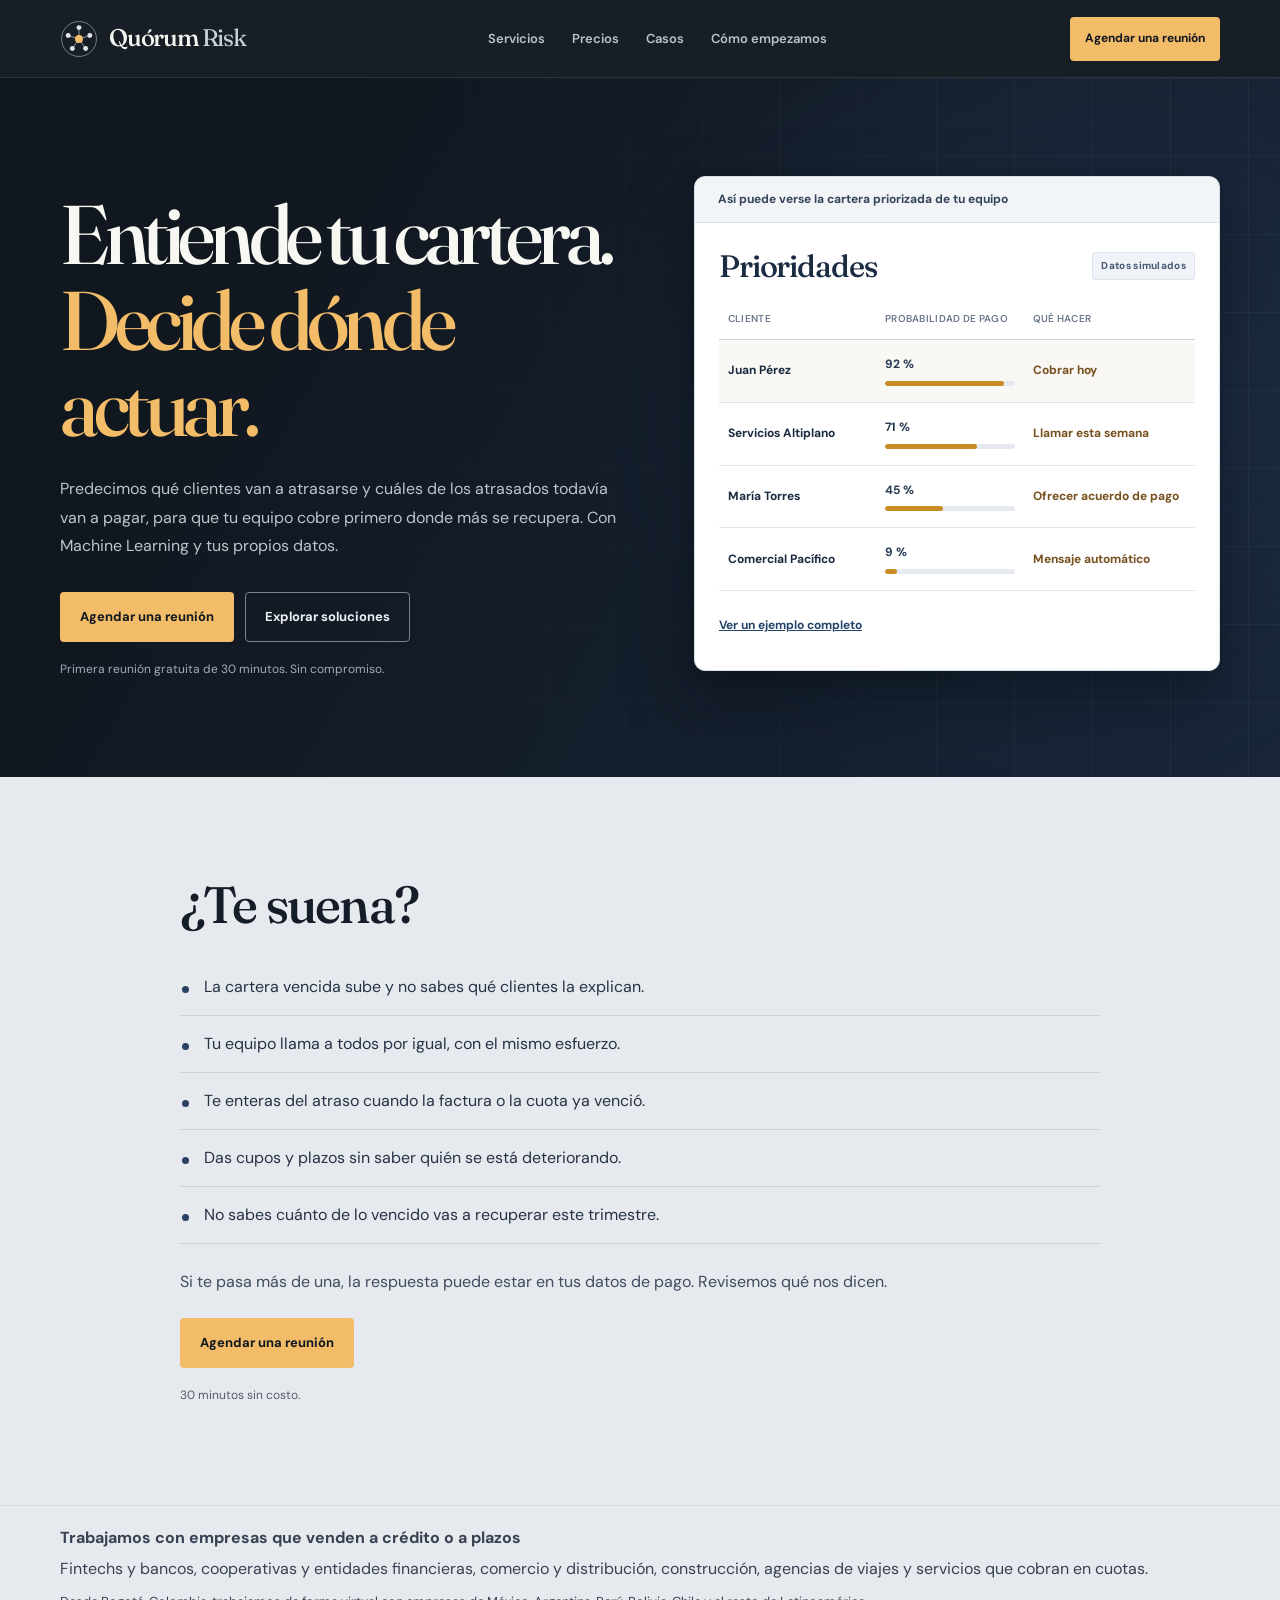
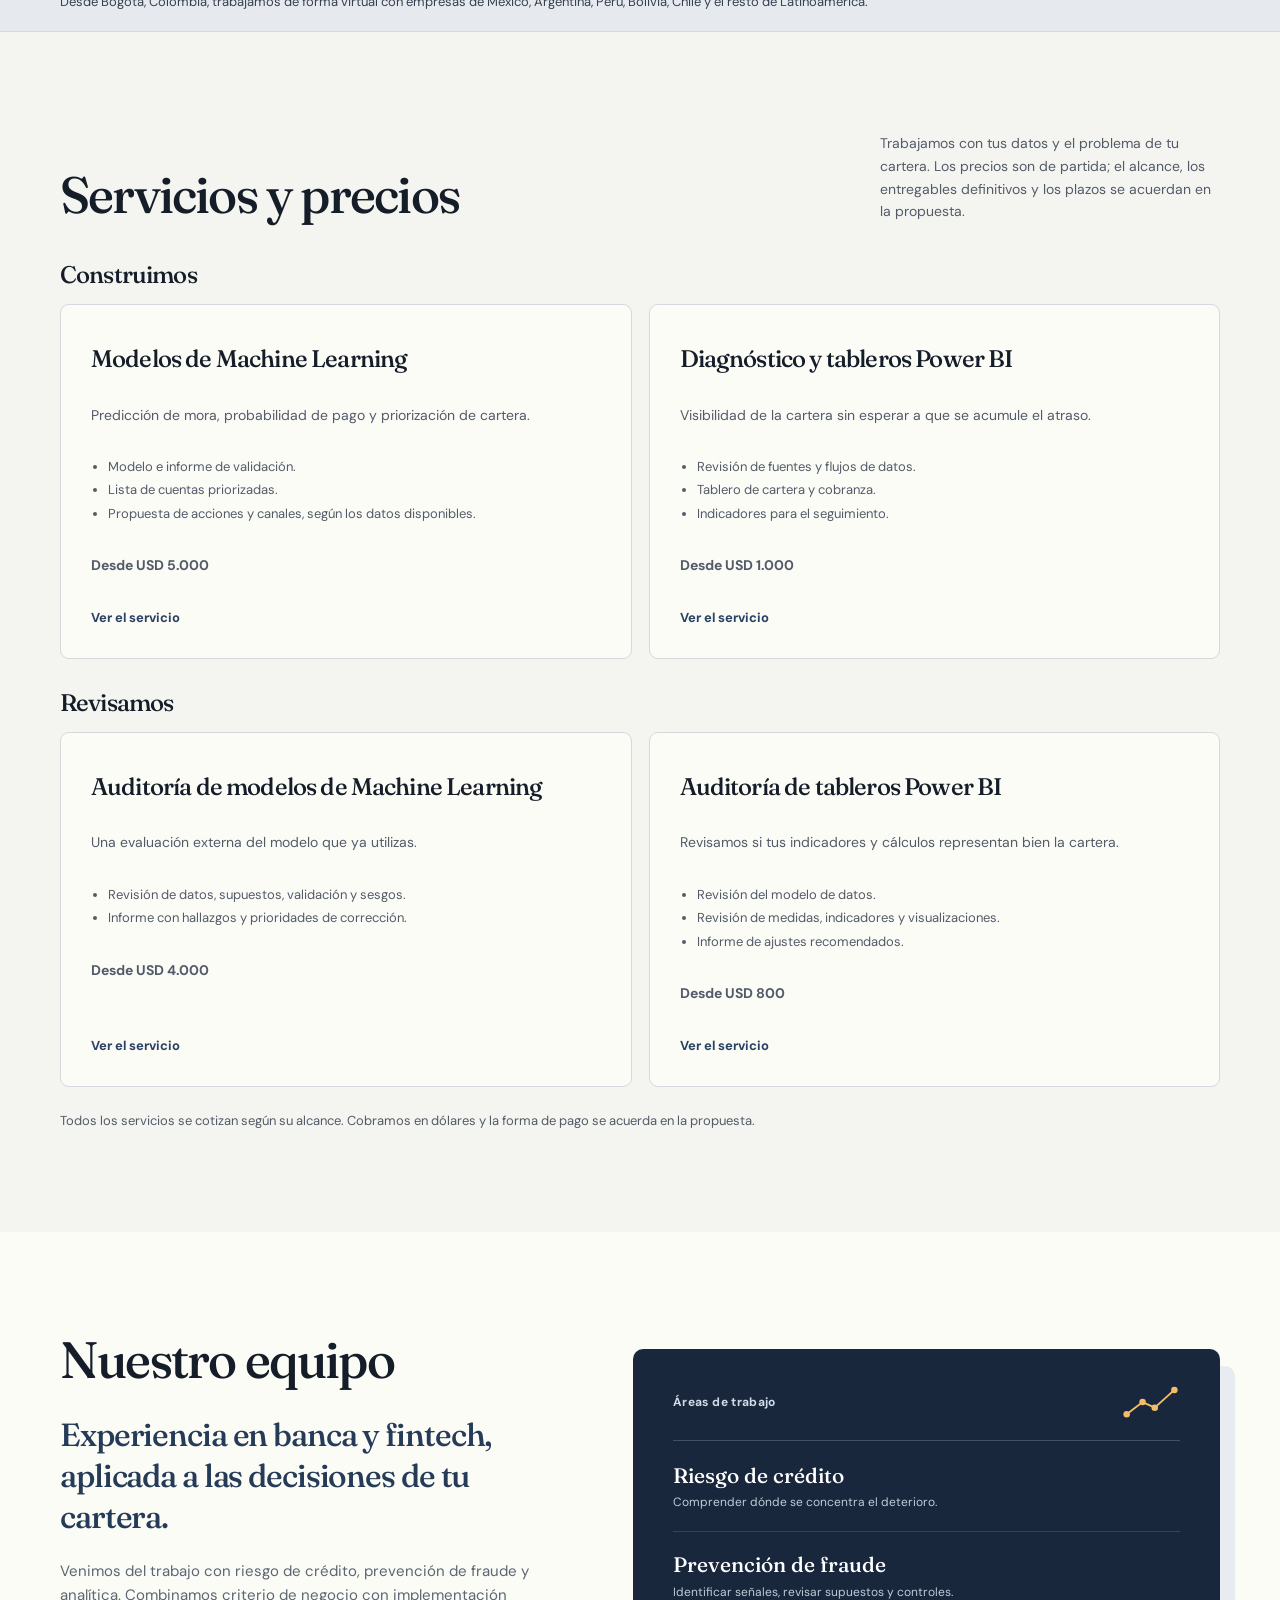
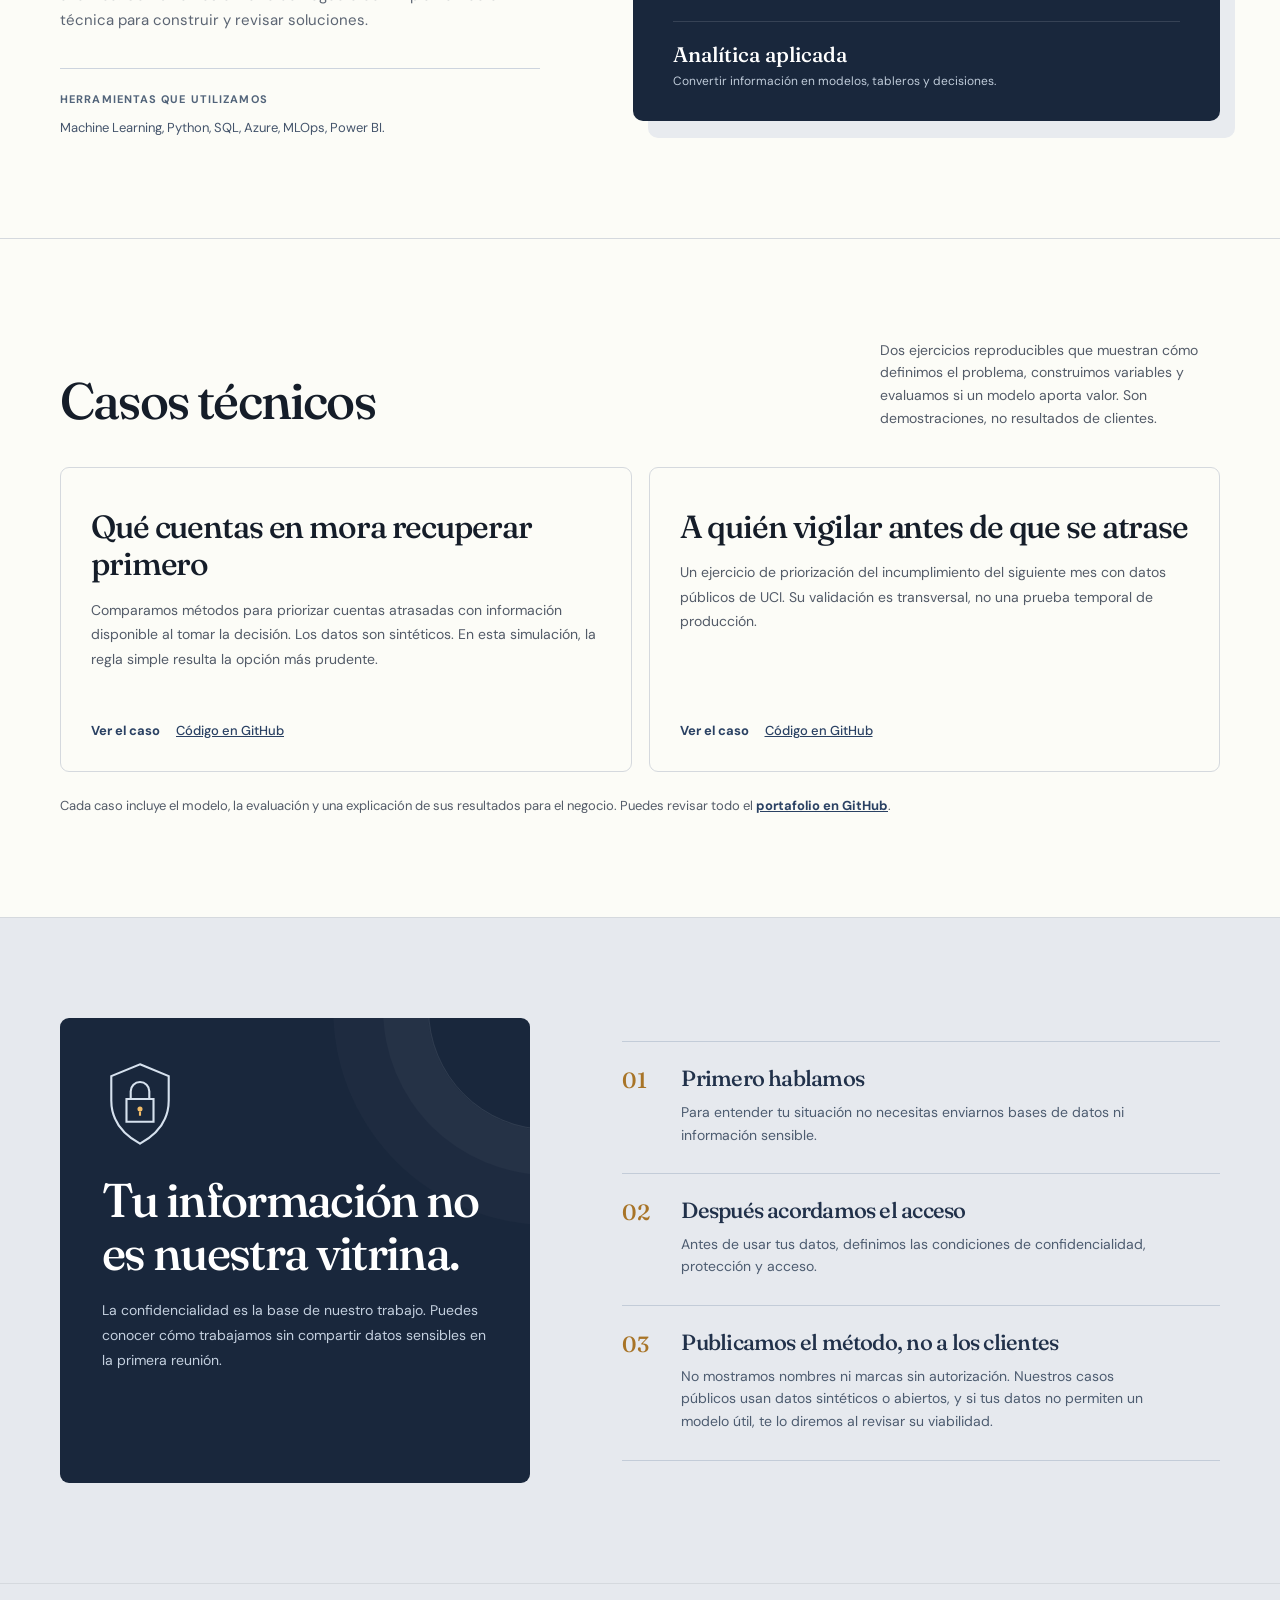
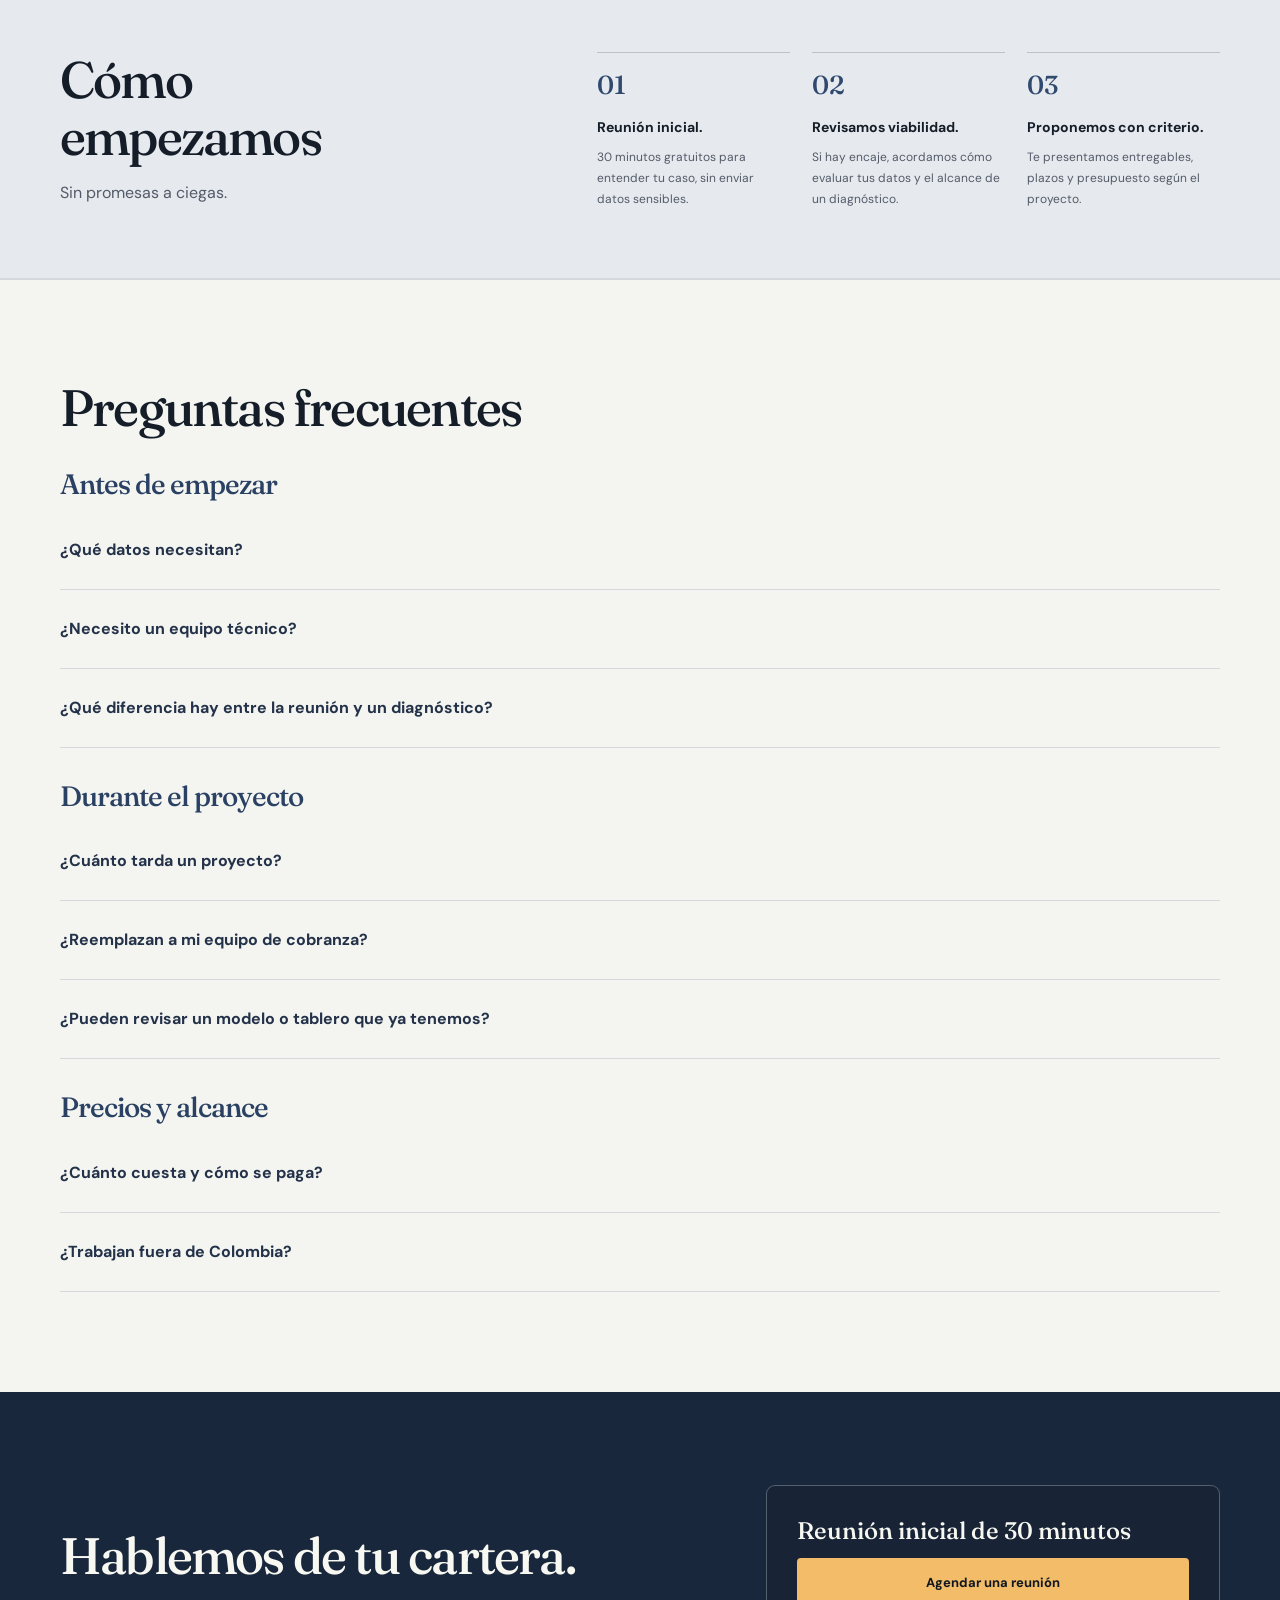
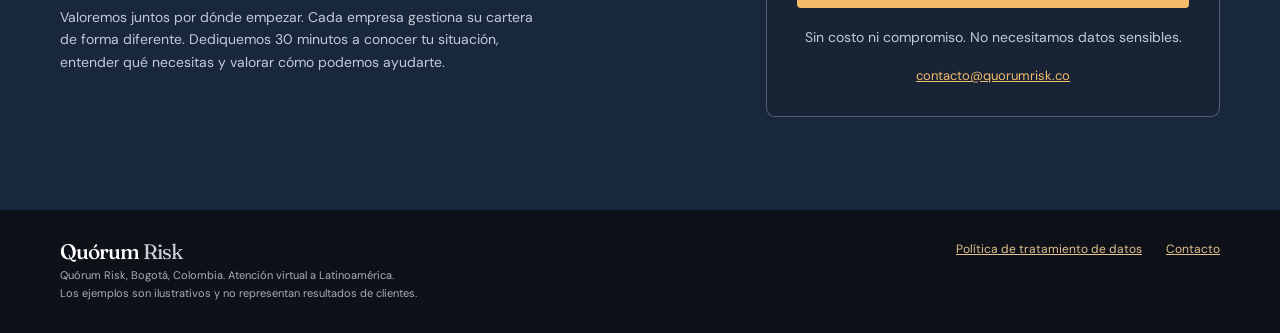
==== index.html @ d87eec87 "Alternamos personas y empresas en el ejemplo de cartera" ====
<!doctype html>
<html lang="es">
<head>
<meta charset="utf-8">
<meta name="viewport" content="width=device-width,initial-scale=1">
<meta name="theme-color" content="#11171f">
<title>Modelos predictivos de cartera y mora | Quórum Risk</title>
<meta name="description" content="Predicción de mora, priorización de cobranza y tableros de cartera con Machine Learning y Power BI. Consultoría desde Bogotá para toda Latinoamérica.">
<link rel="canonical" href="https://quorumrisk.co/">
<meta property="og:title" content="Quórum Risk. Entiende tu cartera. Decide dónde actuar.">
<meta property="og:description" content="Predicción de mora, recuperación de cartera, auditoría de modelos y Power BI para empresas de Latinoamérica.">
<meta property="og:url" content="https://quorumrisk.co/">
<script type="application/ld+json">{"@context":"https://schema.org","@type":"ProfessionalService","name":"Quórum Risk","url":"https://quorumrisk.co/","email":"contacto@quorumrisk.co","address":{"@type":"PostalAddress","addressLocality":"Bogotá","addressCountry":"CO"},"areaServed":{"@type":"Place","name":"Latinoamérica"},"description":"Consultoría de inteligencia de cartera, modelos predictivos de mora, priorización de cobranza, Power BI y auditoría de modelos."}</script>
<style>
@import url('https://fonts.googleapis.com/css2?family=DM+Sans:wght@400;500;600;700&family=Fraunces:opsz,wght@9..144,400;9..144,500;9..144,600&display=swap');
:root{--deep:#11171f;--pine:#19273c;--pine2:#2a4163;--paper:#f4f5f0;--surface:#fcfcf7;--line:#d5d9de;--ink:#151d29;--muted:#535b68;--lime:#cad6e8;--gold:#f2bc69;--heading:'Fraunces',Georgia,serif;--body:'DM Sans',system-ui,sans-serif}
*{box-sizing:border-box}html{scroll-behavior:smooth;scroll-padding-top:90px}body{margin:0;color:var(--ink);background:var(--paper);font:16px/1.62 var(--body);-webkit-font-smoothing:antialiased}a{color:inherit}button,a{font:inherit}h1,h2,h3,p{margin:0}h1,h2,h3{font-family:var(--heading);font-weight:500;letter-spacing:-.035em}h1{font-size:clamp(3.45rem,6.5vw,6.7rem);line-height:1.035;letter-spacing:-.065em}h2{font-size:clamp(2.25rem,4vw,4rem);line-height:1.1}h3{font-size:clamp(1.35rem,2.5vw,2.05rem);line-height:1.16}.wrap{width:min(1160px,calc(100% - 52px));margin:auto}.eyebrow{font-weight:700;font-size:11px;letter-spacing:.16em;line-height:1.55;text-transform:uppercase}.muted{color:var(--muted)}:focus-visible{outline:3px solid var(--gold);outline-offset:4px}
.site-header{background:#11171ff7;backdrop-filter:blur(15px);color:#f5f6f0;position:sticky;top:0;z-index:20;border-bottom:1px solid #ffffff18}.header-content{min-height:77px;display:flex;align-items:center;gap:26px}.logo{display:inline-flex;align-items:center;gap:11px;text-decoration:none;white-space:nowrap}.logo svg{width:38px;height:38px}.logo-text{font:500 24px/1.1 var(--heading);letter-spacing:-.05em}.logo-text span{color:#cad0da;font-weight:400}.nav{display:flex;gap:27px;margin-left:auto}.nav a{font-size:13px;font-weight:600;color:#bcc2cb;text-decoration:none}.nav a:hover{color:white}.right{display:flex;align-items:center;gap:13px;margin-left:auto}.nav+.right{margin-left:0}.lang{display:flex;gap:2px;border:1px solid #798393;padding:3px;border-radius:5px}.lang a{font-size:11px;font-weight:700;padding:4px 7px;border-radius:3px;text-decoration:none;color:#bac2ce}.lang a[aria-current="page"]{background:var(--lime);color:var(--deep)}.header-cta{font-size:12px;font-weight:700;text-decoration:none;color:var(--deep);background:var(--gold);border-radius:4px;padding:10px 15px;white-space:nowrap}.header-cta:hover,.button-primary:hover{background:#ffd08a}
.hero{background:var(--deep);color:#f7f8f1;isolation:isolate;position:relative;overflow:hidden;padding:90px 0 98px}.hero:before{content:"";z-index:-2;position:absolute;inset:0;background:radial-gradient(ellipse 48% 75% at 83% 45%,#2b436660,transparent 79%),linear-gradient(120deg,#11171f 20%,#19273c 110%)}.hero:after{content:"";position:absolute;inset:0;z-index:-1;opacity:.04;background-image:linear-gradient(#ffffff 1px,transparent 1px),linear-gradient(90deg,#ffffff 1px,transparent 1px);background-size:78px 78px;mask-image:linear-gradient(90deg,transparent 22%,black 95%)}.hero-grid{display:grid;grid-template-columns:1.04fr .96fr;align-items:center;gap:5.5%}.hero .eyebrow{color:var(--lime);display:flex;align-items:center;gap:12px}.hero .eyebrow:before{content:"";height:1px;width:26px;background:var(--gold);flex:none}.hero h1{margin:23px 0 26px;max-width:640px}.hero h1 em{color:var(--gold);font-style:normal}.hero-description{font-size:16px;line-height:1.78;color:#bec4cd;max-width:54ch}.actions{display:flex;flex-wrap:wrap;gap:11px;margin-top:31px}.button{display:inline-flex;align-items:center;justify-content:center;gap:14px;min-height:50px;padding:12px 19px;border-radius:4px;text-decoration:none;font-size:13px;font-weight:700;border:1px solid transparent;transition:transform .2s,background .2s;white-space:nowrap}.button:hover{transform:translateY(-2px)}.button-primary{background:var(--gold);color:var(--deep)}.button-outline{color:#edf1f6;border-color:#798393}.button-outline:hover{border-color:var(--gold)}.micro{font-size:12px;color:#a3abb8;margin-top:18px}
.sample{border:1px solid #6c788b70;background:#16202edc;border-radius:12px;overflow:hidden;box-shadow:0 30px 85px #070b1080;transform:rotate(1deg)}.sample-head{display:flex;justify-content:space-between;align-items:center;gap:12px;padding:17px 22px;background:#ffffff07;border-bottom:1px solid #ffffff18}.sample-head strong{font-size:11px;letter-spacing:.11em}.dots{display:flex;gap:5px}.dots i{width:5px;height:5px;border-radius:50%;background:#909eb2}.dots i:first-child{background:var(--gold)}.sample-body{padding:25px}.sample-label{font-size:10px;color:#d6b782;letter-spacing:.08em;font-weight:700}.sample h3{font-family:var(--heading);font-size:28px;color:#eef2f8;margin:8px 0 23px}.flow{display:grid;grid-template-columns:1fr auto 1fr;gap:10px;align-items:center}.signals,.decision{background:#202b3b;border:1px solid #526177;border-radius:6px;padding:15px;min-height:166px}.signals span{display:block;font-size:11px;color:#dde1e8;padding:10px 0;border-bottom:1px solid #ffffff2}.signals span:last-child{border:0}.signals span:before{content:"•";color:var(--gold);margin-right:7px}.flow-arrow{color:var(--gold);font-size:24px}.decision{border-color:#9e835a;background:linear-gradient(155deg,#373e48,#2a3038)}.decision strong{display:block;font:500 22px/1.14 var(--heading);margin:23px 0 9px}.decision small{display:block;color:#c7cdd5;font-size:11px}.sample-foot{border-top:1px solid #ffffff20;margin-top:22px;padding-top:14px;font-size:11px;color:#aab3c0}
.scope{background:#e6e9ee;border-bottom:1px solid #d6dadf}.scope .wrap{padding:19px 0;display:flex;gap:18px;align-items:center;justify-content:space-between}.scope .eyebrow{color:#586272;flex:none}.scope p:last-child{font-size:13px;font-weight:600;color:#374152;text-align:right}
.section{padding:100px 0}.section-intro{display:flex;justify-content:space-between;align-items:end;gap:35px;margin-bottom:38px}.section-intro .eyebrow{color:var(--pine2);margin-bottom:15px}.section-intro p:last-child{color:var(--muted);font-size:14px;max-width:340px}.cards{display:grid;grid-template-columns:repeat(3,minmax(0,1fr));gap:17px}.card{display:flex;flex-direction:column;gap:15px;min-height:312px;padding:30px;background:var(--surface);border:1px solid var(--line);border-radius:9px}.card .num{font-size:11px;color:var(--pine2);font-weight:700;letter-spacing:.12em}.card h3{margin-top:10px}.card p{font-size:14px;color:var(--muted);line-height:1.75}.card a{font-size:13px;font-weight:700;color:var(--pine2);text-decoration:none;margin-top:auto;padding-top:14px}.card a:hover{text-decoration:underline}.service-note{font-size:13px;color:var(--muted);margin-top:23px}
.how{background:#e6e9ee;border-block:1px solid var(--line);padding:68px 0}.how-grid{display:grid;grid-template-columns:1fr 1.4fr;gap:8%;align-items:start}.how .eyebrow{color:var(--pine2);margin-bottom:16px}.how h2{max-width:400px}.steps{display:grid;grid-template-columns:repeat(3,minmax(0,1fr));gap:22px}.step{border-top:1px solid #bbc2cc;padding-top:16px}.step b{font:500 26px var(--heading);color:#2f496f}.step strong{display:block;font-size:14px;margin:14px 0 8px}.step p{font-size:12px;line-height:1.75;color:var(--muted)}
.contact{background:var(--pine);padding:93px 0;color:#f7f8f1}.contact-grid{display:grid;grid-template-columns:1fr .8fr;gap:12%;align-items:center}.contact .eyebrow{color:var(--gold);margin-bottom:17px}.contact h2{margin-bottom:21px}.contact p{font-size:14px;color:#c2cad7;max-width:48ch}.contact-panel{background:#182435;border:1px solid #939eaf7c;border-radius:9px;padding:30px}.contact-panel strong{display:block;font:500 24px var(--heading);margin-bottom:13px}.contact-panel .button{width:100%}.contact-panel .micro{text-align:center}.contact-panel .email{display:block;color:var(--gold);font-size:13px;text-align:center;margin-top:17px;overflow-wrap:anywhere}.footer{background:#0e1218;color:#a9afb8;padding:30px 0}.footer .wrap{display:flex;justify-content:space-between;align-items:center;gap:25px}.footer .logo-text{font-size:21px;color:#ffffff}.footer p{font-size:11px;max-width:440px}.footer a.extra{font-size:12px;color:#ecc68e;text-decoration:none}
.detail-hero{background:var(--deep);color:#f6f8ee;padding:74px 0}.detail-hero .eyebrow{color:var(--gold)}.detail-hero h1{font-size:clamp(3rem,5.8vw,5.8rem);max-width:850px;margin:19px 0}.detail-hero p:last-child{color:#bec4cd;max-width:68ch}.detail-grid{display:grid;grid-template-columns:1fr 1fr;gap:17px}.detail-panel{padding:32px;background:var(--surface);border:1px solid var(--line);border-radius:9px}.detail-panel .eyebrow{color:var(--pine2);margin-bottom:16px}.detail-panel h3{margin-bottom:16px}.detail-panel p{font-size:14px;color:var(--muted)}.detail-panel ul{padding-left:18px;font-size:13px;line-height:1.9}.back-link{display:inline-block;margin-top:20px;font-size:13px;color:var(--pine2);font-weight:700}
@media(max-width:1080px){.hero-grid{gap:32px}.hero h1{font-size:clamp(3.25rem,5.5vw,5.4rem)}.flow{grid-template-columns:1fr}.flow-arrow{transform:rotate(90deg);height:18px;text-align:center}.signals,.decision{min-height:0}.decision strong{margin:10px 0}.cards{gap:12px}.card{padding:24px}}
@media(max-width:820px){.nav{display:none}.nav+.right{margin-left:auto}.header-content{min-height:68px}.hero{padding:65px 0 79px}.hero-grid,.how-grid,.contact-grid{grid-template-columns:1fr}.hero h1{font-size:clamp(3.35rem,10vw,5.9rem)}.sample{transform:none;width:min(100%,570px);margin:15px auto 0}.flow{grid-template-columns:1fr 28px 1fr}.flow-arrow{transform:none;height:auto}.signals,.decision{min-height:156px}.section{padding:75px 0}.section-intro{display:block}.section-intro p:last-child{margin-top:15px}.cards{grid-template-columns:1fr}.card{min-height:0}.how-grid{gap:31px}.detail-grid{grid-template-columns:1fr}}
@media(max-width:580px){.wrap{width:calc(100% - 38px)}.header-content{gap:9px}.logo svg{width:30px;height:30px}.logo-text{font-size:19px}.right{gap:8px}.header-cta{font-size:10px;padding:10px}.hero h1{font-size:clamp(3rem,11vw,4.3rem)}.hero-description{font-size:15px}.actions{gap:9px}.button{white-space:normal;text-align:center}.scope .wrap{align-items:start;flex-direction:column;gap:5px}.scope p:last-child{text-align:left}.flow{grid-template-columns:1fr 23px 1fr}.sample-body{padding:17px}.sample-head{padding:14px 16px}.signals,.decision{padding:10px}.signals span{font-size:10px}.decision strong{font-size:18px}.steps{grid-template-columns:1fr;gap:13px}.step strong{margin:5px 0}.contact-panel{padding:22px}.footer .wrap{align-items:start;flex-direction:column;gap:12px}}
@media(max-width:360px){.header-cta{display:none}}
@media(prefers-reduced-motion:reduce){html{scroll-behavior:auto}.button{transition:none}}

/* Extensiones de contenido. Se conserva la paleta, tipografía y espaciado publicados. */
.hero h1 em{color:inherit}.mobile-nav{display:none;position:relative}.mobile-nav summary{list-style:none;cursor:pointer;font-size:12px;font-weight:700;padding:10px 12px;border:1px solid #8993a3;border-radius:4px;color:#eef0f5;min-height:44px;display:flex;align-items:center}.mobile-nav summary::-webkit-details-marker{display:none}.mobile-nav nav{position:absolute;right:0;top:calc(100% + 12px);width:220px;background:#19273c;border:1px solid #8993a3;border-radius:6px;padding:9px;box-shadow:0 20px 32px #0006}.mobile-nav nav a{display:block;padding:11px;color:#f5f6f0;text-decoration:none;font-size:13px}.mobile-nav nav a:hover{background:#ffffff15}.header-cta{min-height:44px;display:inline-flex;align-items:center}
.sample-head strong{letter-spacing:.02em}.example-title{margin:7px 0 13px;color:#f5f6f0;font-size:24px}.example-note,.sample-foot{color:#c6cdda;font-size:11px}.example-scroll{overflow-x:auto}.priority-table{width:100%;border-collapse:collapse;min-width:440px;color:#ecf1f7;font-size:11px}.priority-table th{text-align:left;color:#bfc9d8;font-weight:600;padding:9px 8px;border-bottom:1px solid #ffffff34}.priority-table td{padding:10px 8px;border-bottom:1px solid #ffffff1b;vertical-align:middle}.priority-table td:last-child{color:var(--gold);font-weight:600}.bar-track{height:4px;background:#536076;border-radius:8px;overflow:hidden;margin-top:5px}.bar-track span{display:block;height:100%;background:var(--gold)}.sample-link{display:inline-flex;align-items:center;min-height:44px;color:var(--gold);font-size:12px;font-weight:700;text-decoration:underline;margin-top:8px}
.pain{background:#e6e9ee;border-bottom:1px solid var(--line)}.pain .wrap{max-width:920px}.pain h2{margin-bottom:26px}.pain-list{list-style:none;padding:0;margin:0 0 25px}.pain-list li{padding:15px 0 15px 24px;position:relative;border-bottom:1px solid #ccd3dd;color:#263345;font-size:16px}.pain-list li:before{content:"";position:absolute;width:7px;height:7px;top:27px;left:2px;border-radius:50%;background:var(--pine2)}.pain-closing{color:#3f4d5f;margin-bottom:23px}.scope .wrap{display:block}.scope p{color:#374152}.scope p:first-child{font-weight:700;margin-bottom:5px}.scope p:last-child{text-align:left;font-weight:400}.scope .remote{margin-top:9px;color:#42516a;font-size:12px}
.service-groups{display:grid;gap:30px}.service-group h3{font-size:24px;margin-bottom:15px}.service-cards{display:grid;grid-template-columns:repeat(2,minmax(0,1fr));gap:17px}.service-cards .card{min-height:305px}.deliverables{padding-left:17px;color:var(--muted);font-size:13px;line-height:1.8}.price{font-size:17px;color:var(--pine2);font-weight:700}.price small{font-size:11px;font-weight:500;color:var(--muted)}.card .links{display:flex;gap:16px;flex-wrap:wrap;margin-top:auto}.card .links a{margin-top:0;padding-top:6px}.card .links a.secondary{font-weight:500;text-decoration:underline}.card .num{letter-spacing:.04em}
.team-panel,.privacy-panel{padding:30px;border:1px solid var(--line);border-radius:9px;background:var(--surface)}.team-panel p,.privacy-panel p{max-width:81ch;color:var(--muted);font-size:15px}.trust{background:#e6e9ee}.trust h2{margin-bottom:20px}.trust .privacy-panel{border-color:#cbd2db}.text-link{color:var(--pine2);font-weight:700;text-decoration:underline}.faq{background:var(--paper);border-top:1px solid var(--line)}.faq h2{margin-bottom:25px}.faq details{padding:17px 0;border-bottom:1px solid var(--line)}.faq summary{font-weight:700;color:#233149;cursor:pointer;min-height:44px;display:flex;align-items:center}.faq details p{color:var(--muted);font-size:14px;max-width:80ch;padding:0 0 8px}.faq .closing{margin-top:30px}.footer .wrap{align-items:flex-start}.footer-links{display:flex;gap:24px;flex-wrap:wrap}.footer-links a{color:#e4c290;font-size:12px}.service-note{line-height:1.7}
@media(max-width:1080px){.service-cards{gap:12px}}
@media(max-width:820px){.mobile-nav{display:block;margin-left:auto}.right{margin-left:0}.service-cards{grid-template-columns:1fr}.section{padding:75px 0}.sample{max-width:620px}}
@media(max-width:580px){.header-content{gap:6px}.logo{gap:6px}.header-cta{font-size:10px;padding:8px}.mobile-nav summary{padding:8px;font-size:11px}.sample-body{padding:17px}.priority-table{min-width:440px}.service-group h3{font-size:22px}.pain-list li{font-size:14px}.contact-panel{padding:22px}.footer-links{gap:13px}}
@media(max-width:360px){.mobile-nav{margin-left:auto}}

/* La vista de prioridades se presenta como un entregable, no como otra tarjeta oscura. */
.hero h1 em{color:var(--gold)}
.sample{background:#fff;transform:none;border:1px solid #d9dfe7;border-radius:11px;box-shadow:0 30px 70px #03070b66,0 4px 14px #03070b22;color:var(--ink)}
.sample-head{padding:14px 23px;background:#f2f5f8;border-bottom:1px solid #dce2e9;align-items:center}
.sample-head strong{font-size:12px;line-height:1.4;letter-spacing:0;color:#35445a;font-weight:700}
.sample-body{padding:26px 24px 22px}
.sample-title-row{display:flex;justify-content:space-between;align-items:center;gap:12px;margin-bottom:19px}
.example-title{color:#1a2b42;margin:0;font-size:31px}
.sample-tag{background:#f0f3f7;border:1px solid #dde3ea;border-radius:3px;padding:5px 8px;font-size:10px;color:#485872;font-weight:700;letter-spacing:.03em;white-space:nowrap}
.priority-table{min-width:0;color:#23334b;font-size:12px;table-layout:fixed}
.priority-table th{color:#6c798d;font-size:10px;letter-spacing:.03em;text-transform:uppercase;line-height:1.5;padding:9px 9px 13px;border-bottom:1px solid #ccd6e1}
.priority-table th:nth-child(1){width:33%}.priority-table th:nth-child(2){width:31%}.priority-table th:nth-child(3){width:36%}
.priority-table td{padding:16px 9px;border-bottom:1px solid #e2e6ec;line-height:1.4;vertical-align:middle}
.priority-table tbody tr:first-child{background:#faf8f4}
.priority-table td:first-child{font-weight:700;color:#1a2b41}
.priority-table td:nth-child(2){font-weight:700;color:#273a54;font-variant-numeric:tabular-nums}
.priority-table td:last-child{color:#77501d;font-weight:700}
.bar-track{height:5px;background:#e6eaf0;border-radius:9px;overflow:hidden;margin-top:8px}
.bar-track span{display:block;height:100%;background:#c98c22;border-radius:9px}
.sample-foot{color:#5d6879;border-top:0;margin:17px 0 0;padding:0;line-height:1.6;font-size:11px}
.sample-link{color:#244469;font-size:12px;margin-top:13px}
.sample-link:hover{color:#a66b13}

/* Experiencia y confidencialidad tienen jerarquía editorial propia. */
.team-section{background:var(--surface)}
.team-layout{display:grid;grid-template-columns:.9fr 1.1fr;gap:8%;align-items:center}
.team-story h2{margin-bottom:27px}
.team-lead{font:500 clamp(1.35rem,2.5vw,2rem)/1.28 var(--heading);letter-spacing:-.035em;color:#263b58;margin-bottom:21px}
.team-story>p:not(.team-lead){max-width:47ch;color:#5c6573;font-size:15px}
.team-toolset{border-top:1px solid #cdd4de;margin-top:36px;padding-top:22px}
.team-toolset span{display:block;font-size:11px;color:#52647a;text-transform:uppercase;letter-spacing:.1em;font-weight:700;margin-bottom:8px}
.team-toolset p{font-size:13px;color:#44546b}
.team-expertise{background:#19273c;color:#eff3f7;border-radius:10px;box-shadow:15px 17px 0 #e8ebef;padding:34px 40px 29px;min-width:0}
.expertise-head{display:flex;align-items:center;justify-content:space-between;color:#d1dbe8;border-bottom:1px solid #ffffff30;padding-bottom:17px;margin-bottom:2px}
.expertise-head span{font-size:12px;font-weight:700;letter-spacing:.03em}
.expertise-head svg{width:58px;height:40px}
.expertise-item{display:grid;grid-template-columns:1fr;border-bottom:1px solid #ffffff20;padding:19px 0}
.expertise-item:last-child{border-bottom:0;padding-bottom:0}
.expertise-item>span{font-size:12px;color:#e7b56b;font-weight:700;padding-top:3px}
.expertise-item strong{font:500 21px/1.3 var(--heading);color:#fff}
.expertise-item p{grid-column:1;color:#bfcbd9;font-size:12px;margin-top:4px}
.trust{background:#e6e9ee}
.trust-layout{display:grid;grid-template-columns:.88fr 1.12fr;gap:8%;align-items:center}
.trust-lead{position:relative;background:#19273c;color:#fff;border-radius:9px;min-height:465px;padding:40px 42px;overflow:hidden}
.trust-lead:after{content:"";position:absolute;pointer-events:none;width:240px;height:240px;border:1px solid #ffffff19;border-radius:50%;right:-140px;top:-130px;box-shadow:0 0 0 45px #ffffff08,0 0 0 95px #ffffff05}
.trust-icon{color:#d6e1ee;width:76px;height:92px;margin-bottom:24px}
.trust-icon svg{width:100%;height:100%}
.trust-lead h2{font-size:clamp(2.4rem,3.7vw,3.7rem);line-height:1.1;max-width:520px;margin:0 0 19px}
.trust-lead p{font-size:14px;line-height:1.8;color:#c4d0df;max-width:41ch}
.trust-principles{display:grid;gap:0}
.trust-item{display:grid;grid-template-columns:42px 1fr;column-gap:17px;border-top:1px solid #c3ccd8;padding:24px 0 27px}
.trust-item:last-child{border-bottom:1px solid #c3ccd8}
.trust-count{font:500 22px var(--heading);color:#a87427}
.trust-item h3{font-size:22px;color:#21314a;margin-bottom:9px}
.trust-item p{font-size:14px;color:#4d5c70;max-width:47ch}
@media(max-width:980px){.sample-head{padding:13px 17px}.sample-body{padding:21px 17px}.priority-table{font-size:11px}.priority-table th,.priority-table td{padding-left:6px;padding-right:6px}.team-layout,.trust-layout{gap:5%}.team-expertise{padding:27px}.trust-lead{padding:32px}}
@media(max-width:820px){.team-layout,.trust-layout{grid-template-columns:1fr;gap:35px}.team-expertise{box-shadow:10px 10px 0 #e8ebef}.trust-lead{min-height:0}.team-story>p:not(.team-lead){max-width:70ch}}
@media(max-width:580px){
  .sample-head strong{font-size:12px}.sample-body{padding:21px 18px}.sample-title-row{margin-bottom:10px}.example-title{font-size:28px}.sample-tag{font-size:10px}
  .priority-table,.priority-table tbody,.priority-table tr,.priority-table td{display:block;width:100%;min-width:0}
  .priority-table thead{display:none}
  .priority-table tbody tr{padding:15px 0;display:grid;grid-template-columns:1fr auto;gap:7px 12px;border-bottom:1px solid #dde4eb}
  .priority-table td{padding:0;border:0}
  .priority-table td:first-child{grid-column:1;grid-row:1;font-size:13px}
  .priority-table td:nth-child(2){grid-column:1 / -1;grid-row:2;font-size:13px}
  .priority-table td:nth-child(2):before{content:"Probabilidad de pago  ";font-size:11px;font-weight:500;color:#647188}
  .priority-table td:last-child{grid-column:2;grid-row:1;text-align:right;font-size:11px}
  .bar-track{margin-top:6px;height:4px}.sample-foot{font-size:11px}
  .team-expertise{padding:25px 21px}.trust-lead{padding:30px 27px}.trust-lead h2{font-size:clamp(2.35rem,10vw,3.2rem)}.trust-item{grid-template-columns:30px 1fr;gap:12px}.trust-item h3{font-size:19px}
}
.faq-group{margin-top:32px}
.faq-group h3{font-size:clamp(1.35rem,2.5vw,1.75rem);color:var(--pine2);margin-bottom:10px}

</style>
</head>
<body>

  <header class="site-header"><div class="wrap header-content">
    <a class="logo" href="/" aria-label="Quórum Risk, inicio">
      <svg viewBox="0 0 40 40" fill="none" aria-hidden="true"><circle cx="20" cy="20" r="18.4" stroke="#a9b4c4" opacity=".65"/><g stroke="#8e98a8"><path d="M20 8V20M31.4 16.3 20 20M27 30 20 20M13 30 20 20M8.6 16.3 20 20"/></g><g fill="#e2e6eb"><circle cx="20" cy="8" r="2.6"/><circle cx="31.4" cy="16.3" r="2.6"/><circle cx="27" cy="30" r="2.6"/><circle cx="13" cy="30" r="2.6"/><circle cx="8.6" cy="16.3" r="2.6"/></g><circle cx="20" cy="20" r="4.2" fill="#f2bc69"/></svg>
      <span class="logo-text">Quórum <span>Risk</span></span>
    </a>
    <nav class="nav" aria-label="Navegación principal"><a href="#soluciones">Servicios</a><a href="#soluciones">Precios</a><a href="#casos">Casos</a><a href="#como-empezamos">Cómo empezamos</a></nav>
    <details class="mobile-nav"><summary>Menú</summary><nav aria-label="Navegación móvil"><a href="#soluciones">Servicios y precios</a><a href="#casos">Casos técnicos</a><a href="#como-empezamos">Cómo empezamos</a><a href="https://cal.com/quorumrisk">Agendar una reunión</a></nav></details>
    <div class="right"><a class="header-cta" href="https://cal.com/quorumrisk">Agendar una reunión</a></div>
  </div></header>
  <main>
    <section class="hero" id="inicio" aria-labelledby="principal"><div class="wrap hero-grid">
      <div>
        <h1 id="principal">Entiende tu cartera. <em>Decide dónde actuar.</em></h1>
        <p class="hero-description">Predecimos qué clientes van a atrasarse y cuáles de los atrasados todavía van a pagar, para que tu equipo cobre primero donde más se recupera. Con Machine Learning y tus propios datos.</p>
        <div class="actions"><a class="button button-primary" href="https://cal.com/quorumrisk">Agendar una reunión</a><a class="button button-outline" href="#soluciones">Explorar soluciones</a></div>
        <p class="micro">Primera reunión gratuita de 30 minutos. Sin compromiso.</p>
      </div>
      <div class="sample" aria-label="Vista ilustrativa de cartera priorizada con datos sintéticos">
        <div class="sample-head"><strong>Así puede verse la cartera priorizada de tu equipo</strong></div>
        <div class="sample-body"><div class="sample-title-row"><h2 class="example-title">Prioridades</h2><span class="sample-tag">Datos simulados</span></div>
          <div class="example-scroll"><table class="priority-table"><thead><tr><th>Cliente</th><th>Probabilidad de pago</th><th>Qué hacer</th></tr></thead><tbody>
            <tr><td>Juan Pérez</td><td>92 %<div class="bar-track"><span style="width:92%"></span></div></td><td>Cobrar hoy</td></tr>
            <tr><td>Servicios Altiplano</td><td>71 %<div class="bar-track"><span style="width:71%"></span></div></td><td>Llamar esta semana</td></tr>
            <tr><td>María Torres</td><td>45 %<div class="bar-track"><span style="width:45%"></span></div></td><td>Ofrecer acuerdo de pago</td></tr>
            <tr><td>Comercial Pacífico</td><td>9 %<div class="bar-track"><span style="width:9%"></span></div></td><td>Mensaje automático</td></tr>
          </tbody></table></div>
          <a class="sample-link" href="/casos/recuperacion-de-cartera/">Ver un ejemplo completo</a>
        </div>
      </div>
    </div></section>
    <section class="section pain" id="problemas" aria-labelledby="problemas-titulo"><div class="wrap"><h2 id="problemas-titulo">¿Te suena?</h2><ul class="pain-list">
      <li>La cartera vencida sube y no sabes qué clientes la explican.</li>
      <li>Tu equipo llama a todos por igual, con el mismo esfuerzo.</li>
      <li>Te enteras del atraso cuando la factura o la cuota ya venció.</li>
      <li>Das cupos y plazos sin saber quién se está deteriorando.</li>
      <li>No sabes cuánto de lo vencido vas a recuperar este trimestre.</li>
    </ul><p class="pain-closing">Si te pasa más de una, la respuesta puede estar en tus datos de pago. Revisemos qué nos dicen.</p><a class="button button-primary" href="https://cal.com/quorumrisk">Agendar una reunión</a><p class="micro" style="color:var(--muted)">30 minutos sin costo.</p></div></section>
    <div class="scope"><div class="wrap"><p>Trabajamos con empresas que venden a crédito o a plazos</p><p>Fintechs y bancos, cooperativas y entidades financieras, comercio y distribución, construcción, agencias de viajes y servicios que cobran en cuotas.</p><p class="remote">Desde Bogotá, Colombia, trabajamos de forma virtual con empresas de México, Argentina, Perú, Bolivia, Chile y el resto de Latinoamérica.</p></div></div>
    <section class="section" id="soluciones" aria-labelledby="servicios-titulo"><div class="wrap">
      <div class="section-intro"><div><h2 id="servicios-titulo">Servicios y precios</h2></div><p>Trabajamos con tus datos y el problema de tu cartera. Los precios son de partida; el alcance, los entregables definitivos y los plazos se acuerdan en la propuesta.</p></div>
      <div class="service-groups"><div class="service-group"><h3>Construimos</h3><div class="service-cards">
        <article class="card"><h3>Modelos de Machine Learning</h3><p>Predicción de mora, probabilidad de pago y priorización de cartera.</p><ul class="deliverables"><li>Modelo e informe de validación.</li><li>Lista de cuentas priorizadas.</li><li>Propuesta de acciones y canales, según los datos disponibles.</li></ul><p class="price">Desde USD 5.000</p><a href="/recuperacion-de-cartera-morosa/">Ver el servicio</a></article>
        <article class="card"><h3>Diagnóstico y tableros Power BI</h3><p>Visibilidad de la cartera sin esperar a que se acumule el atraso.</p><ul class="deliverables"><li>Revisión de fuentes y flujos de datos.</li><li>Tablero de cartera y cobranza.</li><li>Indicadores para el seguimiento.</li></ul><p class="price">Desde USD 1.000</p><a href="/diagnostico-y-tablero-de-cartera/">Ver el servicio</a></article>
      </div></div><div class="service-group"><h3>Revisamos</h3><div class="service-cards">
        <article class="card"><h3>Auditoría de modelos de Machine Learning</h3><p>Una evaluación externa del modelo que ya utilizas.</p><ul class="deliverables"><li>Revisión de datos, supuestos, validación y sesgos.</li><li>Informe con hallazgos y prioridades de corrección.</li></ul><p class="price">Desde USD 4.000</p><a href="/auditoria-de-modelos/">Ver el servicio</a></article>
        <article class="card"><h3>Auditoría de tableros Power BI</h3><p>Revisamos si tus indicadores y cálculos representan bien la cartera.</p><ul class="deliverables"><li>Revisión del modelo de datos.</li><li>Revisión de medidas, indicadores y visualizaciones.</li><li>Informe de ajustes recomendados.</li></ul><p class="price">Desde USD 800</p><a href="/auditoria-de-modelos/#power-bi">Ver el servicio</a></article>
      </div></div></div>
      <p class="service-note">Todos los servicios se cotizan según su alcance. Cobramos en dólares y la forma de pago se acuerda en la propuesta.</p>
    </div></section>
    <section class="section team-section" id="equipo" aria-labelledby="equipo-titulo"><div class="wrap team-layout">
      <div class="team-story"><h2 id="equipo-titulo">Nuestro equipo</h2><p class="team-lead">Experiencia en banca y fintech, aplicada a las decisiones de tu cartera.</p><p>Venimos del trabajo con riesgo de crédito, prevención de fraude y analítica. Combinamos criterio de negocio con implementación técnica para construir y revisar soluciones.</p><div class="team-toolset"><span>Herramientas que utilizamos</span><p>Machine Learning, Python, SQL, Azure, MLOps, Power BI.</p></div></div>
      <div class="team-expertise" aria-label="Áreas de experiencia"><div class="expertise-head"><span>Áreas de trabajo</span><svg viewBox="0 0 62 42" fill="none" aria-hidden="true"><path d="M5 33 22 20 35 26 56 7" stroke="#f2bc69" stroke-width="2"/><circle cx="5" cy="33" r="3.5" fill="#f2bc69"/><circle cx="22" cy="20" r="3.5" fill="#f2bc69"/><circle cx="35" cy="26" r="3.5" fill="#f2bc69"/><circle cx="56" cy="7" r="3.5" fill="#f2bc69"/></svg></div><div class="expertise-item"><strong>Riesgo de crédito</strong><p>Comprender dónde se concentra el deterioro.</p></div><div class="expertise-item"><strong>Prevención de fraude</strong><p>Identificar señales, revisar supuestos y controles.</p></div><div class="expertise-item"><strong>Analítica aplicada</strong><p>Convertir información en modelos, tableros y decisiones.</p></div></div>
    </div></section>
    <section class="section" id="casos" aria-labelledby="casos-titulo" style="background:var(--surface);border-block:1px solid var(--line)"><div class="wrap">
      <div class="section-intro"><div><h2 id="casos-titulo">Casos técnicos</h2></div><p>Dos ejercicios reproducibles que muestran cómo definimos el problema, construimos variables y evaluamos si un modelo aporta valor. Son demostraciones, no resultados de clientes.</p></div>
      <div class="service-cards">
        <article class="card"><h3>Qué cuentas en mora recuperar primero</h3><p>Comparamos métodos para priorizar cuentas atrasadas con información disponible al tomar la decisión. Los datos son sintéticos. En esta simulación, la regla simple resulta la opción más prudente.</p><div class="links"><a href="/casos/recuperacion-de-cartera/">Ver el caso</a><a class="secondary" href="https://github.com/QuorumRisk/probabilidad-recuperacion-cartera" target="_blank" rel="noopener noreferrer">Código en GitHub</a></div></article>
        <article class="card"><h3>A quién vigilar antes de que se atrase</h3><p>Un ejercicio de priorización del incumplimiento del siguiente mes con datos públicos de UCI. Su validación es transversal, no una prueba temporal de producción.</p><div class="links"><a href="/casos/alerta-temprana/">Ver el caso</a><a class="secondary" href="https://github.com/QuorumRisk/alerta-temprana-cartera" target="_blank" rel="noopener noreferrer">Código en GitHub</a></div></article>
      </div>
      <p class="service-note">Cada caso incluye el modelo, la evaluación y una explicación de sus resultados para el negocio. Puedes revisar todo el <a class="text-link" href="https://github.com/QuorumRisk" target="_blank" rel="noopener noreferrer">portafolio en GitHub</a>.</p>
    </div></section>
    <section class="section trust" id="confidencialidad" aria-labelledby="confidencialidad-titulo"><div class="wrap trust-layout">
      <div class="trust-lead"><div class="trust-icon" aria-hidden="true"><svg viewBox="0 0 90 106" fill="none"><path d="M45 6 79 20v29c0 25-14 40-34 51C25 89 11 74 11 49V20L45 6Z" stroke="currentColor" stroke-width="2.5"/><path d="M34 47v-9a11 11 0 0 1 22 0v9M29 47h32v27H29V47Z" stroke="currentColor" stroke-width="2.5"/><circle cx="45" cy="59" r="3" fill="#f2bc69"/><path d="M45 62v5" stroke="#f2bc69" stroke-width="2.5"/></svg></div><h2 id="confidencialidad-titulo">Tu información no es nuestra vitrina.</h2><p>La confidencialidad es la base de nuestro trabajo. Puedes conocer cómo trabajamos sin compartir datos sensibles en la primera reunión.</p></div>
      <div class="trust-principles"><div class="trust-item"><span class="trust-count">01</span><div><h3>Primero hablamos</h3><p>Para entender tu situación no necesitas enviarnos bases de datos ni información sensible.</p></div></div><div class="trust-item"><span class="trust-count">02</span><div><h3>Después acordamos el acceso</h3><p>Antes de usar tus datos, definimos las condiciones de confidencialidad, protección y acceso.</p></div></div><div class="trust-item"><span class="trust-count">03</span><div><h3>Publicamos el método, no a los clientes</h3><p>No mostramos nombres ni marcas sin autorización. Nuestros casos públicos usan datos sintéticos o abiertos, y si tus datos no permiten un modelo útil, te lo diremos al revisar su viabilidad.</p></div></div></div>
    </div></section>
    <section class="how" id="como-empezamos" aria-labelledby="pasos-titulo"><div class="wrap how-grid"><div><h2 id="pasos-titulo">Cómo empezamos</h2><p style="margin-top:15px;color:var(--muted)">Sin promesas a ciegas.</p></div><div class="steps">
      <div class="step"><b>01</b><strong>Reunión inicial.</strong><p>30 minutos gratuitos para entender tu caso, sin enviar datos sensibles.</p></div>
      <div class="step"><b>02</b><strong>Revisamos viabilidad.</strong><p>Si hay encaje, acordamos cómo evaluar tus datos y el alcance de un diagnóstico.</p></div>
      <div class="step"><b>03</b><strong>Proponemos con criterio.</strong><p>Te presentamos entregables, plazos y presupuesto según el proyecto.</p></div>
    </div></div></section>
    <section class="section faq" id="preguntas" aria-labelledby="faq-titulo"><div class="wrap"><h2 id="faq-titulo">Preguntas frecuentes</h2>
      <div class="faq-group"><h3>Antes de empezar</h3>
        <details><summary>¿Qué datos necesitan?</summary><p>Información de facturas o cuotas, vencimientos, pagos y saldos. En la primera reunión no nos envías nada. Si avanzamos, acordamos qué datos se necesitan y cómo protegerlos.</p></details>
        <details><summary>¿Necesito un equipo técnico?</summary><p>No para la primera revisión. Podemos comenzar con archivos que ya tengas, desde Excel hasta reportes de tu sistema. Para conectarnos a sistemas internos quizá necesitemos apoyo de tu equipo técnico.</p></details>
        <details><summary>¿Qué diferencia hay entre la reunión y un diagnóstico?</summary><p>La primera reunión de 30 minutos es gratuita y sirve para conocer tu caso. El diagnóstico es un trabajo contratado con un alcance, entregables y presupuesto acordados previamente.</p></details>
      </div>
      <div class="faq-group"><h3>Durante el proyecto</h3>
        <details><summary>¿Cuánto tarda un proyecto?</summary><p>Depende del alcance y del estado de tus datos. Después de conocer tu situación, te presentamos una propuesta con entregables, tiempos y presupuesto.</p></details>
        <details><summary>¿Reemplazan a mi equipo de cobranza?</summary><p>No. Ayudamos a decidir dónde enfocar el esfuerzo de tu equipo. El alcance operativo se define con cada empresa.</p></details>
        <details><summary>¿Pueden revisar un modelo o tablero que ya tenemos?</summary><p>Sí. Auditamos modelos de Machine Learning y tableros de Power BI, tanto sus datos como sus cálculos y validación.</p></details>
      </div>
      <div class="faq-group"><h3>Precios y alcance</h3>
        <details><summary>¿Cuánto cuesta y cómo se paga?</summary><p>Los precios desde aparecen en <a href="#soluciones">Servicios y precios</a>. Cobramos en dólares y la forma de pago se acuerda en la propuesta.</p></details>
        <details><summary>¿Trabajan fuera de Colombia?</summary><p>Sí. Desde Bogotá trabajamos de forma virtual con empresas de México, Argentina, Perú, Bolivia, Chile y el resto de Latinoamérica.</p></details>
      </div>
    </div></section>
    <section class="contact" id="agenda" aria-labelledby="agenda-titulo"><div class="wrap contact-grid"><div><h2 id="agenda-titulo">Hablemos de tu cartera.</h2><p>Valoremos juntos por dónde empezar. Cada empresa gestiona su cartera de forma diferente. Dediquemos 30 minutos a conocer tu situación, entender qué necesitas y valorar cómo podemos ayudarte.</p></div><div class="contact-panel"><strong>Reunión inicial de 30 minutos</strong><a class="button button-primary" href="https://cal.com/quorumrisk" target="_blank" rel="noopener noreferrer">Agendar una reunión</a><p class="micro">Sin costo ni compromiso. No necesitamos datos sensibles.</p><a class="email" href="mailto:contacto@quorumrisk.co?subject=Consulta%20sobre%20cartera">contacto@quorumrisk.co</a></div></div></section>
  </main>
  <footer class="footer"><div class="wrap"><div><a class="logo" href="/" aria-label="Quórum Risk, volver al inicio"><span class="logo-text">Quórum <span>Risk</span></span></a><p>Quórum Risk, Bogotá, Colombia. Atención virtual a Latinoamérica.</p><p>Los ejemplos son ilustrativos y no representan resultados de clientes.</p></div><div class="footer-links"><a href="/privacidad/">Política de tratamiento de datos</a><a href="mailto:contacto@quorumrisk.co">Contacto</a></div></div></footer>


</body>
</html>
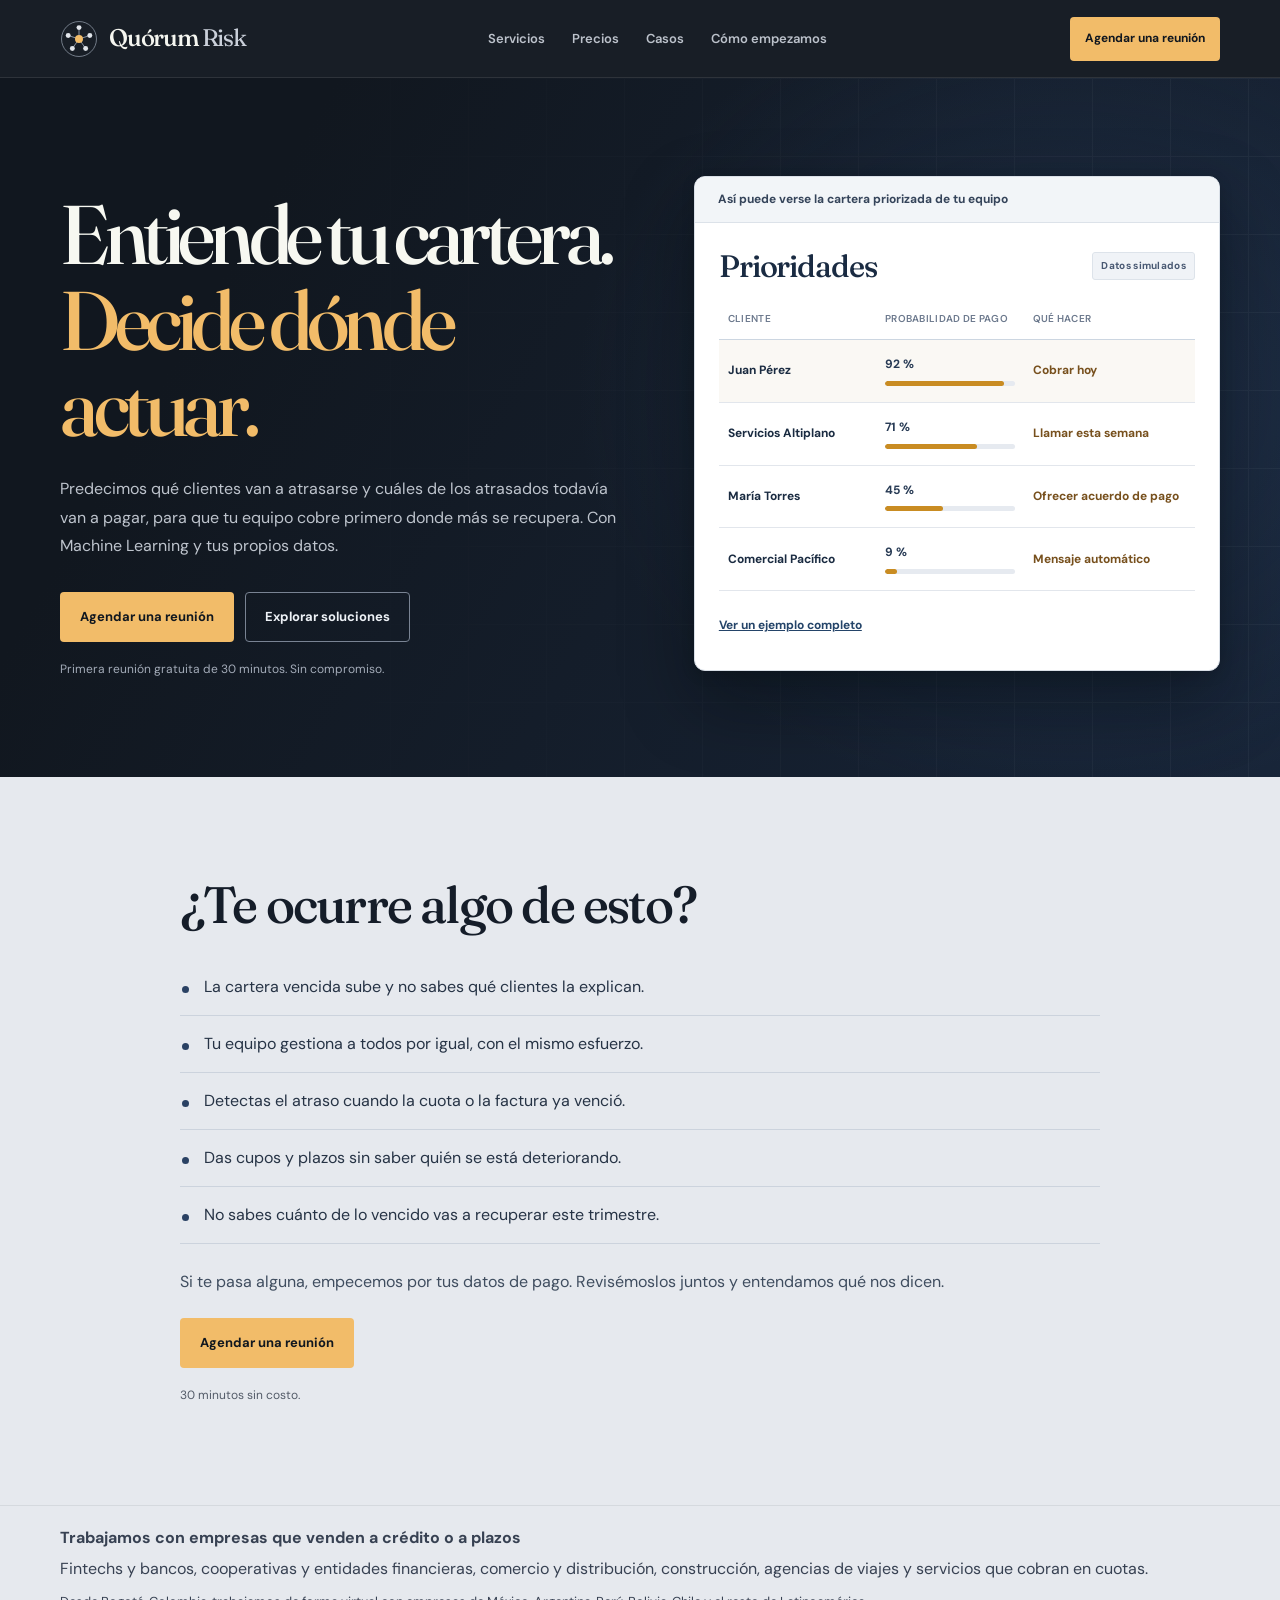
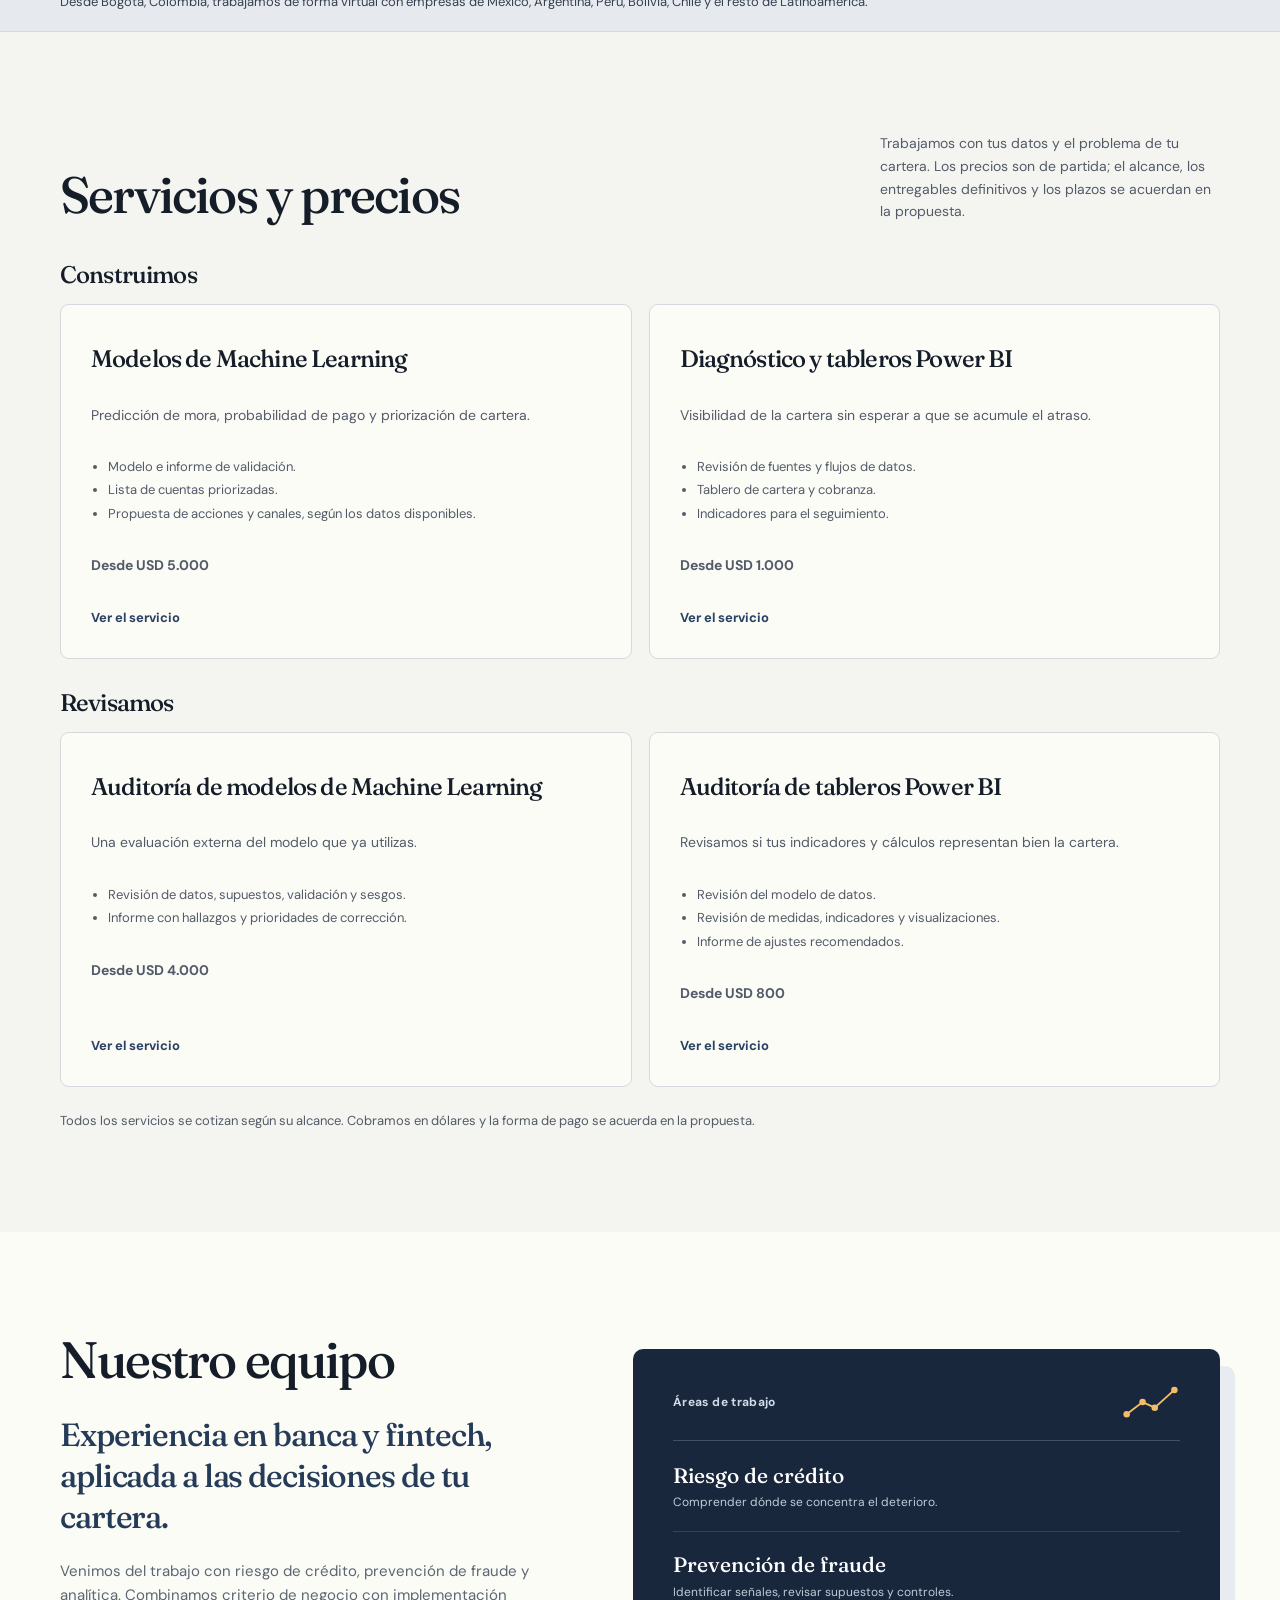
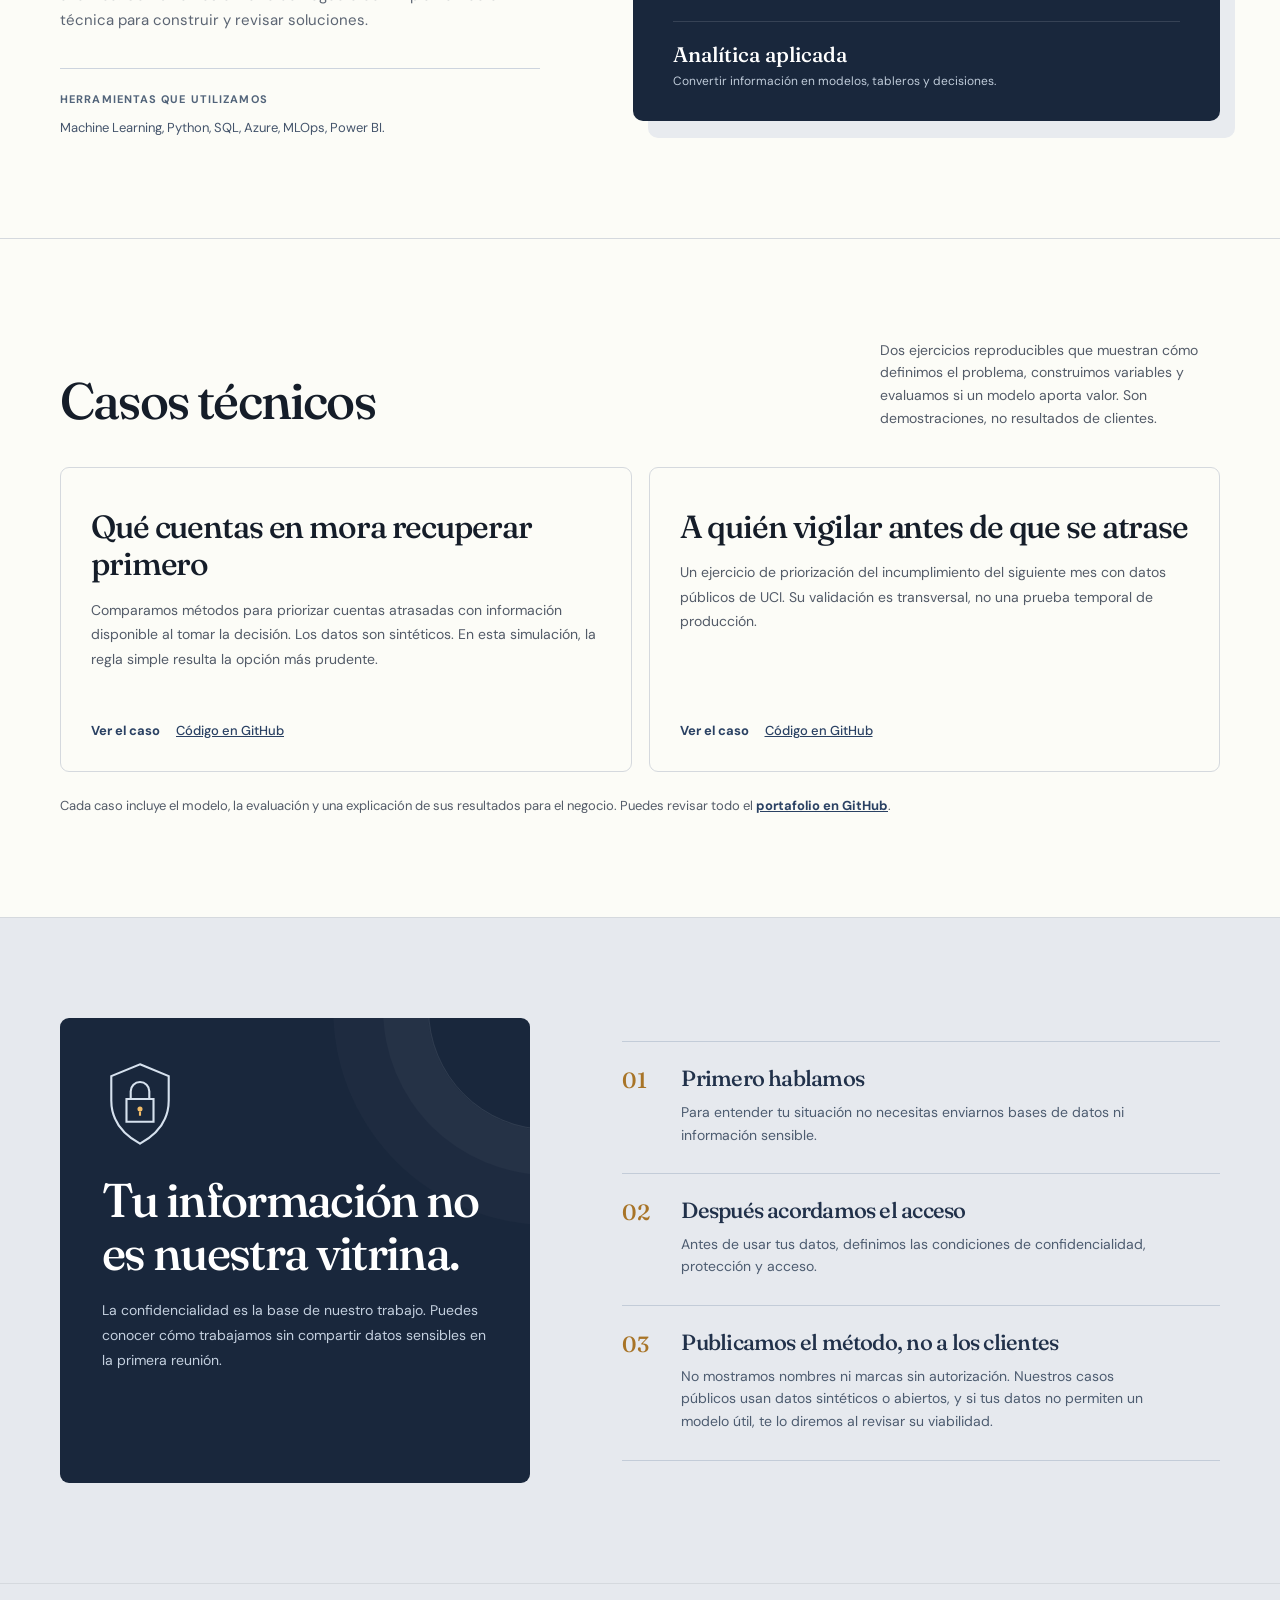
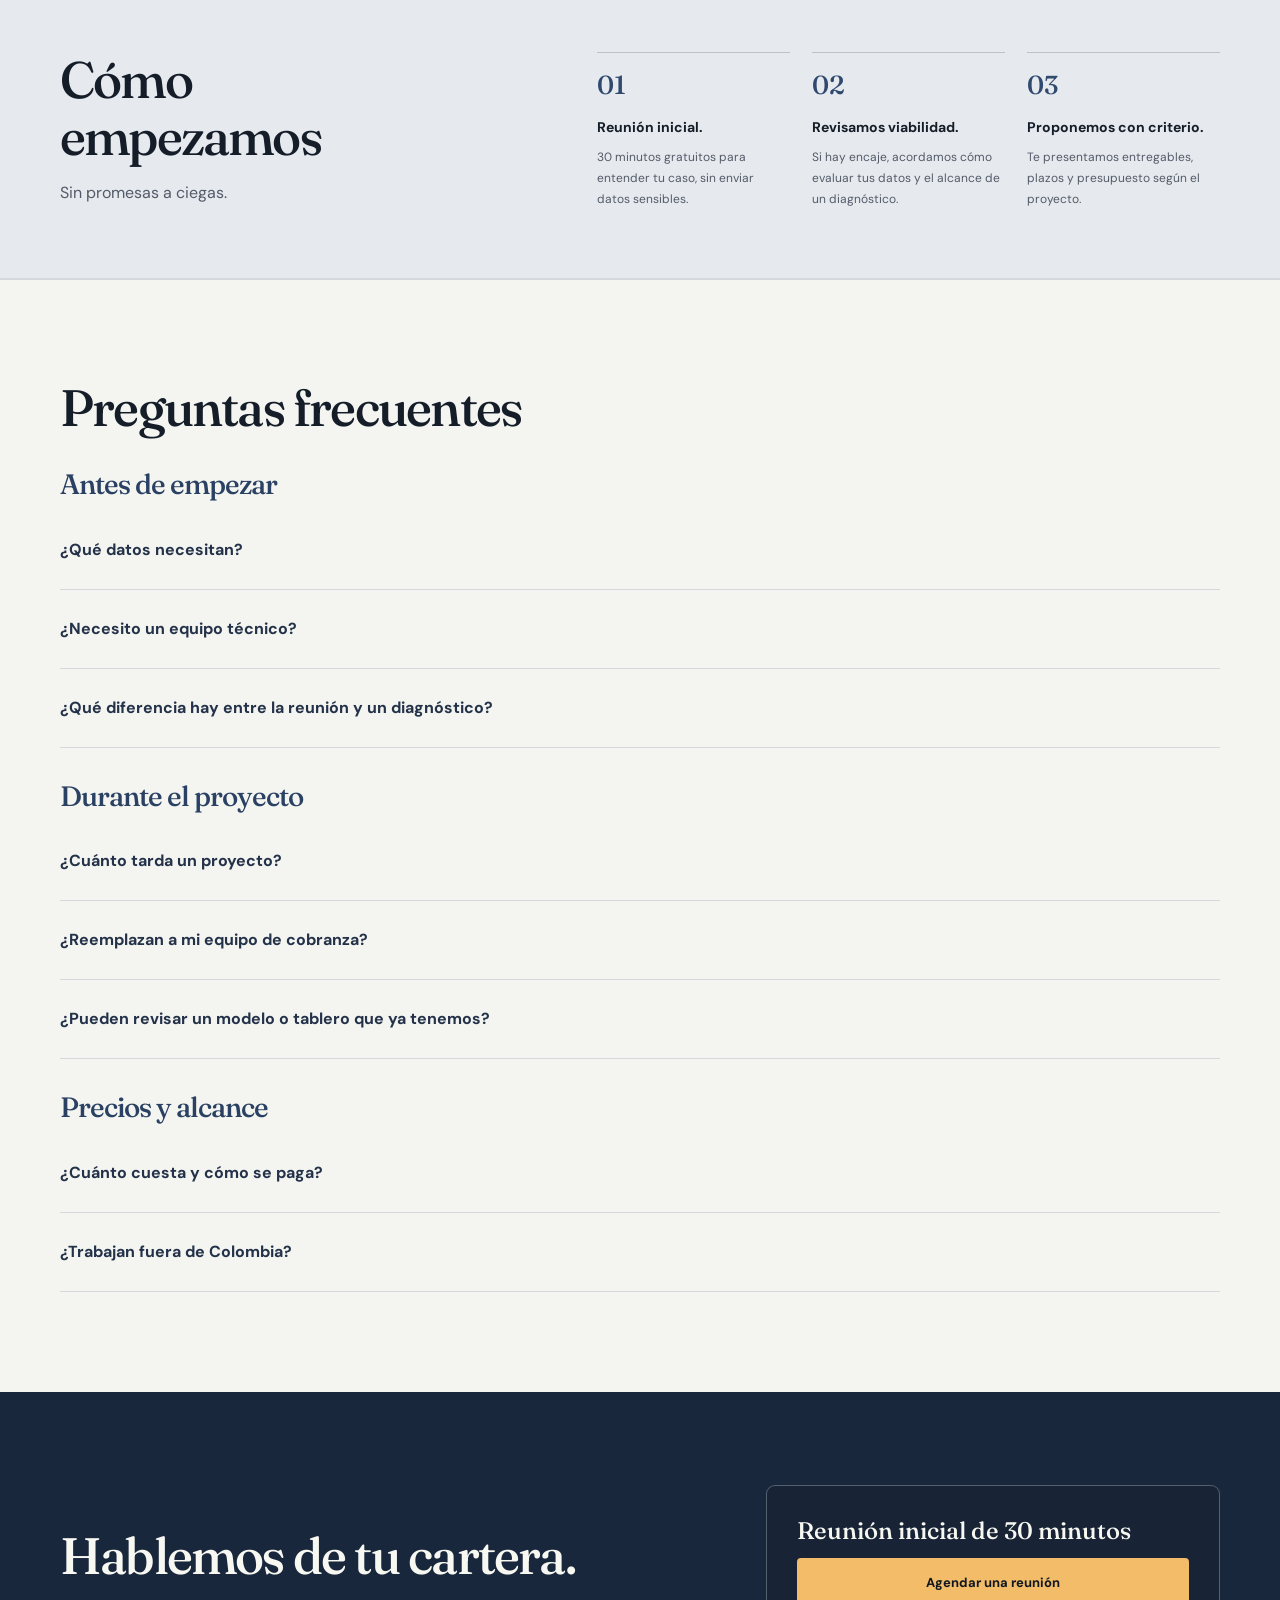
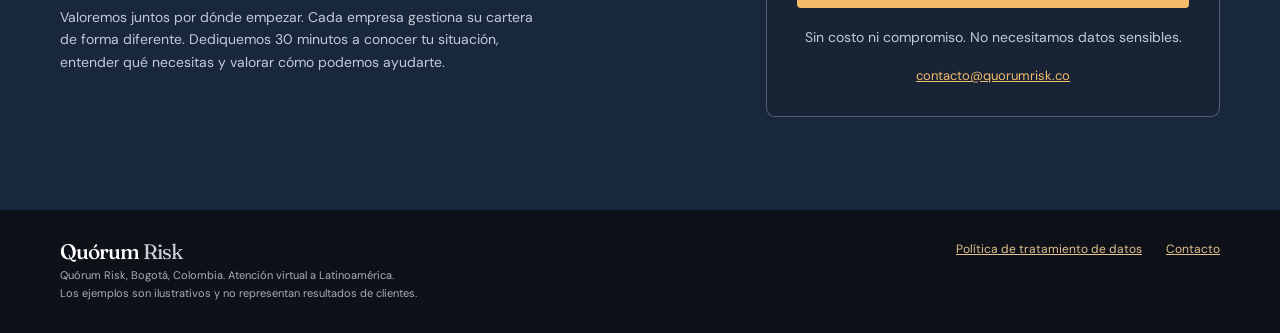
==== commit e13627aa: "Afinamos las preguntas sobre la cartera" ====
--- a/index.html
+++ b/index.html
@@ -147,13 +147,13 @@
         </div>
       </div>
     </div></section>
-    <section class="section pain" id="problemas" aria-labelledby="problemas-titulo"><div class="wrap"><h2 id="problemas-titulo">¿Te suena?</h2><ul class="pain-list">
+    <section class="section pain" id="problemas" aria-labelledby="problemas-titulo"><div class="wrap"><h2 id="problemas-titulo">¿Te ocurre algo de esto?</h2><ul class="pain-list">
       <li>La cartera vencida sube y no sabes qué clientes la explican.</li>
-      <li>Tu equipo llama a todos por igual, con el mismo esfuerzo.</li>
-      <li>Te enteras del atraso cuando la factura o la cuota ya venció.</li>
+      <li>Tu equipo gestiona a todos por igual, con el mismo esfuerzo.</li>
+      <li>Detectas el atraso cuando la cuota o la factura ya venció.</li>
       <li>Das cupos y plazos sin saber quién se está deteriorando.</li>
       <li>No sabes cuánto de lo vencido vas a recuperar este trimestre.</li>
-    </ul><p class="pain-closing">Si te pasa más de una, la respuesta puede estar en tus datos de pago. Revisemos qué nos dicen.</p><a class="button button-primary" href="https://cal.com/quorumrisk">Agendar una reunión</a><p class="micro" style="color:var(--muted)">30 minutos sin costo.</p></div></section>
+    </ul><p class="pain-closing">Si te pasa alguna, empecemos por tus datos de pago. Revisémoslos juntos y entendamos qué nos dicen.</p><a class="button button-primary" href="https://cal.com/quorumrisk">Agendar una reunión</a><p class="micro" style="color:var(--muted)">30 minutos sin costo.</p></div></section>
     <div class="scope"><div class="wrap"><p>Trabajamos con empresas que venden a crédito o a plazos</p><p>Fintechs y bancos, cooperativas y entidades financieras, comercio y distribución, construcción, agencias de viajes y servicios que cobran en cuotas.</p><p class="remote">Desde Bogotá, Colombia, trabajamos de forma virtual con empresas de México, Argentina, Perú, Bolivia, Chile y el resto de Latinoamérica.</p></div></div>
     <section class="section" id="soluciones" aria-labelledby="servicios-titulo"><div class="wrap">
       <div class="section-intro"><div><h2 id="servicios-titulo">Servicios y precios</h2></div><p>Trabajamos con tus datos y el problema de tu cartera. Los precios son de partida; el alcance, los entregables definitivos y los plazos se acuerdan en la propuesta.</p></div>
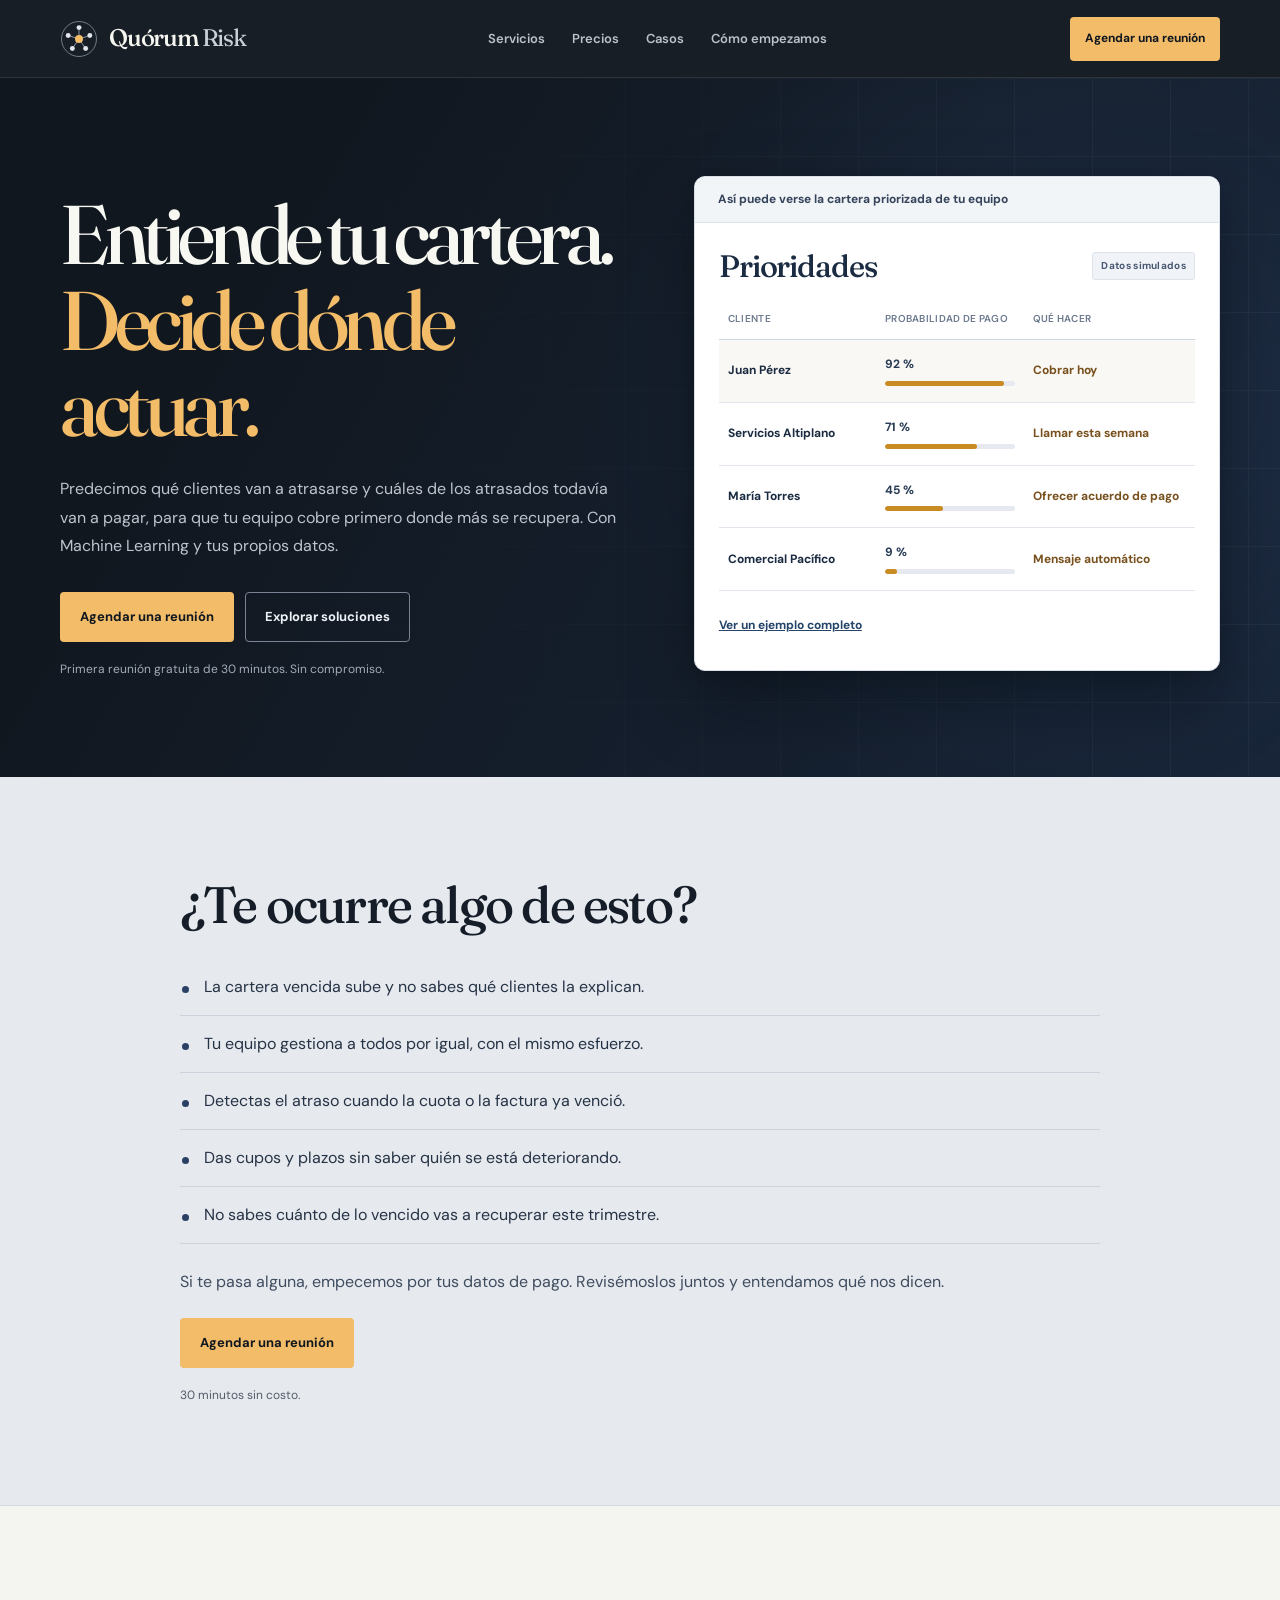
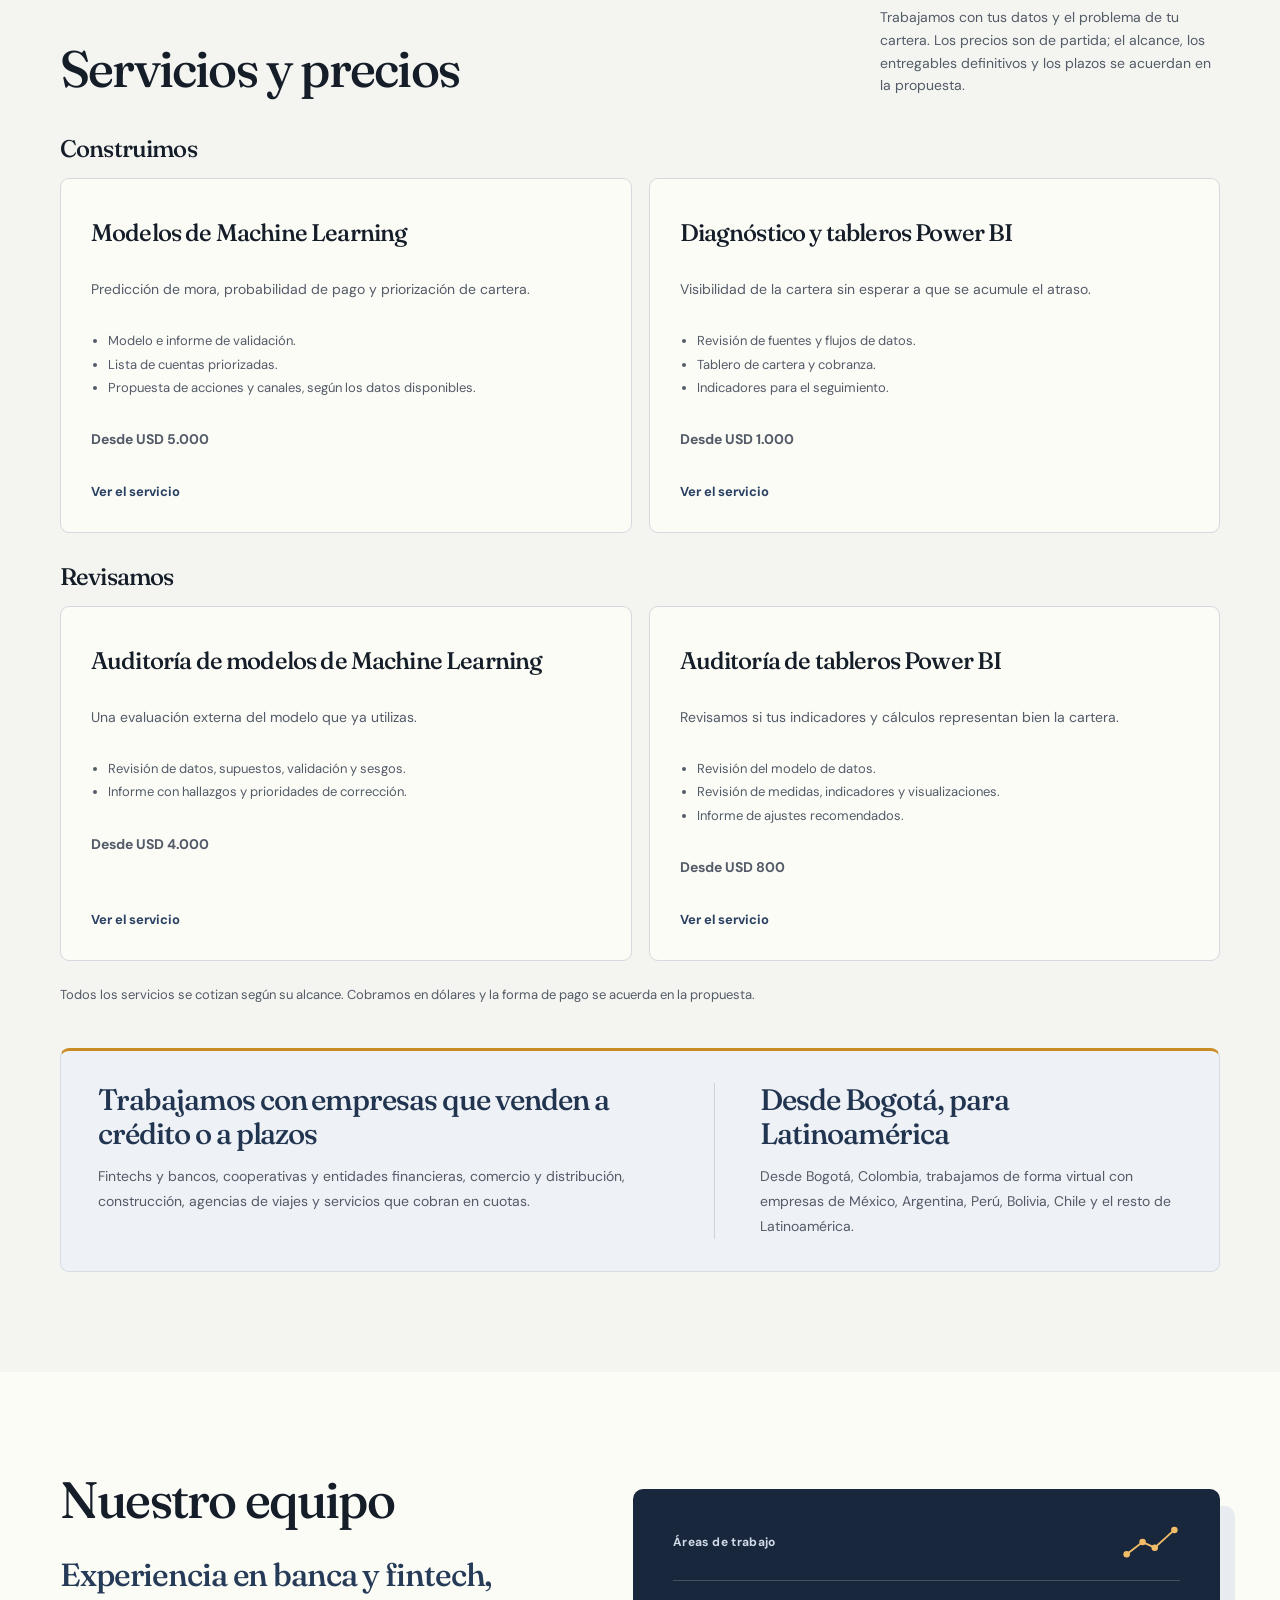
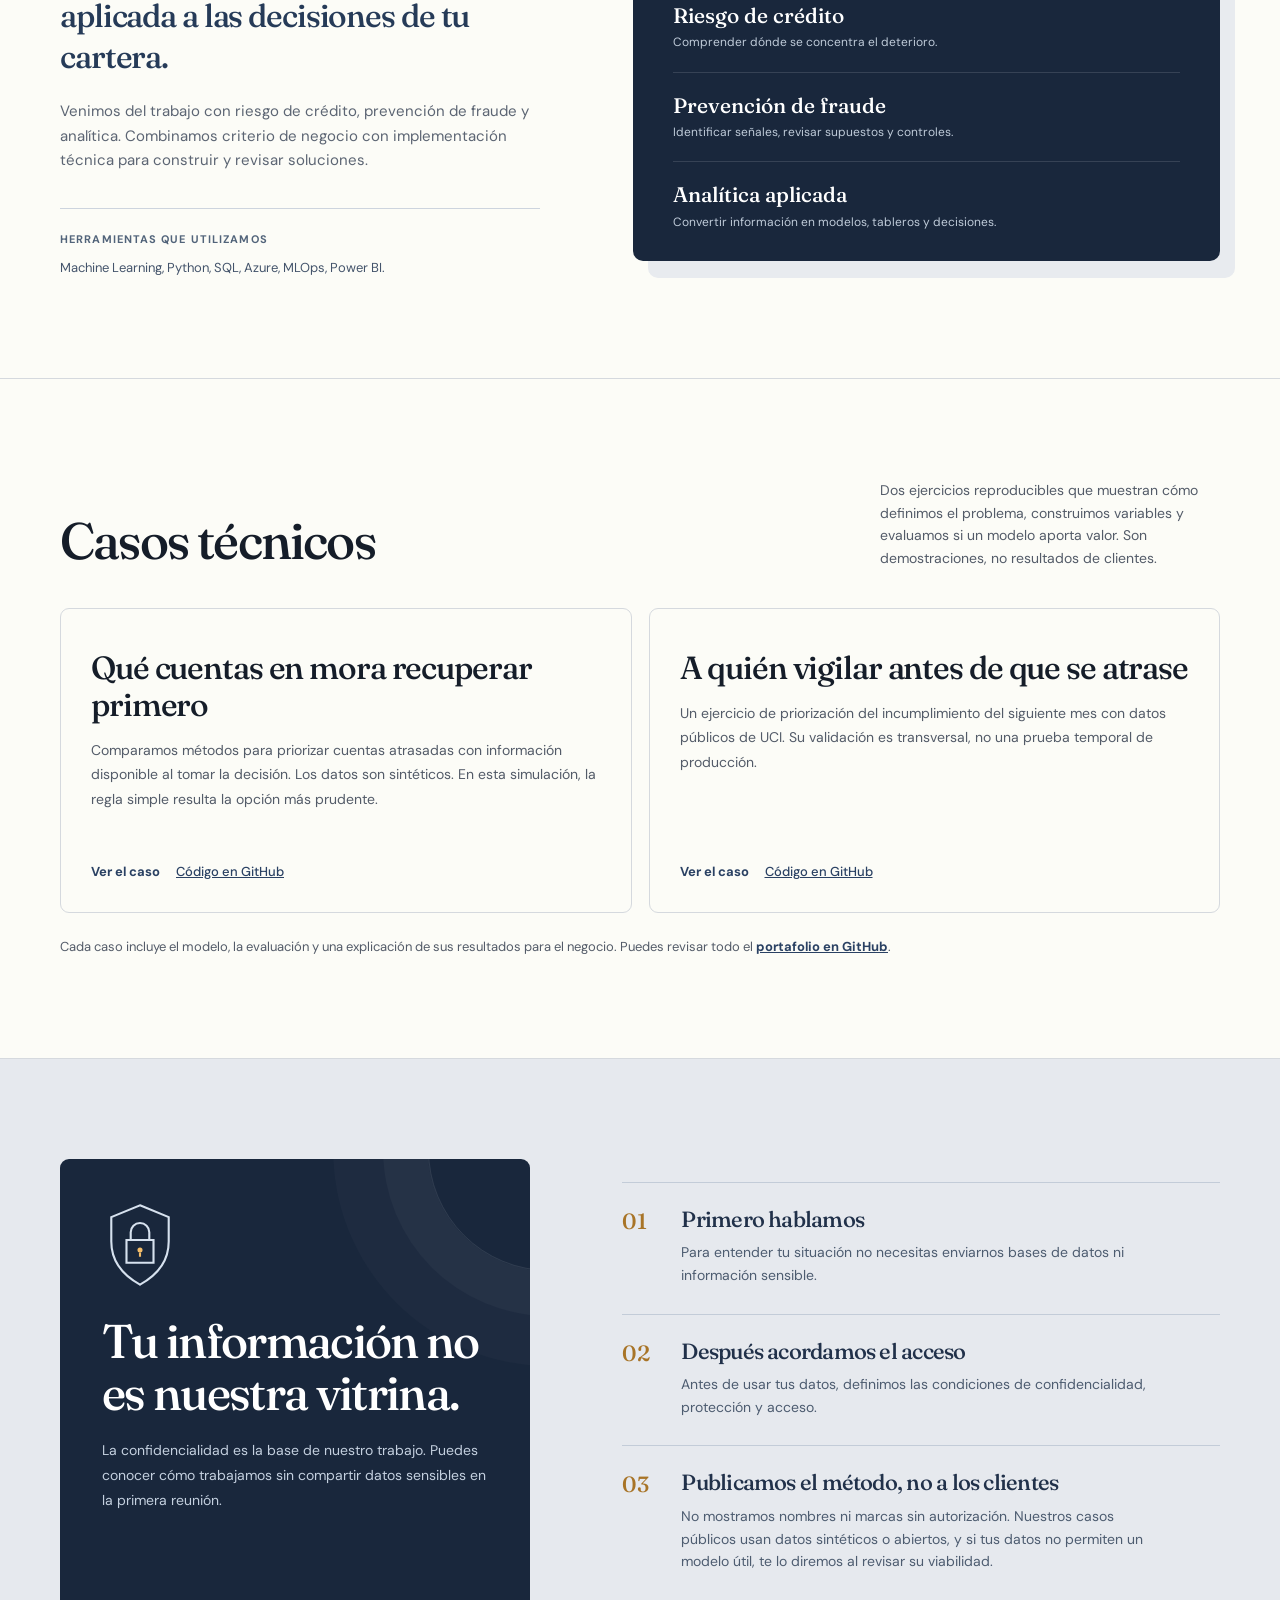
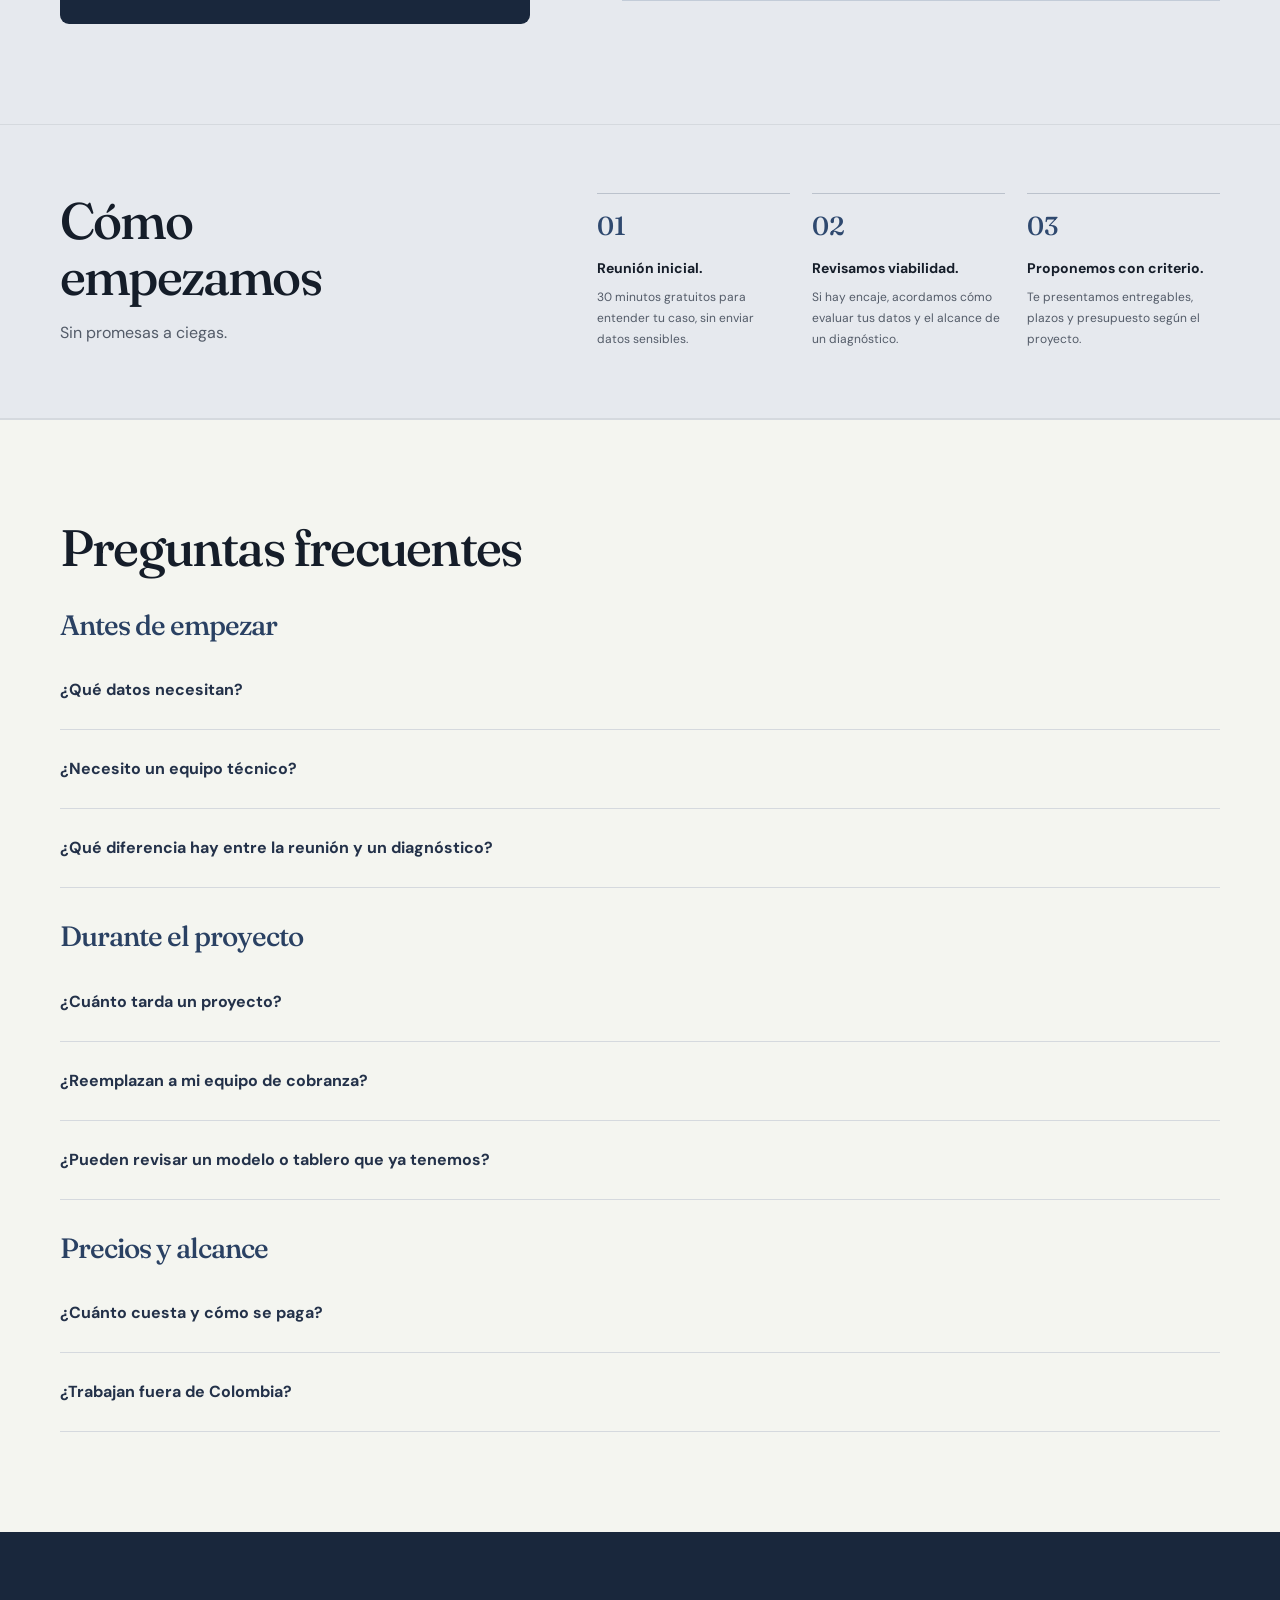
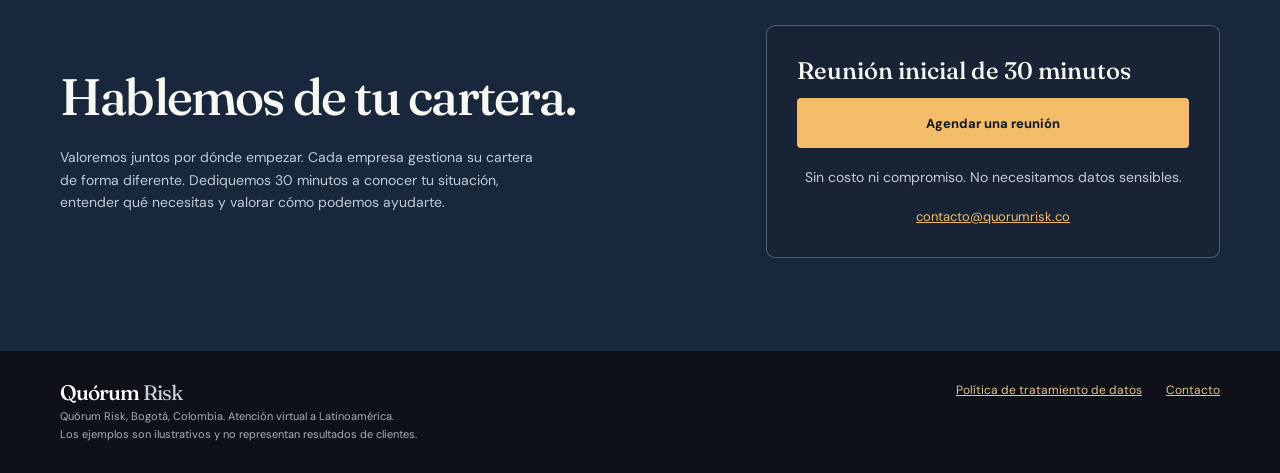
==== commit 61019e1b: "Integramos los sectores y la cobertura en servicios" ====
--- a/index.html
+++ b/index.html
@@ -34,6 +34,11 @@
 .sample-head strong{letter-spacing:.02em}.example-title{margin:7px 0 13px;color:#f5f6f0;font-size:24px}.example-note,.sample-foot{color:#c6cdda;font-size:11px}.example-scroll{overflow-x:auto}.priority-table{width:100%;border-collapse:collapse;min-width:440px;color:#ecf1f7;font-size:11px}.priority-table th{text-align:left;color:#bfc9d8;font-weight:600;padding:9px 8px;border-bottom:1px solid #ffffff34}.priority-table td{padding:10px 8px;border-bottom:1px solid #ffffff1b;vertical-align:middle}.priority-table td:last-child{color:var(--gold);font-weight:600}.bar-track{height:4px;background:#536076;border-radius:8px;overflow:hidden;margin-top:5px}.bar-track span{display:block;height:100%;background:var(--gold)}.sample-link{display:inline-flex;align-items:center;min-height:44px;color:var(--gold);font-size:12px;font-weight:700;text-decoration:underline;margin-top:8px}
 .pain{background:#e6e9ee;border-bottom:1px solid var(--line)}.pain .wrap{max-width:920px}.pain h2{margin-bottom:26px}.pain-list{list-style:none;padding:0;margin:0 0 25px}.pain-list li{padding:15px 0 15px 24px;position:relative;border-bottom:1px solid #ccd3dd;color:#263345;font-size:16px}.pain-list li:before{content:"";position:absolute;width:7px;height:7px;top:27px;left:2px;border-radius:50%;background:var(--pine2)}.pain-closing{color:#3f4d5f;margin-bottom:23px}.scope .wrap{display:block}.scope p{color:#374152}.scope p:first-child{font-weight:700;margin-bottom:5px}.scope p:last-child{text-align:left;font-weight:400}.scope .remote{margin-top:9px;color:#42516a;font-size:12px}
 .service-groups{display:grid;gap:30px}.service-group h3{font-size:24px;margin-bottom:15px}.service-cards{display:grid;grid-template-columns:repeat(2,minmax(0,1fr));gap:17px}.service-cards .card{min-height:305px}.deliverables{padding-left:17px;color:var(--muted);font-size:13px;line-height:1.8}.price{font-size:17px;color:var(--pine2);font-weight:700}.price small{font-size:11px;font-weight:500;color:var(--muted)}.card .links{display:flex;gap:16px;flex-wrap:wrap;margin-top:auto}.card .links a{margin-top:0;padding-top:6px}.card .links a.secondary{font-weight:500;text-decoration:underline}.card .num{letter-spacing:.04em}
+.service-audience{display:grid;grid-template-columns:1.1fr .9fr;gap:45px;margin-top:42px;padding:32px 37px;background:#eef1f5;border:1px solid #d5dce5;border-top:3px solid #c98c22;border-radius:9px}
+.service-audience h3{font-size:clamp(1.35rem,2.4vw,1.85rem);margin-bottom:12px;color:#223550}
+.service-audience p{font-size:14px;line-height:1.8;color:var(--muted)}
+.service-audience>div:last-child{border-left:1px solid #cbd3df;padding-left:45px}
+@media(max-width:820px){.service-audience{grid-template-columns:1fr;gap:24px;padding:26px}.service-audience>div:last-child{border-left:0;border-top:1px solid #cbd3df;padding-left:0;padding-top:23px}}
 .team-panel,.privacy-panel{padding:30px;border:1px solid var(--line);border-radius:9px;background:var(--surface)}.team-panel p,.privacy-panel p{max-width:81ch;color:var(--muted);font-size:15px}.trust{background:#e6e9ee}.trust h2{margin-bottom:20px}.trust .privacy-panel{border-color:#cbd2db}.text-link{color:var(--pine2);font-weight:700;text-decoration:underline}.faq{background:var(--paper);border-top:1px solid var(--line)}.faq h2{margin-bottom:25px}.faq details{padding:17px 0;border-bottom:1px solid var(--line)}.faq summary{font-weight:700;color:#233149;cursor:pointer;min-height:44px;display:flex;align-items:center}.faq details p{color:var(--muted);font-size:14px;max-width:80ch;padding:0 0 8px}.faq .closing{margin-top:30px}.footer .wrap{align-items:flex-start}.footer-links{display:flex;gap:24px;flex-wrap:wrap}.footer-links a{color:#e4c290;font-size:12px}.service-note{line-height:1.7}
 @media(max-width:1080px){.service-cards{gap:12px}}
 @media(max-width:820px){.mobile-nav{display:block;margin-left:auto}.right{margin-left:0}.service-cards{grid-template-columns:1fr}.section{padding:75px 0}.sample{max-width:620px}}
@@ -154,7 +159,6 @@
       <li>Das cupos y plazos sin saber quién se está deteriorando.</li>
       <li>No sabes cuánto de lo vencido vas a recuperar este trimestre.</li>
     </ul><p class="pain-closing">Si te pasa alguna, empecemos por tus datos de pago. Revisémoslos juntos y entendamos qué nos dicen.</p><a class="button button-primary" href="https://cal.com/quorumrisk">Agendar una reunión</a><p class="micro" style="color:var(--muted)">30 minutos sin costo.</p></div></section>
-    <div class="scope"><div class="wrap"><p>Trabajamos con empresas que venden a crédito o a plazos</p><p>Fintechs y bancos, cooperativas y entidades financieras, comercio y distribución, construcción, agencias de viajes y servicios que cobran en cuotas.</p><p class="remote">Desde Bogotá, Colombia, trabajamos de forma virtual con empresas de México, Argentina, Perú, Bolivia, Chile y el resto de Latinoamérica.</p></div></div>
     <section class="section" id="soluciones" aria-labelledby="servicios-titulo"><div class="wrap">
       <div class="section-intro"><div><h2 id="servicios-titulo">Servicios y precios</h2></div><p>Trabajamos con tus datos y el problema de tu cartera. Los precios son de partida; el alcance, los entregables definitivos y los plazos se acuerdan en la propuesta.</p></div>
       <div class="service-groups"><div class="service-group"><h3>Construimos</h3><div class="service-cards">
@@ -165,6 +169,7 @@
         <article class="card"><h3>Auditoría de tableros Power BI</h3><p>Revisamos si tus indicadores y cálculos representan bien la cartera.</p><ul class="deliverables"><li>Revisión del modelo de datos.</li><li>Revisión de medidas, indicadores y visualizaciones.</li><li>Informe de ajustes recomendados.</li></ul><p class="price">Desde USD 800</p><a href="/auditoria-de-modelos/#power-bi">Ver el servicio</a></article>
       </div></div></div>
       <p class="service-note">Todos los servicios se cotizan según su alcance. Cobramos en dólares y la forma de pago se acuerda en la propuesta.</p>
+      <div class="service-audience" aria-label="Sectores y cobertura geográfica"><div><h3>Trabajamos con empresas que venden a crédito o a plazos</h3><p>Fintechs y bancos, cooperativas y entidades financieras, comercio y distribución, construcción, agencias de viajes y servicios que cobran en cuotas.</p></div><div><h3>Desde Bogotá, para Latinoamérica</h3><p>Desde Bogotá, Colombia, trabajamos de forma virtual con empresas de México, Argentina, Perú, Bolivia, Chile y el resto de Latinoamérica.</p></div></div>
     </div></section>
     <section class="section team-section" id="equipo" aria-labelledby="equipo-titulo"><div class="wrap team-layout">
       <div class="team-story"><h2 id="equipo-titulo">Nuestro equipo</h2><p class="team-lead">Experiencia en banca y fintech, aplicada a las decisiones de tu cartera.</p><p>Venimos del trabajo con riesgo de crédito, prevención de fraude y analítica. Combinamos criterio de negocio con implementación técnica para construir y revisar soluciones.</p><div class="team-toolset"><span>Herramientas que utilizamos</span><p>Machine Learning, Python, SQL, Azure, MLOps, Power BI.</p></div></div>
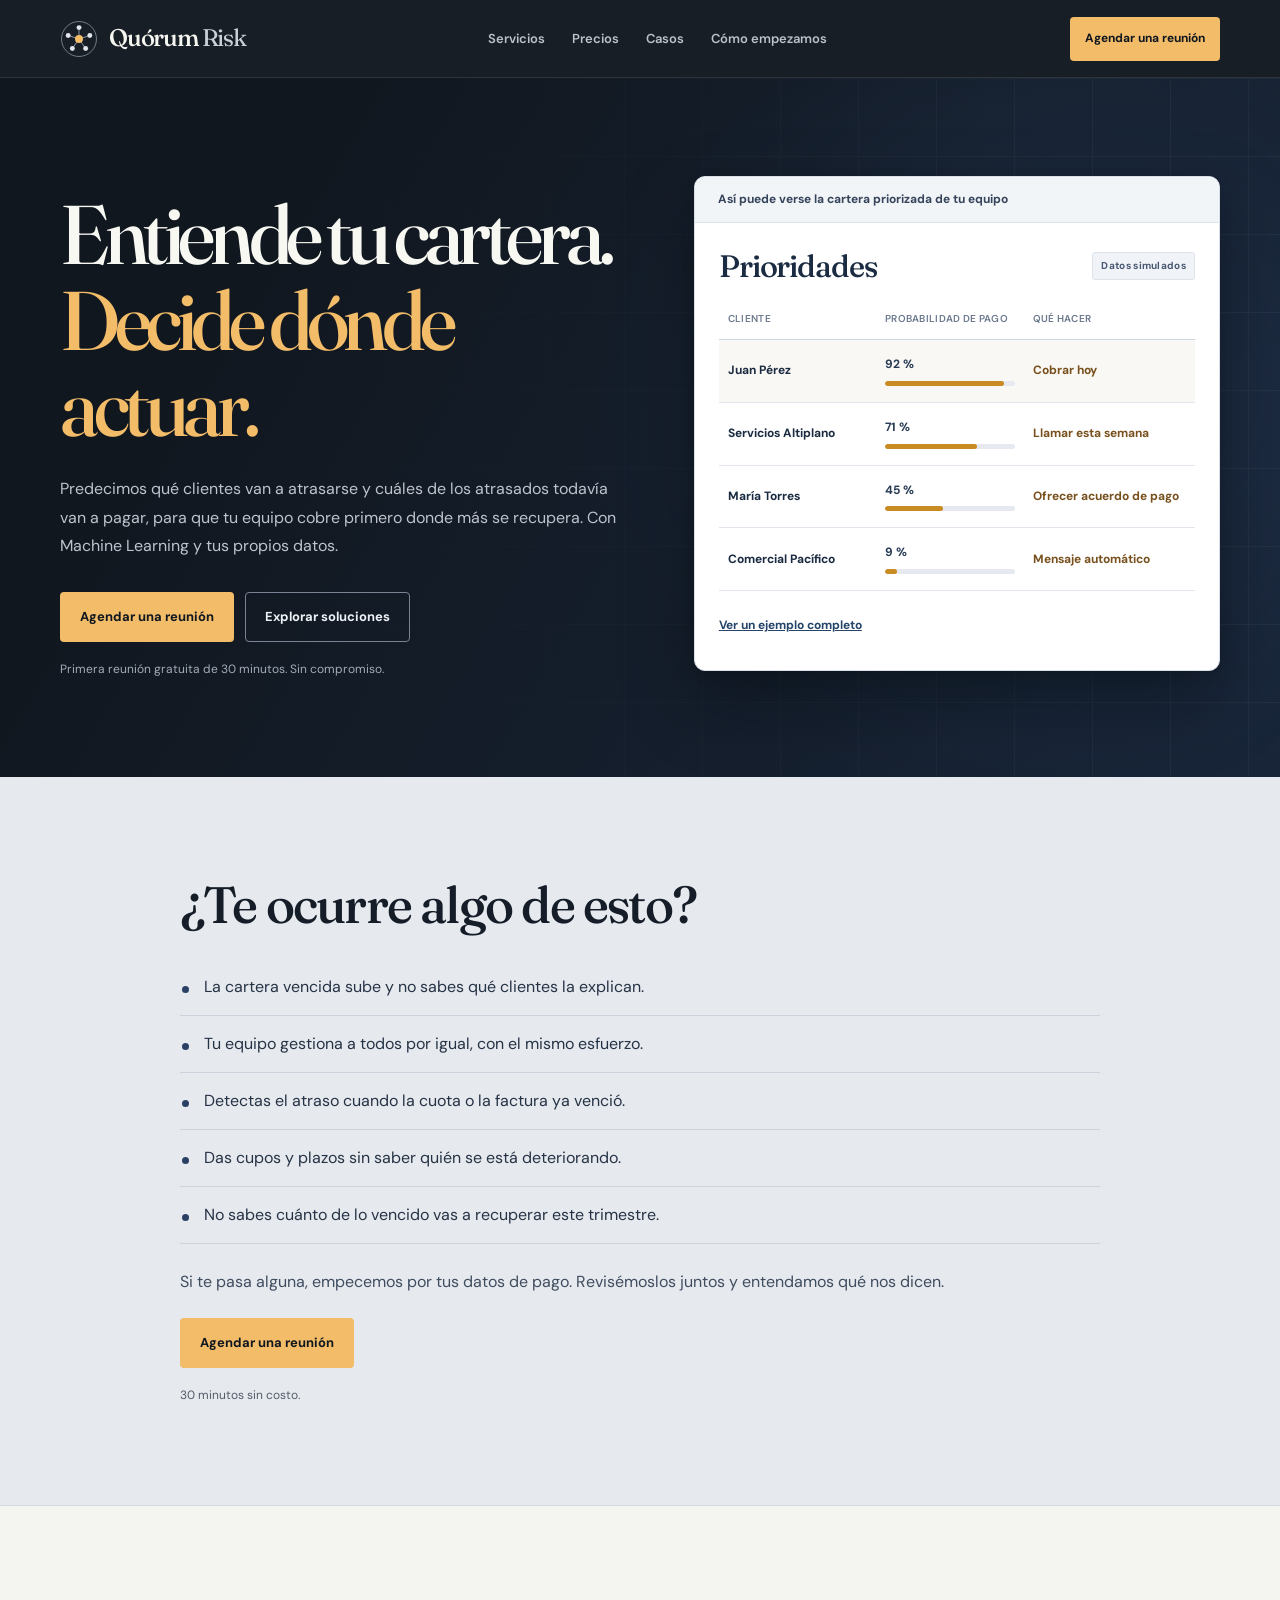
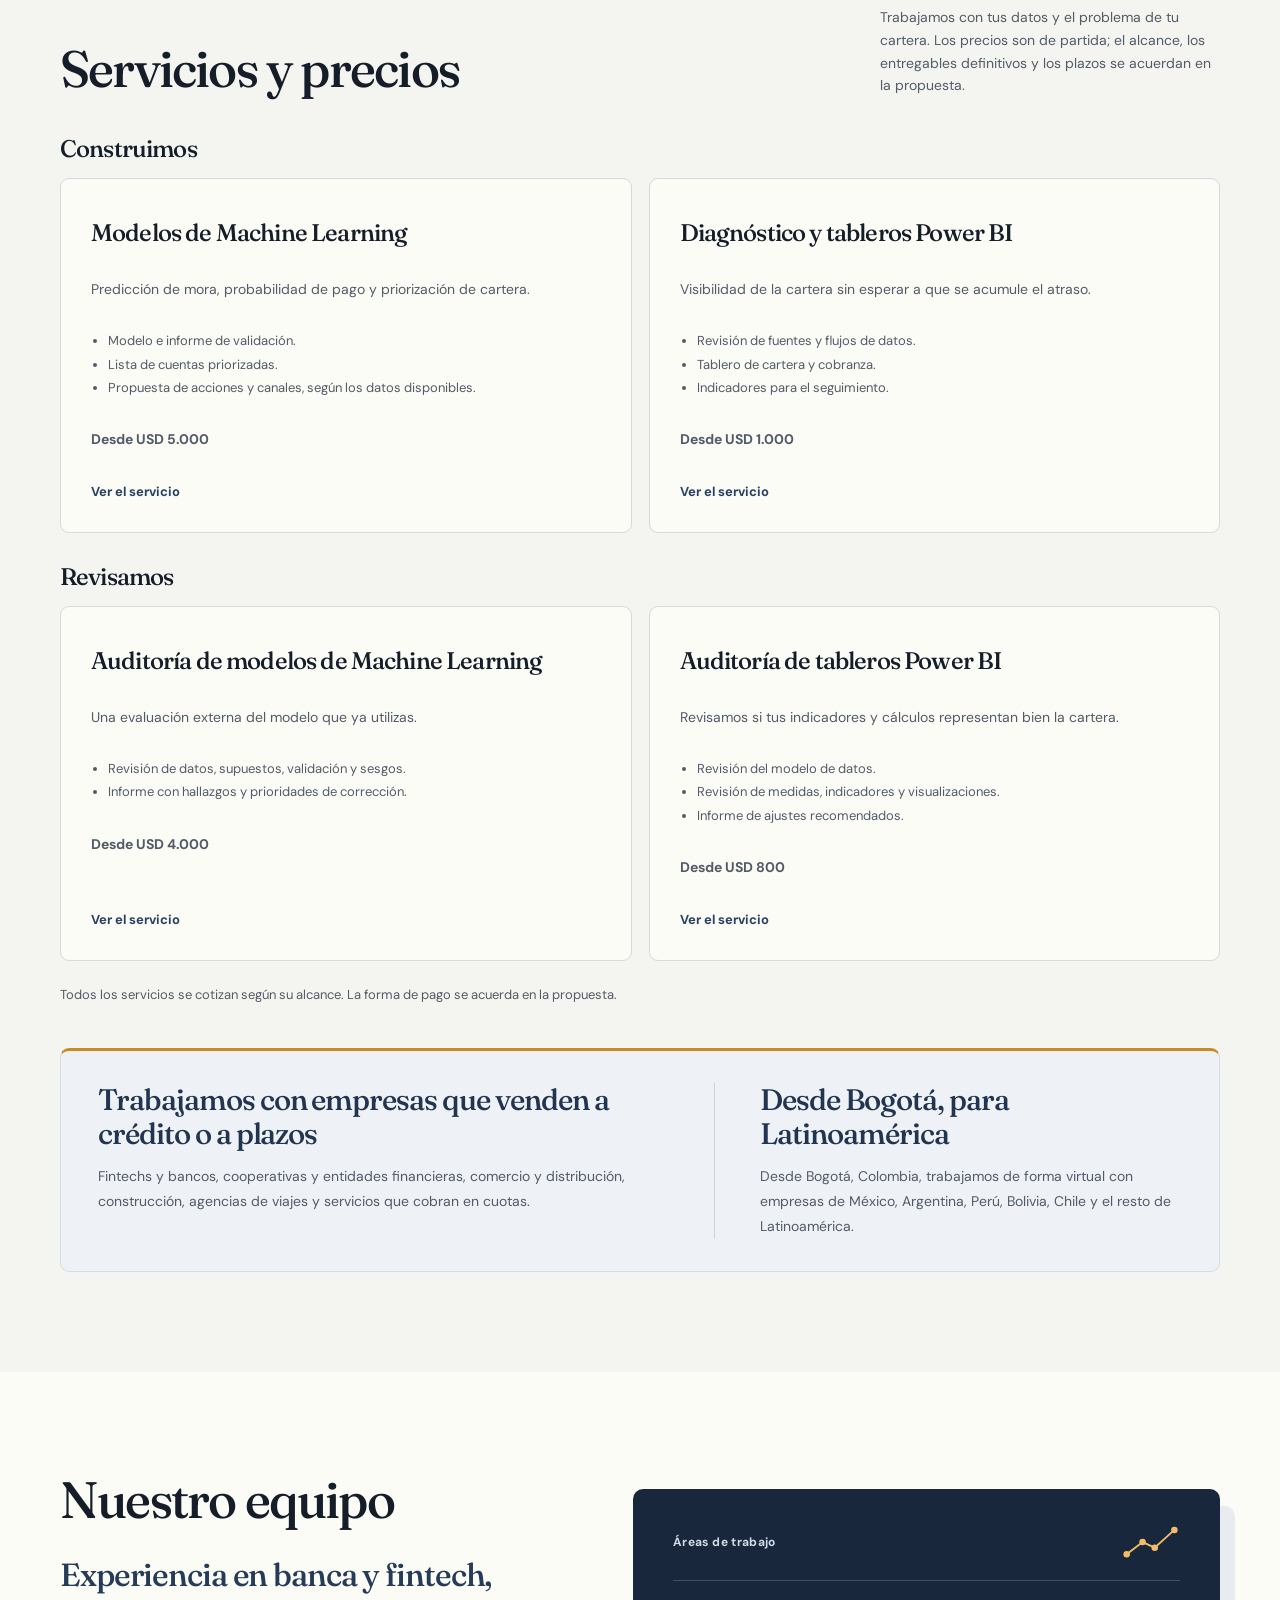
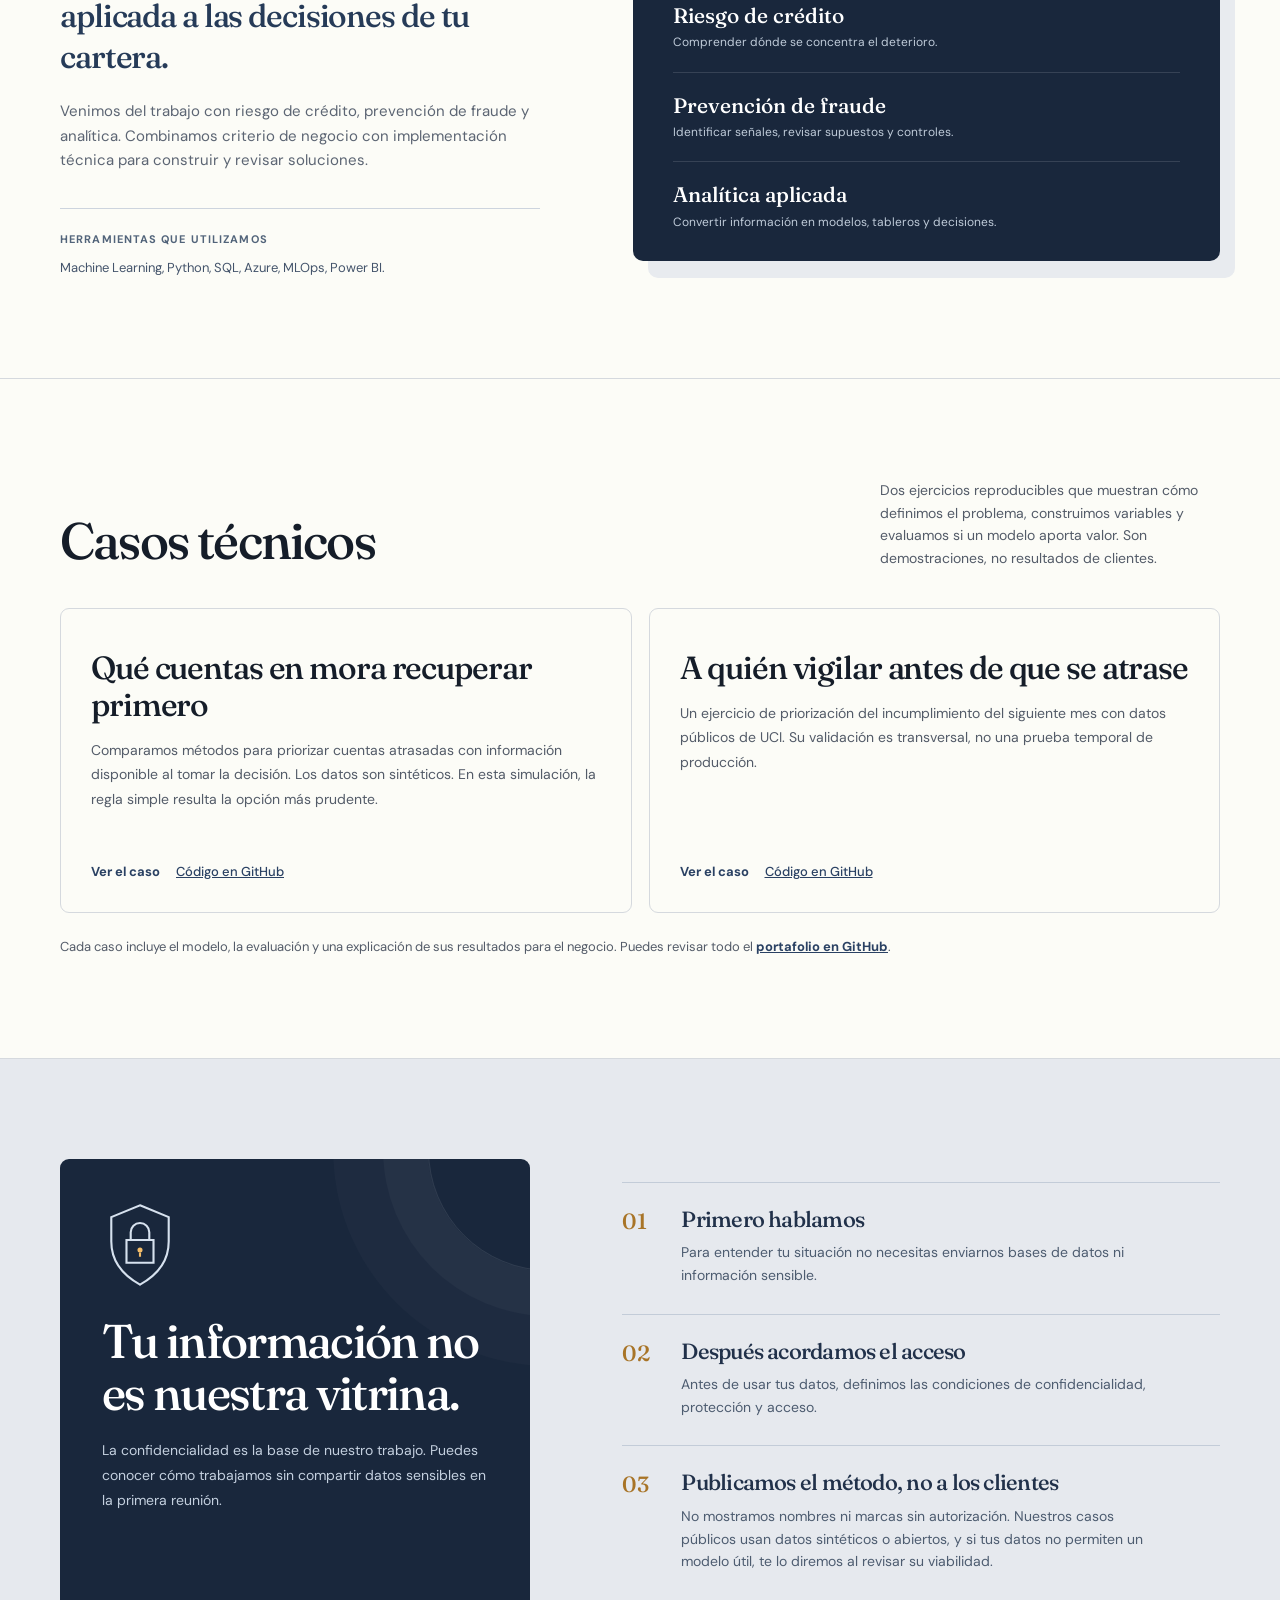
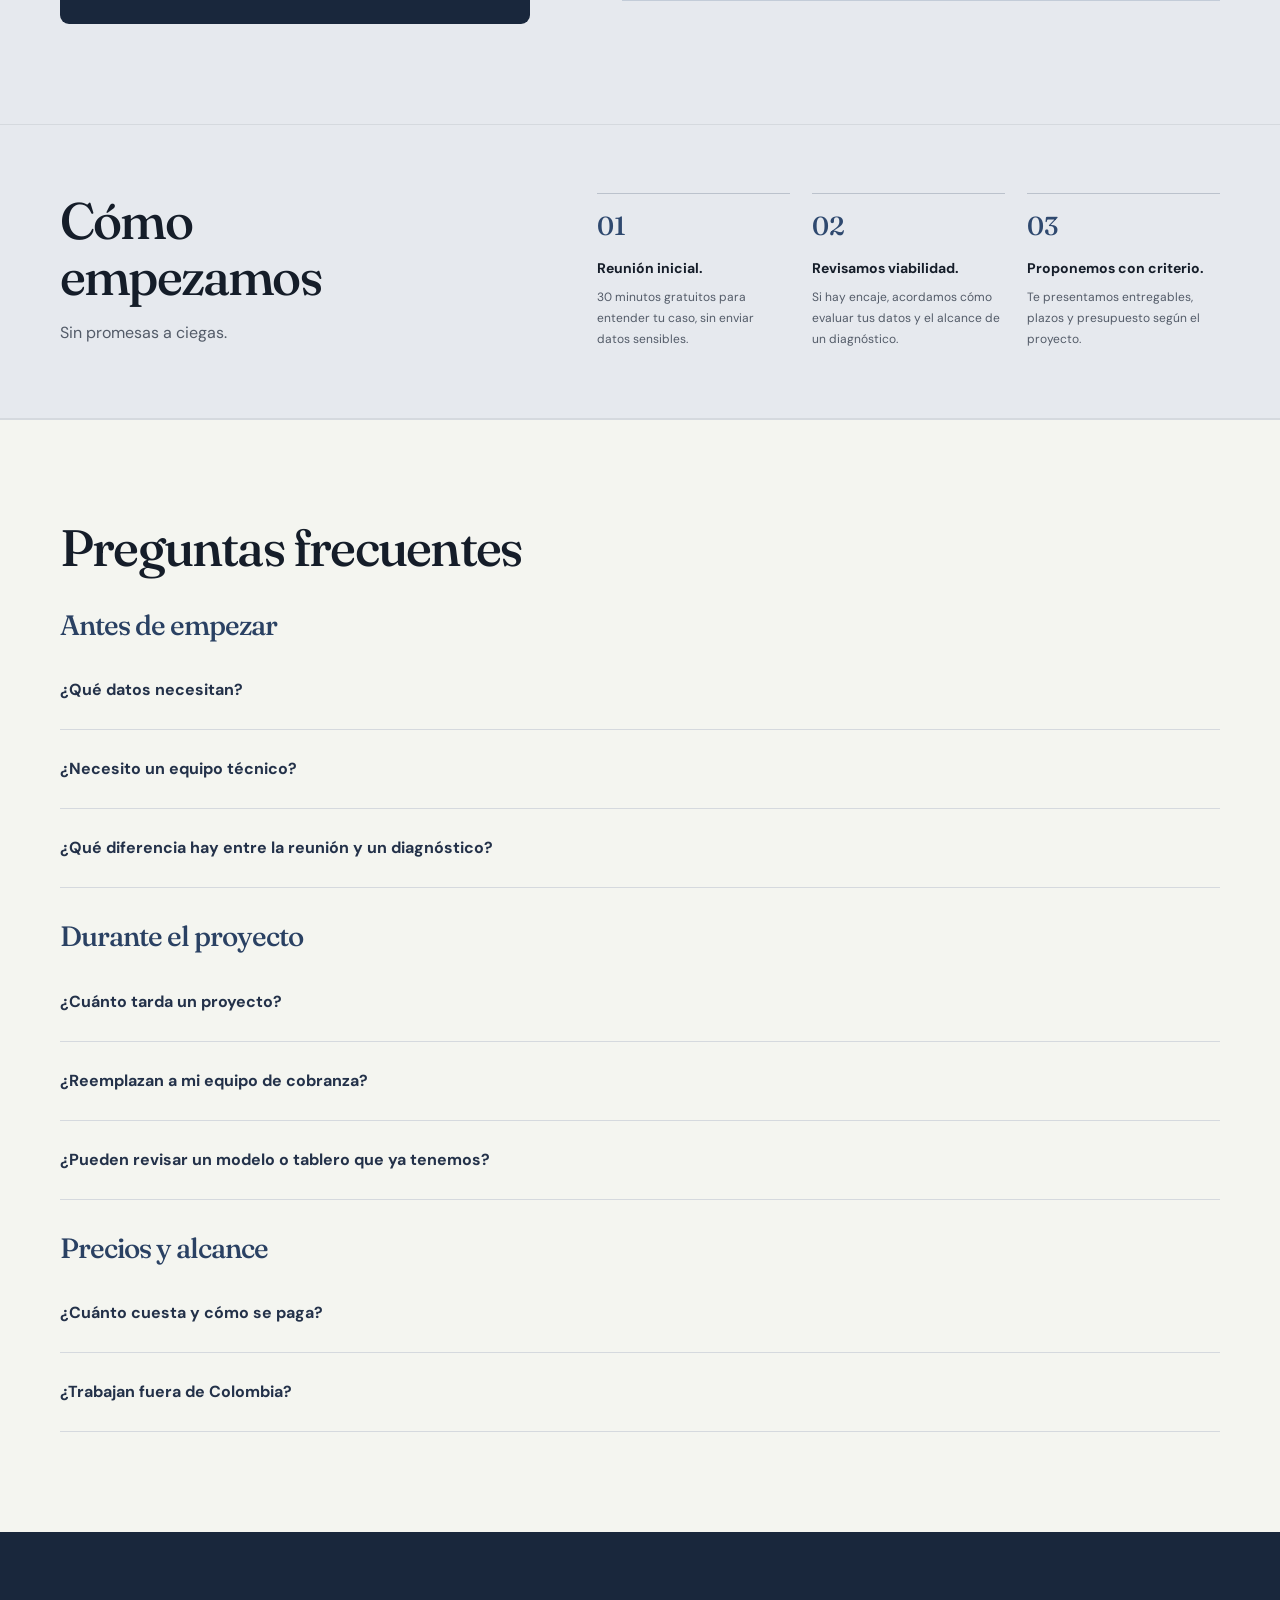
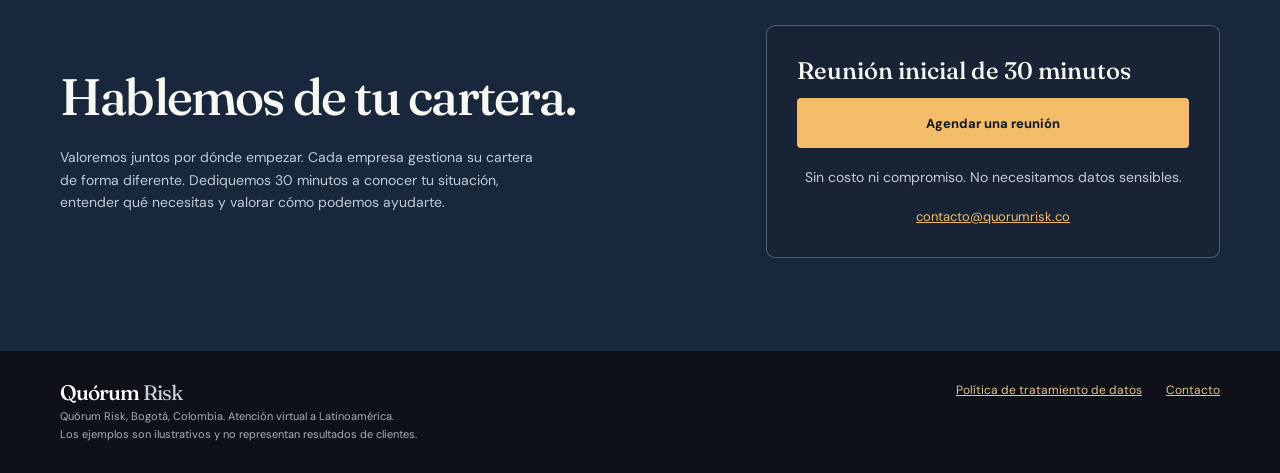
==== commit 632f24d0: "Quitamos la repetición sobre la moneda de pago" ====
--- a/index.html
+++ b/index.html
@@ -168,7 +168,7 @@
         <article class="card"><h3>Auditoría de modelos de Machine Learning</h3><p>Una evaluación externa del modelo que ya utilizas.</p><ul class="deliverables"><li>Revisión de datos, supuestos, validación y sesgos.</li><li>Informe con hallazgos y prioridades de corrección.</li></ul><p class="price">Desde USD 4.000</p><a href="/auditoria-de-modelos/">Ver el servicio</a></article>
         <article class="card"><h3>Auditoría de tableros Power BI</h3><p>Revisamos si tus indicadores y cálculos representan bien la cartera.</p><ul class="deliverables"><li>Revisión del modelo de datos.</li><li>Revisión de medidas, indicadores y visualizaciones.</li><li>Informe de ajustes recomendados.</li></ul><p class="price">Desde USD 800</p><a href="/auditoria-de-modelos/#power-bi">Ver el servicio</a></article>
       </div></div></div>
-      <p class="service-note">Todos los servicios se cotizan según su alcance. Cobramos en dólares y la forma de pago se acuerda en la propuesta.</p>
+      <p class="service-note">Todos los servicios se cotizan según su alcance. La forma de pago se acuerda en la propuesta.</p>
       <div class="service-audience" aria-label="Sectores y cobertura geográfica"><div><h3>Trabajamos con empresas que venden a crédito o a plazos</h3><p>Fintechs y bancos, cooperativas y entidades financieras, comercio y distribución, construcción, agencias de viajes y servicios que cobran en cuotas.</p></div><div><h3>Desde Bogotá, para Latinoamérica</h3><p>Desde Bogotá, Colombia, trabajamos de forma virtual con empresas de México, Argentina, Perú, Bolivia, Chile y el resto de Latinoamérica.</p></div></div>
     </div></section>
     <section class="section team-section" id="equipo" aria-labelledby="equipo-titulo"><div class="wrap team-layout">
@@ -204,7 +204,7 @@
         <details><summary>¿Pueden revisar un modelo o tablero que ya tenemos?</summary><p>Sí. Auditamos modelos de Machine Learning y tableros de Power BI, tanto sus datos como sus cálculos y validación.</p></details>
       </div>
       <div class="faq-group"><h3>Precios y alcance</h3>
-        <details><summary>¿Cuánto cuesta y cómo se paga?</summary><p>Los precios desde aparecen en <a href="#soluciones">Servicios y precios</a>. Cobramos en dólares y la forma de pago se acuerda en la propuesta.</p></details>
+        <details><summary>¿Cuánto cuesta y cómo se paga?</summary><p>Los precios desde aparecen en <a href="#soluciones">Servicios y precios</a>. La forma de pago se acuerda en la propuesta.</p></details>
         <details><summary>¿Trabajan fuera de Colombia?</summary><p>Sí. Desde Bogotá trabajamos de forma virtual con empresas de México, Argentina, Perú, Bolivia, Chile y el resto de Latinoamérica.</p></details>
       </div>
     </div></section>
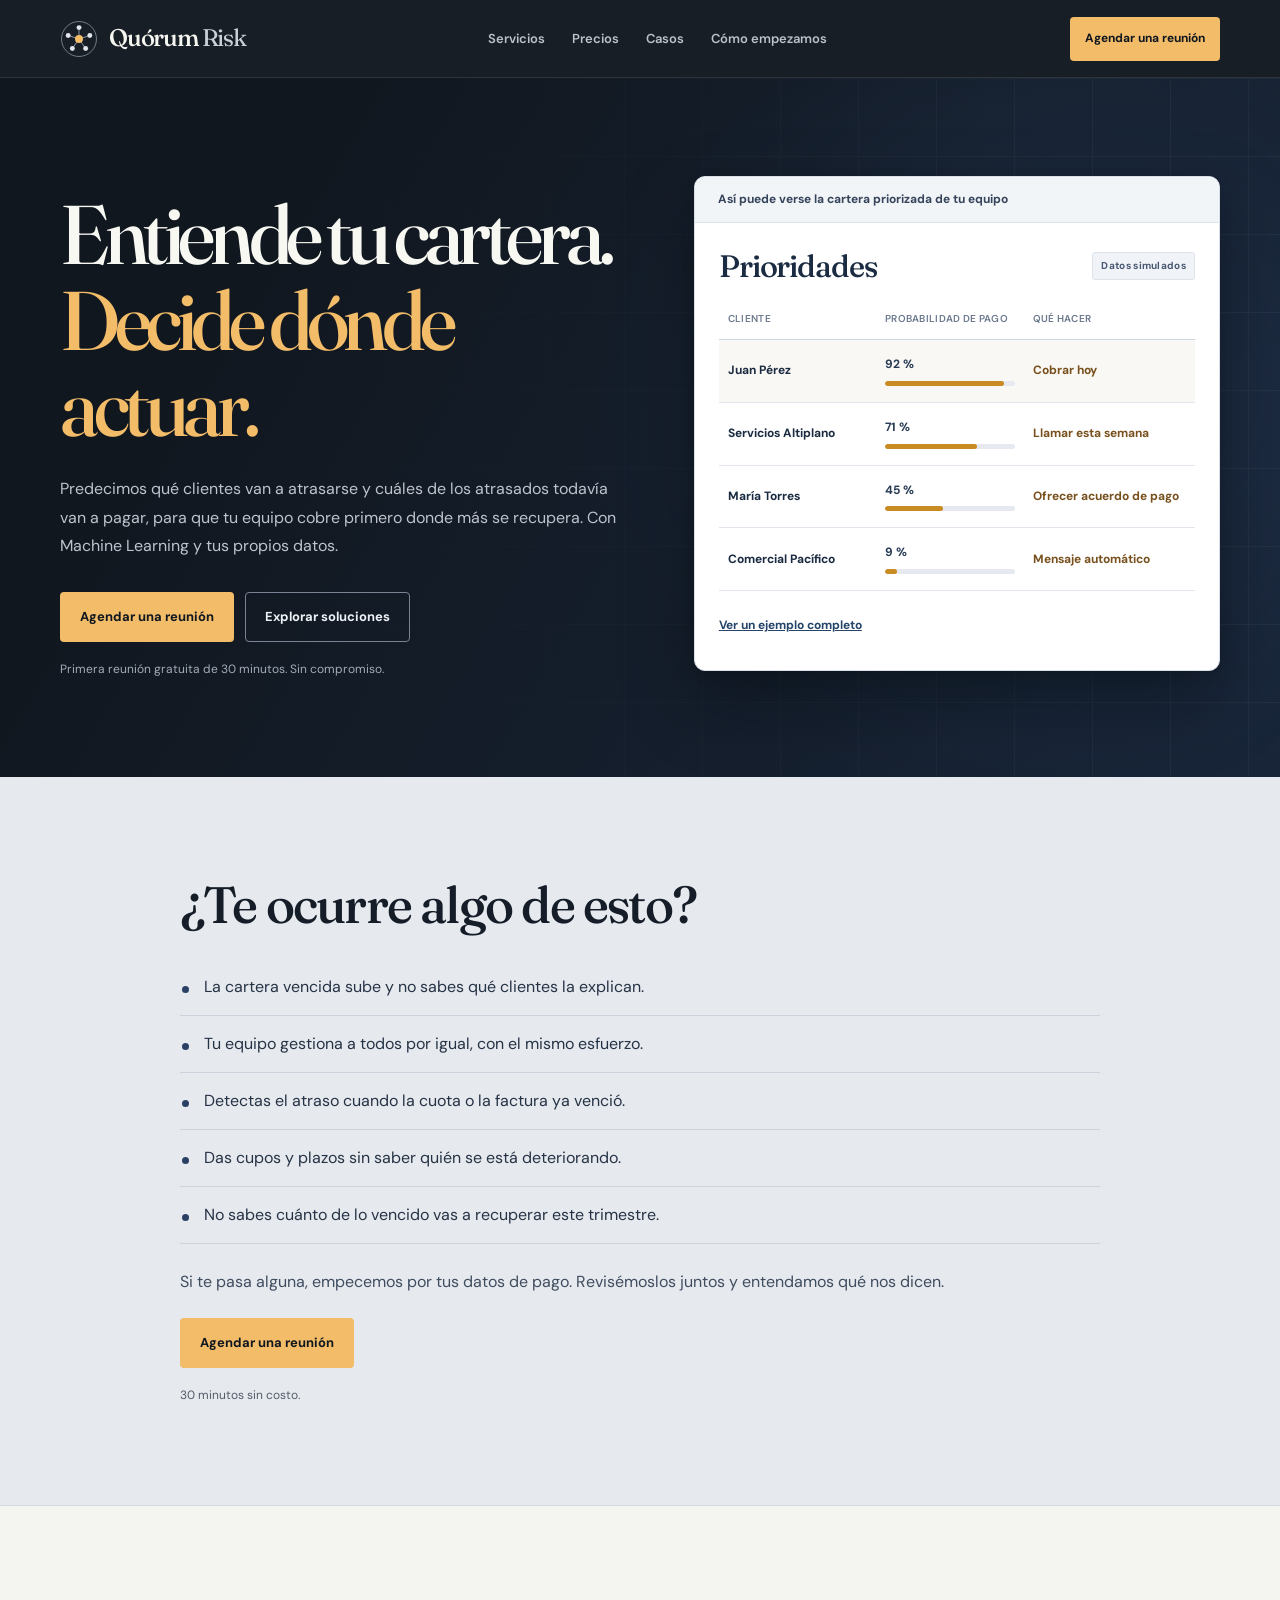
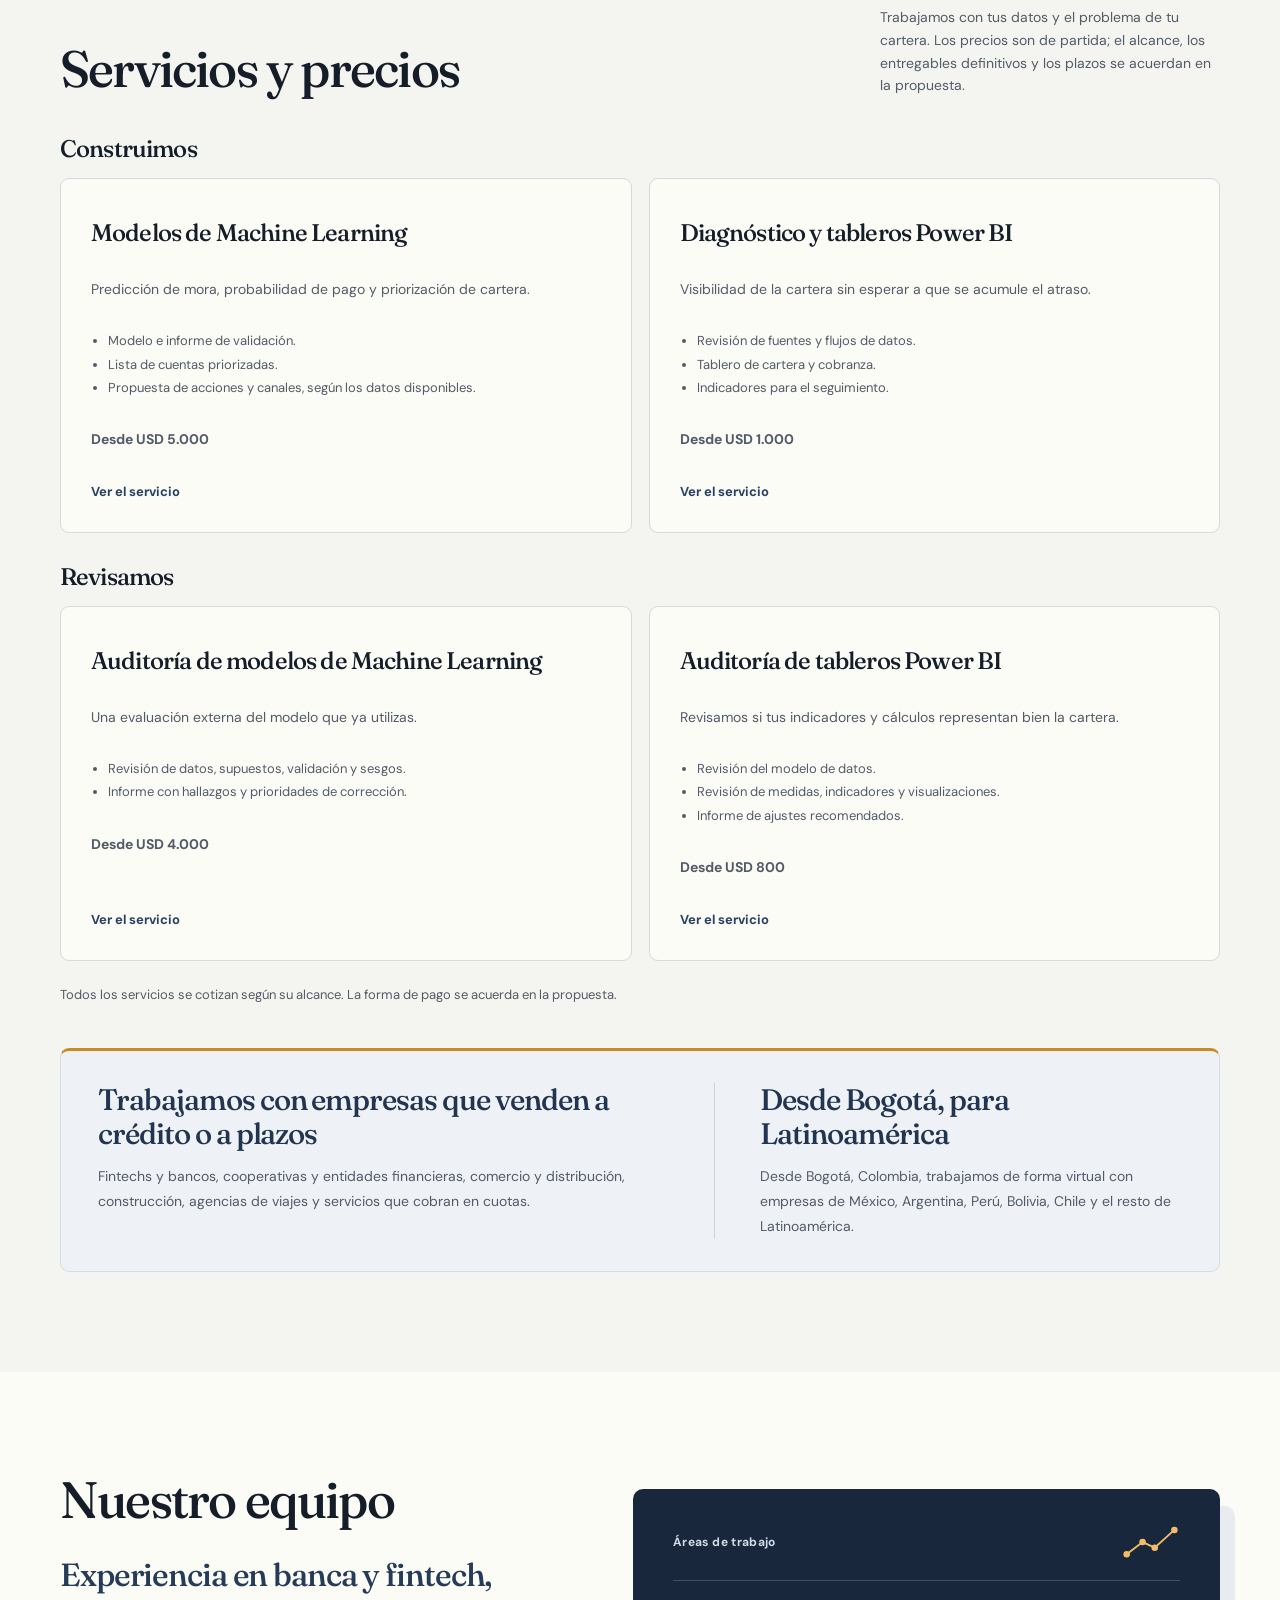
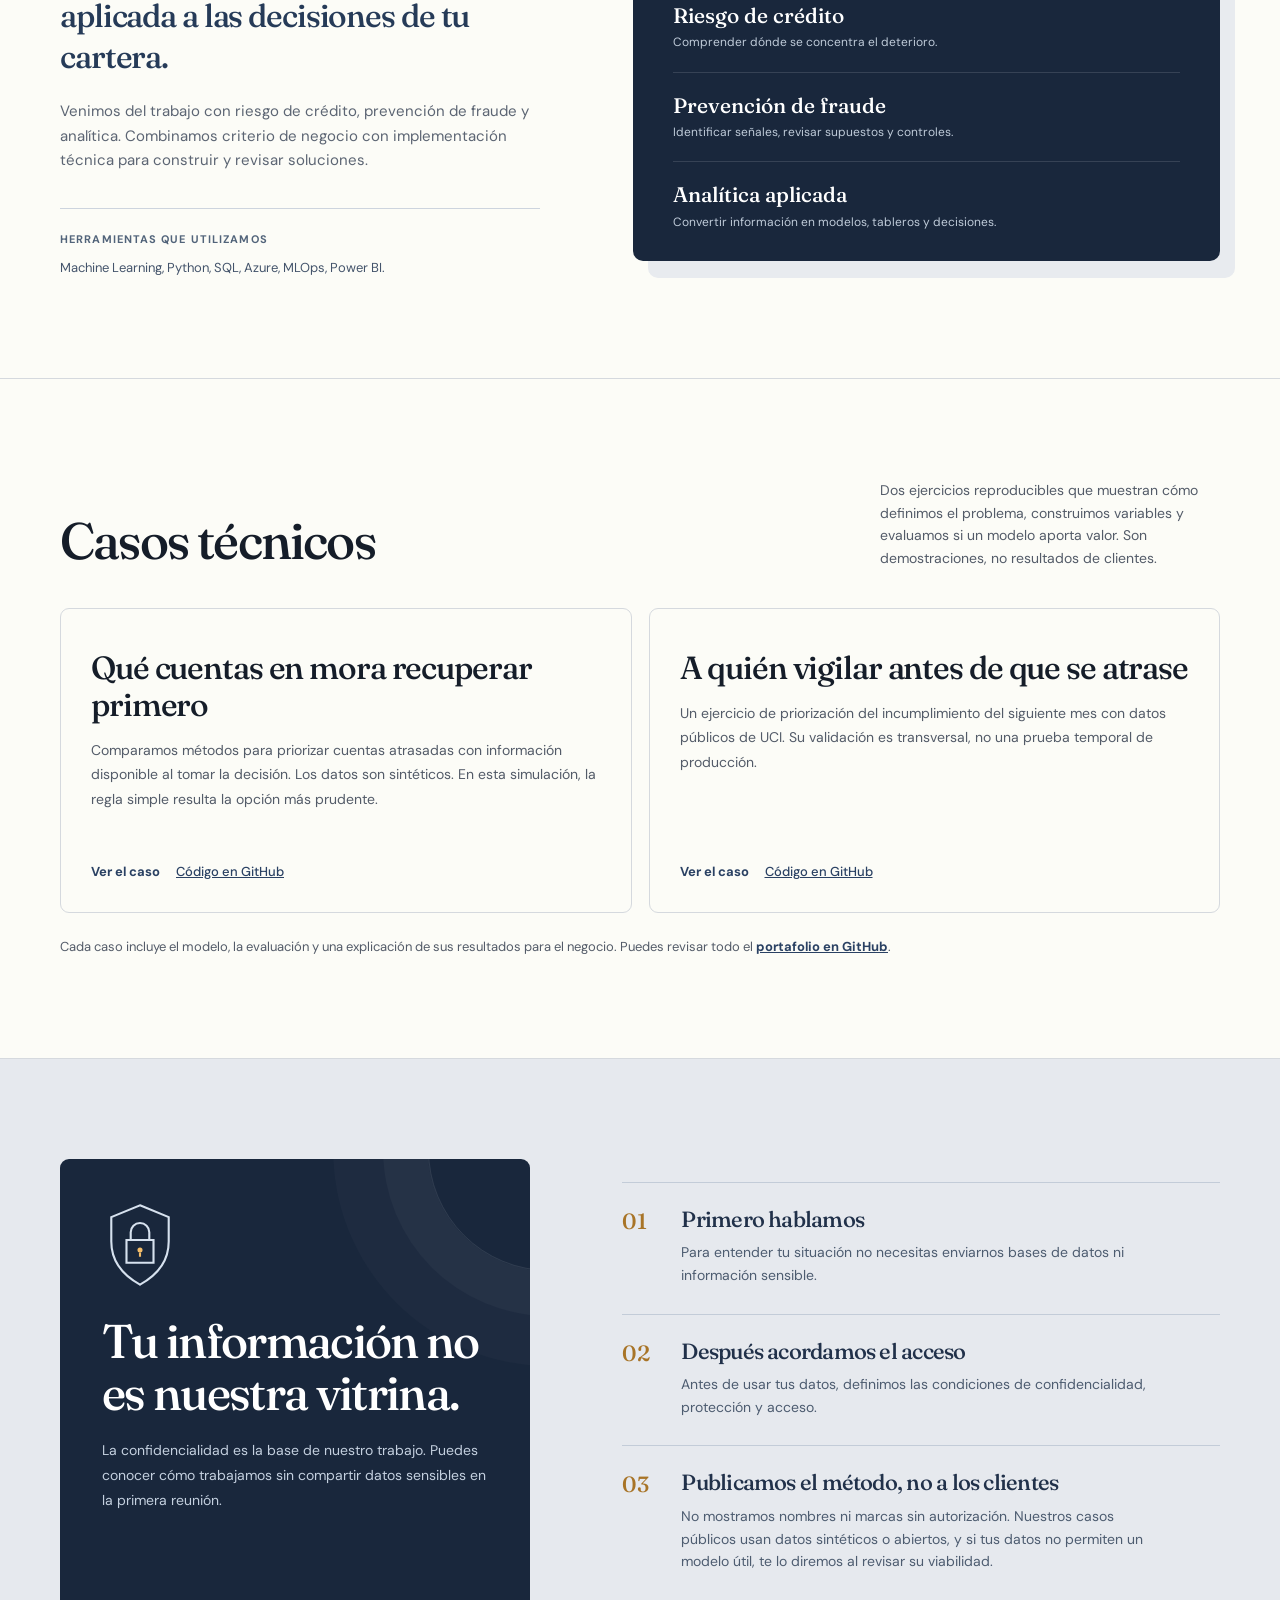
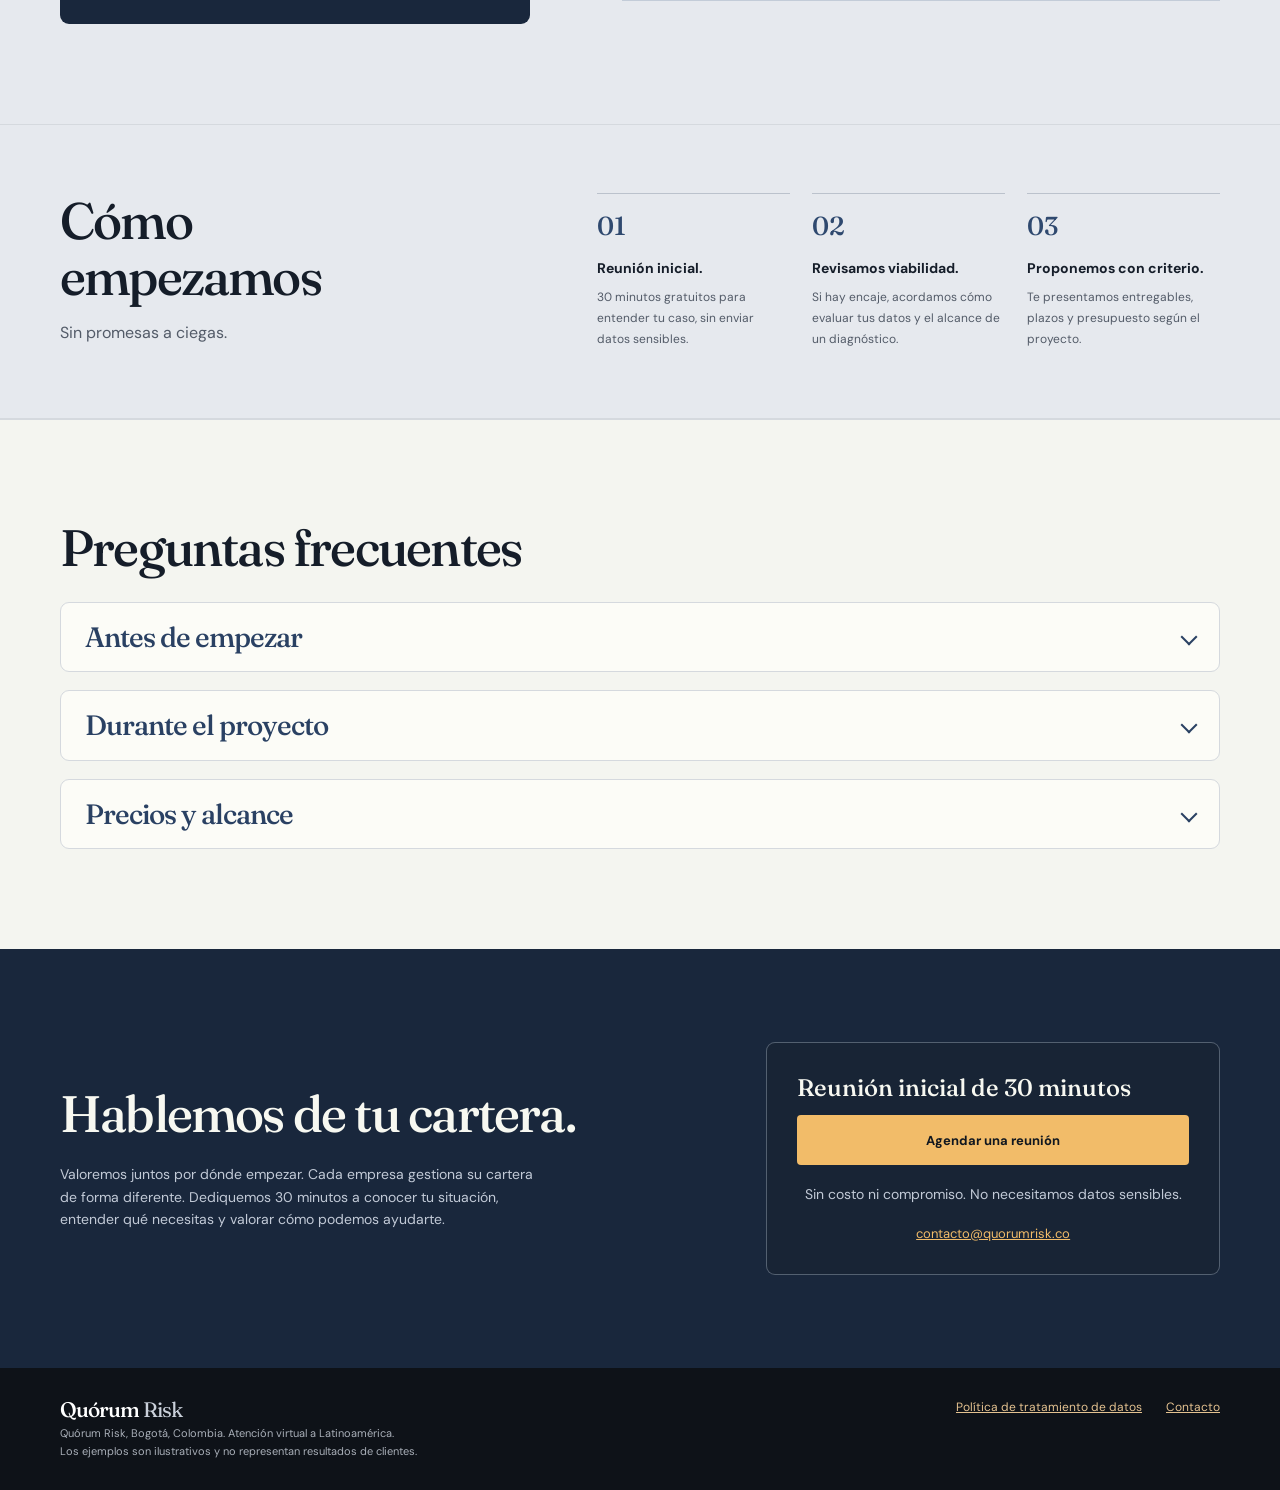
==== commit aaa548d8: "Agrupamos las preguntas frecuentes en tres desplegables" ====
--- a/index.html
+++ b/index.html
@@ -39,7 +39,7 @@
 .service-audience p{font-size:14px;line-height:1.8;color:var(--muted)}
 .service-audience>div:last-child{border-left:1px solid #cbd3df;padding-left:45px}
 @media(max-width:820px){.service-audience{grid-template-columns:1fr;gap:24px;padding:26px}.service-audience>div:last-child{border-left:0;border-top:1px solid #cbd3df;padding-left:0;padding-top:23px}}
-.team-panel,.privacy-panel{padding:30px;border:1px solid var(--line);border-radius:9px;background:var(--surface)}.team-panel p,.privacy-panel p{max-width:81ch;color:var(--muted);font-size:15px}.trust{background:#e6e9ee}.trust h2{margin-bottom:20px}.trust .privacy-panel{border-color:#cbd2db}.text-link{color:var(--pine2);font-weight:700;text-decoration:underline}.faq{background:var(--paper);border-top:1px solid var(--line)}.faq h2{margin-bottom:25px}.faq details{padding:17px 0;border-bottom:1px solid var(--line)}.faq summary{font-weight:700;color:#233149;cursor:pointer;min-height:44px;display:flex;align-items:center}.faq details p{color:var(--muted);font-size:14px;max-width:80ch;padding:0 0 8px}.faq .closing{margin-top:30px}.footer .wrap{align-items:flex-start}.footer-links{display:flex;gap:24px;flex-wrap:wrap}.footer-links a{color:#e4c290;font-size:12px}.service-note{line-height:1.7}
+.team-panel,.privacy-panel{padding:30px;border:1px solid var(--line);border-radius:9px;background:var(--surface)}.team-panel p,.privacy-panel p{max-width:81ch;color:var(--muted);font-size:15px}.trust{background:#e6e9ee}.trust h2{margin-bottom:20px}.trust .privacy-panel{border-color:#cbd2db}.text-link{color:var(--pine2);font-weight:700;text-decoration:underline}.faq{background:var(--paper);border-top:1px solid var(--line)}.faq h2{margin-bottom:25px}.faq .closing{margin-top:30px}.footer .wrap{align-items:flex-start}.footer-links{display:flex;gap:24px;flex-wrap:wrap}.footer-links a{color:#e4c290;font-size:12px}.service-note{line-height:1.7}
 @media(max-width:1080px){.service-cards{gap:12px}}
 @media(max-width:820px){.mobile-nav{display:block;margin-left:auto}.right{margin-left:0}.service-cards{grid-template-columns:1fr}.section{padding:75px 0}.sample{max-width:620px}}
 @media(max-width:580px){.header-content{gap:6px}.logo{gap:6px}.header-cta{font-size:10px;padding:8px}.mobile-nav summary{padding:8px;font-size:11px}.sample-body{padding:17px}.priority-table{min-width:440px}.service-group h3{font-size:22px}.pain-list li{font-size:14px}.contact-panel{padding:22px}.footer-links{gap:13px}}
@@ -115,8 +115,19 @@
   .bar-track{margin-top:6px;height:4px}.sample-foot{font-size:11px}
   .team-expertise{padding:25px 21px}.trust-lead{padding:30px 27px}.trust-lead h2{font-size:clamp(2.35rem,10vw,3.2rem)}.trust-item{grid-template-columns:30px 1fr;gap:12px}.trust-item h3{font-size:19px}
 }
-.faq-group{margin-top:32px}
-.faq-group h3{font-size:clamp(1.35rem,2.5vw,1.75rem);color:var(--pine2);margin-bottom:10px}
+.faq-group{margin-top:18px;border:1px solid var(--line);border-radius:9px;background:var(--surface);overflow:hidden}
+.faq-group>summary{list-style:none;cursor:pointer;min-height:66px;padding:18px 24px;display:flex;align-items:center;justify-content:space-between;gap:16px}
+.faq-group>summary::-webkit-details-marker{display:none}
+.faq-group>summary::after{content:"";width:10px;height:10px;flex:0 0 10px;border-right:2px solid var(--pine2);border-bottom:2px solid var(--pine2);transform:rotate(45deg);transition:transform .2s}
+.faq-group[open]>summary::after{transform:rotate(225deg)}
+.faq-group[open]>summary{border-bottom:1px solid var(--line)}
+.faq-group>summary h3{font-size:clamp(1.35rem,2.5vw,1.75rem);color:var(--pine2);margin:0}
+.faq-items{padding:3px 24px 11px}
+.faq-item{padding:19px 0;border-bottom:1px solid var(--line)}
+.faq-item:last-child{border-bottom:0}
+.faq-item h4{font:700 15px/1.5 var(--body);color:#233149;margin:0 0 5px}
+.faq-item p{color:var(--muted);font-size:14px;max-width:80ch;margin:0}
+@media(prefers-reduced-motion:reduce){.faq-group>summary::after{transition:none}}
 
 </style>
 </head>
@@ -193,20 +204,20 @@
       <div class="step"><b>03</b><strong>Proponemos con criterio.</strong><p>Te presentamos entregables, plazos y presupuesto según el proyecto.</p></div>
     </div></div></section>
     <section class="section faq" id="preguntas" aria-labelledby="faq-titulo"><div class="wrap"><h2 id="faq-titulo">Preguntas frecuentes</h2>
-      <div class="faq-group"><h3>Antes de empezar</h3>
-        <details><summary>¿Qué datos necesitan?</summary><p>Información de facturas o cuotas, vencimientos, pagos y saldos. En la primera reunión no nos envías nada. Si avanzamos, acordamos qué datos se necesitan y cómo protegerlos.</p></details>
-        <details><summary>¿Necesito un equipo técnico?</summary><p>No para la primera revisión. Podemos comenzar con archivos que ya tengas, desde Excel hasta reportes de tu sistema. Para conectarnos a sistemas internos quizá necesitemos apoyo de tu equipo técnico.</p></details>
-        <details><summary>¿Qué diferencia hay entre la reunión y un diagnóstico?</summary><p>La primera reunión de 30 minutos es gratuita y sirve para conocer tu caso. El diagnóstico es un trabajo contratado con un alcance, entregables y presupuesto acordados previamente.</p></details>
-      </div>
-      <div class="faq-group"><h3>Durante el proyecto</h3>
-        <details><summary>¿Cuánto tarda un proyecto?</summary><p>Depende del alcance y del estado de tus datos. Después de conocer tu situación, te presentamos una propuesta con entregables, tiempos y presupuesto.</p></details>
-        <details><summary>¿Reemplazan a mi equipo de cobranza?</summary><p>No. Ayudamos a decidir dónde enfocar el esfuerzo de tu equipo. El alcance operativo se define con cada empresa.</p></details>
-        <details><summary>¿Pueden revisar un modelo o tablero que ya tenemos?</summary><p>Sí. Auditamos modelos de Machine Learning y tableros de Power BI, tanto sus datos como sus cálculos y validación.</p></details>
-      </div>
-      <div class="faq-group"><h3>Precios y alcance</h3>
-        <details><summary>¿Cuánto cuesta y cómo se paga?</summary><p>Los precios desde aparecen en <a href="#soluciones">Servicios y precios</a>. La forma de pago se acuerda en la propuesta.</p></details>
-        <details><summary>¿Trabajan fuera de Colombia?</summary><p>Sí. Desde Bogotá trabajamos de forma virtual con empresas de México, Argentina, Perú, Bolivia, Chile y el resto de Latinoamérica.</p></details>
-      </div>
+      <details class="faq-group"><summary><h3>Antes de empezar</h3></summary><div class="faq-items">
+        <div class="faq-item"><h4>¿Qué datos necesitan?</h4><p>Información de facturas o cuotas, vencimientos, pagos y saldos. En la primera reunión no nos envías nada. Si avanzamos, acordamos qué datos se necesitan y cómo protegerlos.</p></div>
+        <div class="faq-item"><h4>¿Necesito un equipo técnico?</h4><p>No para la primera revisión. Podemos comenzar con archivos que ya tengas, desde Excel hasta reportes de tu sistema. Para conectarnos a sistemas internos quizá necesitemos apoyo de tu equipo técnico.</p></div>
+        <div class="faq-item"><h4>¿Qué diferencia hay entre la reunión y un diagnóstico?</h4><p>La primera reunión de 30 minutos es gratuita y sirve para conocer tu caso. El diagnóstico es un trabajo contratado con un alcance, entregables y presupuesto acordados previamente.</p></div>
+      </div></details>
+      <details class="faq-group"><summary><h3>Durante el proyecto</h3></summary><div class="faq-items">
+        <div class="faq-item"><h4>¿Cuánto tarda un proyecto?</h4><p>Depende del alcance y del estado de tus datos. Después de conocer tu situación, te presentamos una propuesta con entregables, tiempos y presupuesto.</p></div>
+        <div class="faq-item"><h4>¿Reemplazan a mi equipo de cobranza?</h4><p>No. Ayudamos a decidir dónde enfocar el esfuerzo de tu equipo. El alcance operativo se define con cada empresa.</p></div>
+        <div class="faq-item"><h4>¿Pueden revisar un modelo o tablero que ya tenemos?</h4><p>Sí. Auditamos modelos de Machine Learning y tableros de Power BI, tanto sus datos como sus cálculos y validación.</p></div>
+      </div></details>
+      <details class="faq-group"><summary><h3>Precios y alcance</h3></summary><div class="faq-items">
+        <div class="faq-item"><h4>¿Cuánto cuesta y cómo se paga?</h4><p>Los precios desde aparecen en <a href="#soluciones">Servicios y precios</a>. La forma de pago se acuerda en la propuesta.</p></div>
+        <div class="faq-item"><h4>¿Trabajan fuera de Colombia?</h4><p>Sí. Desde Bogotá trabajamos de forma virtual con empresas de México, Argentina, Perú, Bolivia, Chile y el resto de Latinoamérica.</p></div>
+      </div></details>
     </div></section>
     <section class="contact" id="agenda" aria-labelledby="agenda-titulo"><div class="wrap contact-grid"><div><h2 id="agenda-titulo">Hablemos de tu cartera.</h2><p>Valoremos juntos por dónde empezar. Cada empresa gestiona su cartera de forma diferente. Dediquemos 30 minutos a conocer tu situación, entender qué necesitas y valorar cómo podemos ayudarte.</p></div><div class="contact-panel"><strong>Reunión inicial de 30 minutos</strong><a class="button button-primary" href="https://cal.com/quorumrisk" target="_blank" rel="noopener noreferrer">Agendar una reunión</a><p class="micro">Sin costo ni compromiso. No necesitamos datos sensibles.</p><a class="email" href="mailto:contacto@quorumrisk.co?subject=Consulta%20sobre%20cartera">contacto@quorumrisk.co</a></div></div></section>
   </main>
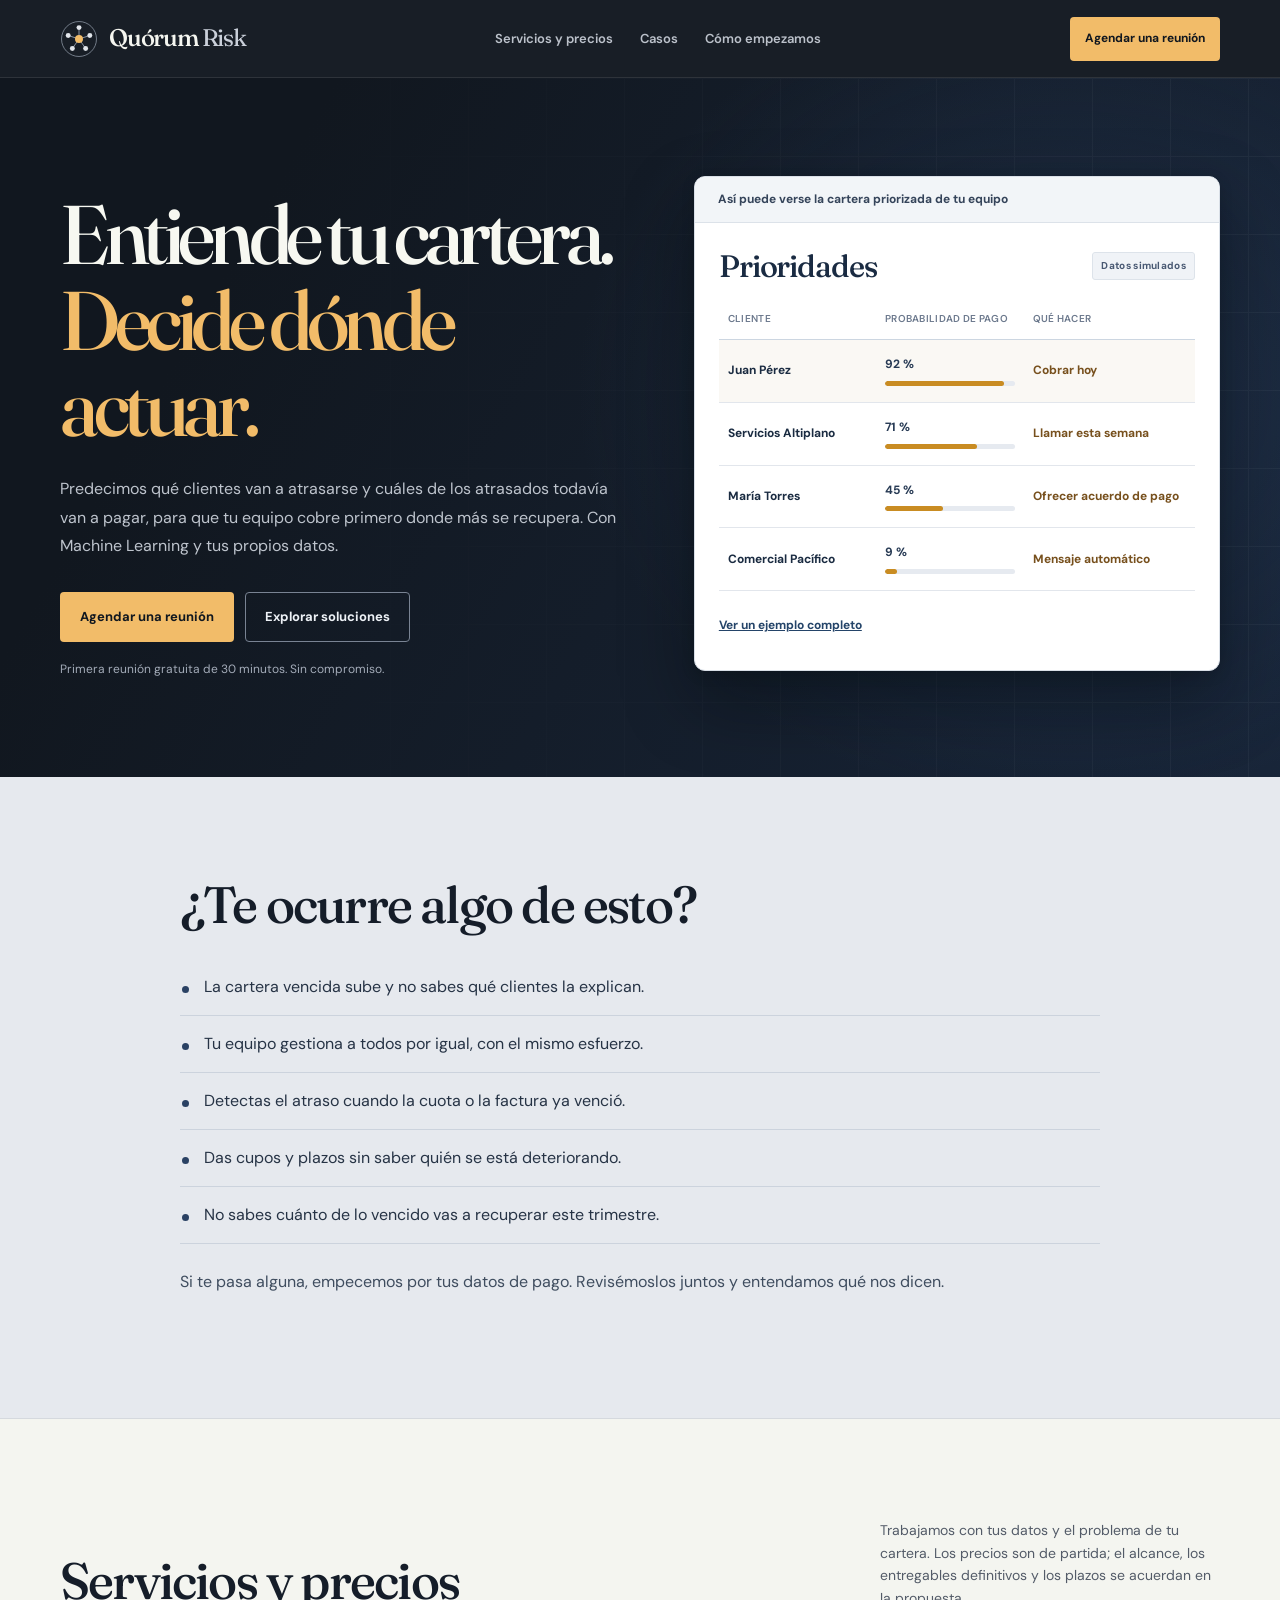
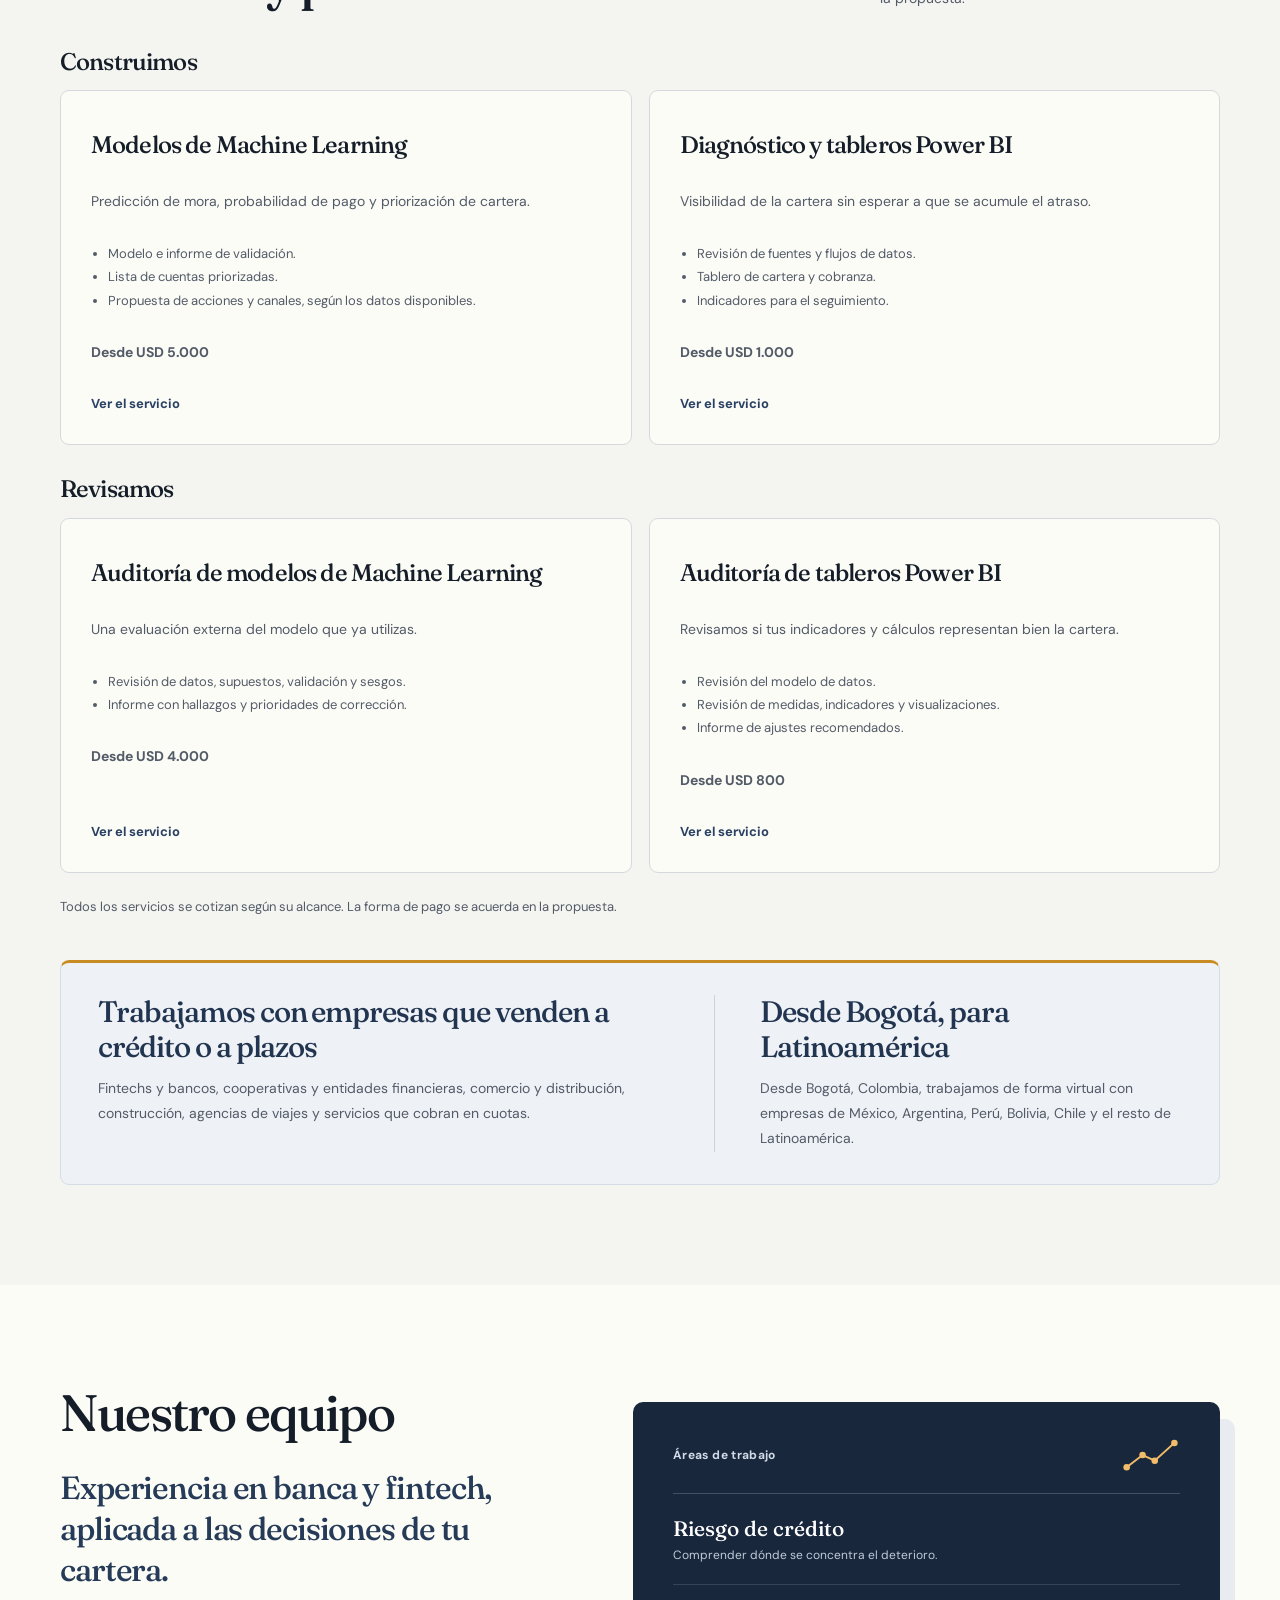
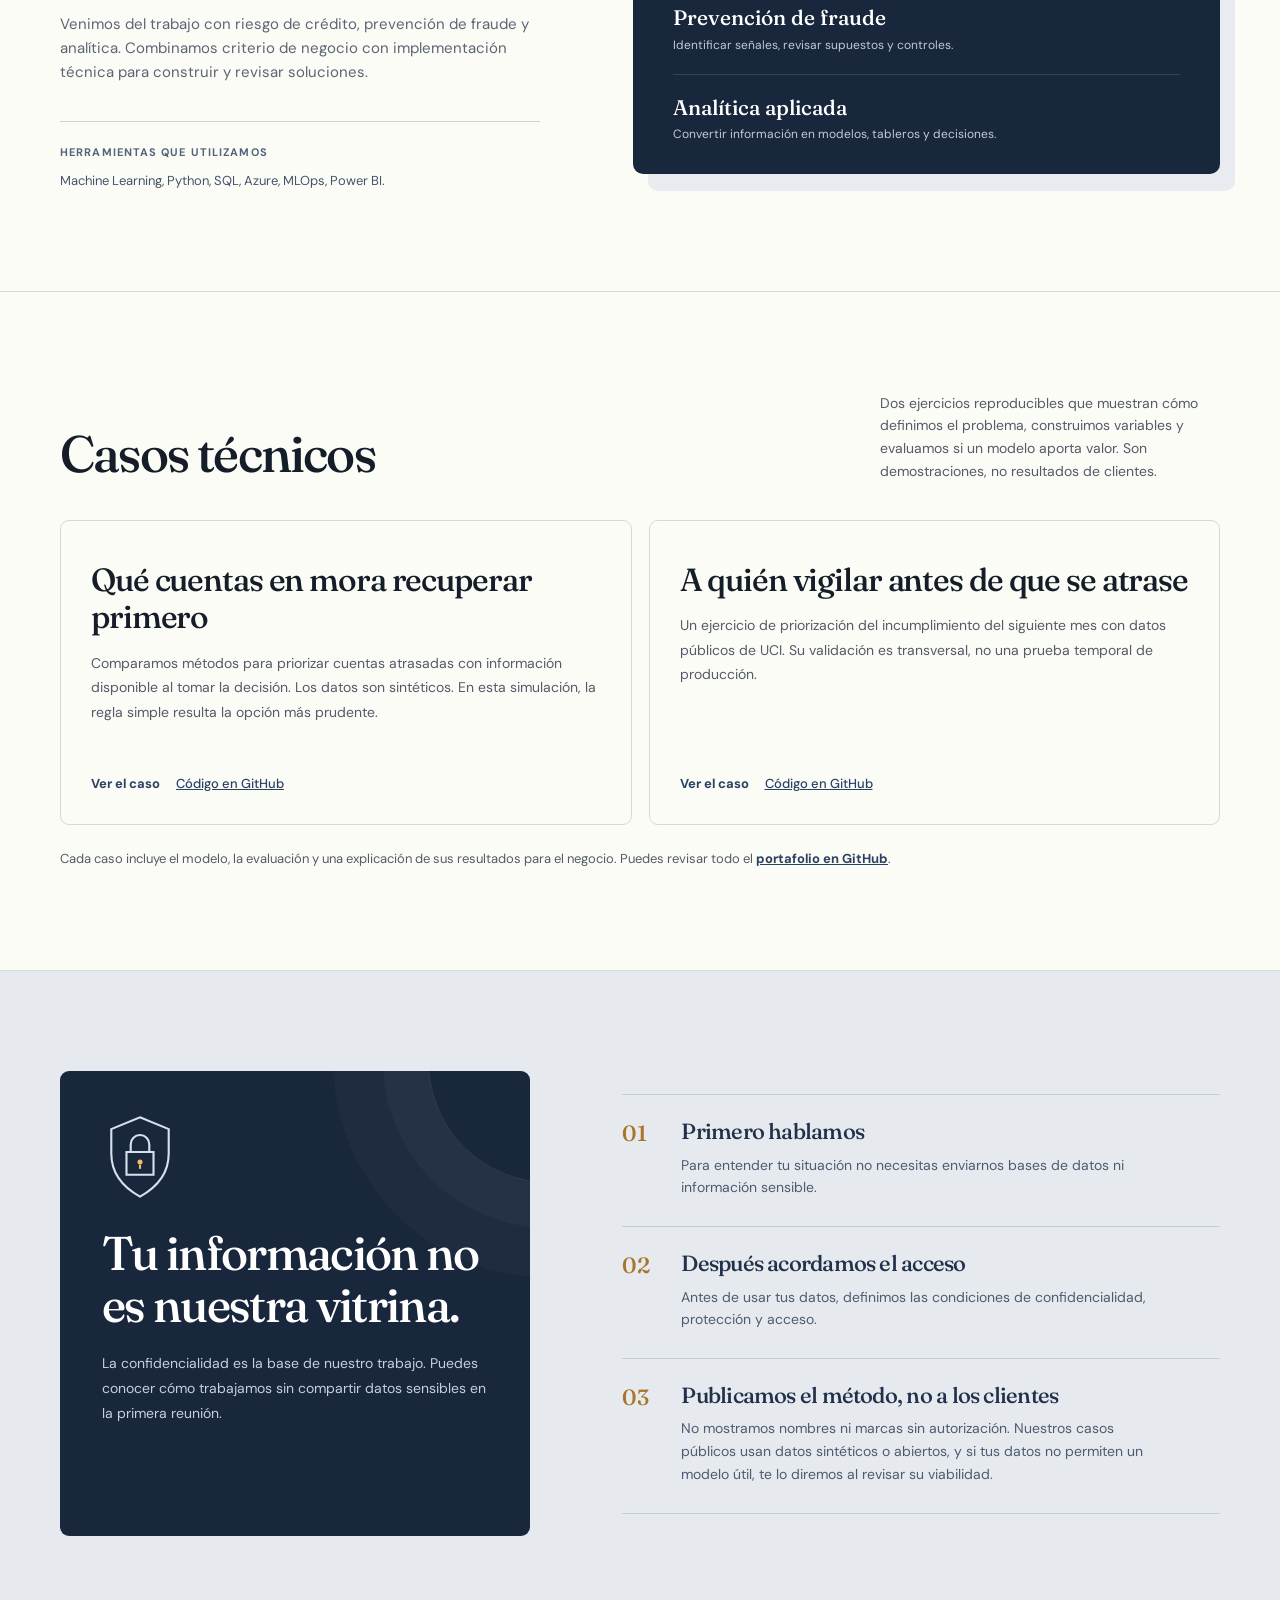
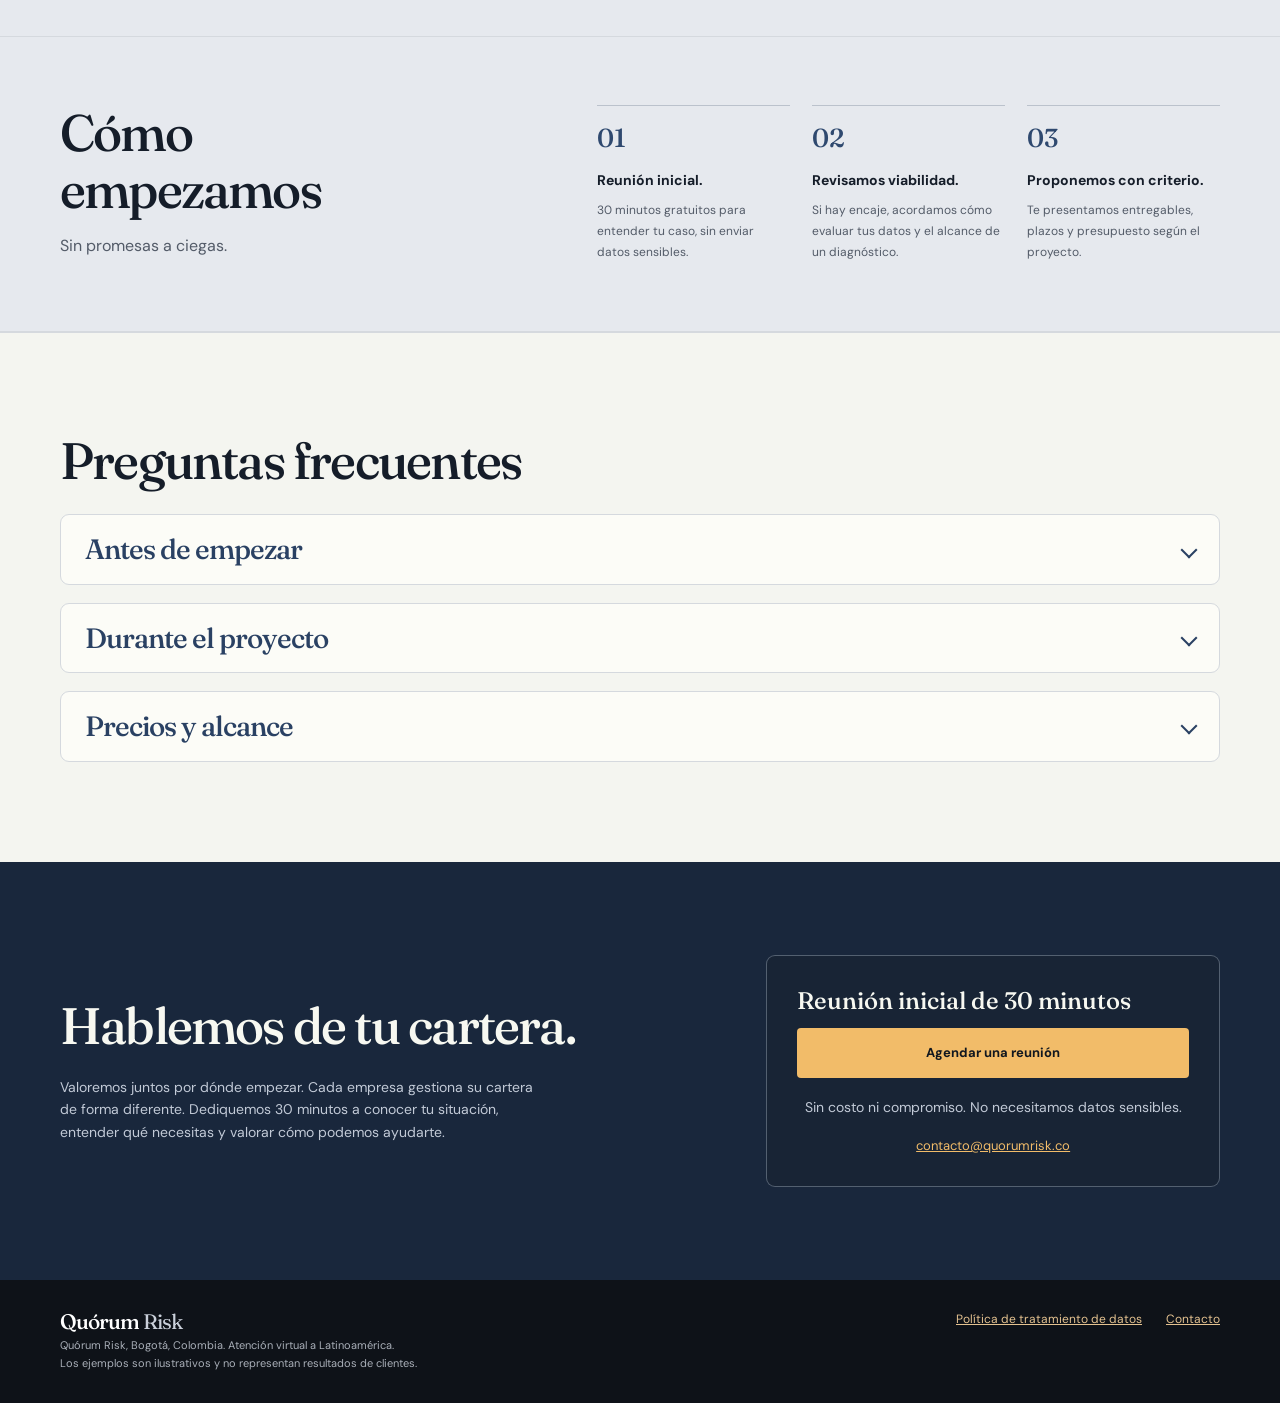
==== commit 9b1f2fbe: "Simplificamos el menú y quitamos la cita de los problemas" ====
--- a/index.html
+++ b/index.html
@@ -138,7 +138,7 @@
       <svg viewBox="0 0 40 40" fill="none" aria-hidden="true"><circle cx="20" cy="20" r="18.4" stroke="#a9b4c4" opacity=".65"/><g stroke="#8e98a8"><path d="M20 8V20M31.4 16.3 20 20M27 30 20 20M13 30 20 20M8.6 16.3 20 20"/></g><g fill="#e2e6eb"><circle cx="20" cy="8" r="2.6"/><circle cx="31.4" cy="16.3" r="2.6"/><circle cx="27" cy="30" r="2.6"/><circle cx="13" cy="30" r="2.6"/><circle cx="8.6" cy="16.3" r="2.6"/></g><circle cx="20" cy="20" r="4.2" fill="#f2bc69"/></svg>
       <span class="logo-text">Quórum <span>Risk</span></span>
     </a>
-    <nav class="nav" aria-label="Navegación principal"><a href="#soluciones">Servicios</a><a href="#soluciones">Precios</a><a href="#casos">Casos</a><a href="#como-empezamos">Cómo empezamos</a></nav>
+    <nav class="nav" aria-label="Navegación principal"><a href="#soluciones">Servicios y precios</a><a href="#casos">Casos</a><a href="#como-empezamos">Cómo empezamos</a></nav>
     <details class="mobile-nav"><summary>Menú</summary><nav aria-label="Navegación móvil"><a href="#soluciones">Servicios y precios</a><a href="#casos">Casos técnicos</a><a href="#como-empezamos">Cómo empezamos</a><a href="https://cal.com/quorumrisk">Agendar una reunión</a></nav></details>
     <div class="right"><a class="header-cta" href="https://cal.com/quorumrisk">Agendar una reunión</a></div>
   </div></header>
@@ -169,7 +169,7 @@
       <li>Detectas el atraso cuando la cuota o la factura ya venció.</li>
       <li>Das cupos y plazos sin saber quién se está deteriorando.</li>
       <li>No sabes cuánto de lo vencido vas a recuperar este trimestre.</li>
-    </ul><p class="pain-closing">Si te pasa alguna, empecemos por tus datos de pago. Revisémoslos juntos y entendamos qué nos dicen.</p><a class="button button-primary" href="https://cal.com/quorumrisk">Agendar una reunión</a><p class="micro" style="color:var(--muted)">30 minutos sin costo.</p></div></section>
+    </ul><p class="pain-closing">Si te pasa alguna, empecemos por tus datos de pago. Revisémoslos juntos y entendamos qué nos dicen.</p></div></section>
     <section class="section" id="soluciones" aria-labelledby="servicios-titulo"><div class="wrap">
       <div class="section-intro"><div><h2 id="servicios-titulo">Servicios y precios</h2></div><p>Trabajamos con tus datos y el problema de tu cartera. Los precios son de partida; el alcance, los entregables definitivos y los plazos se acuerdan en la propuesta.</p></div>
       <div class="service-groups"><div class="service-group"><h3>Construimos</h3><div class="service-cards">
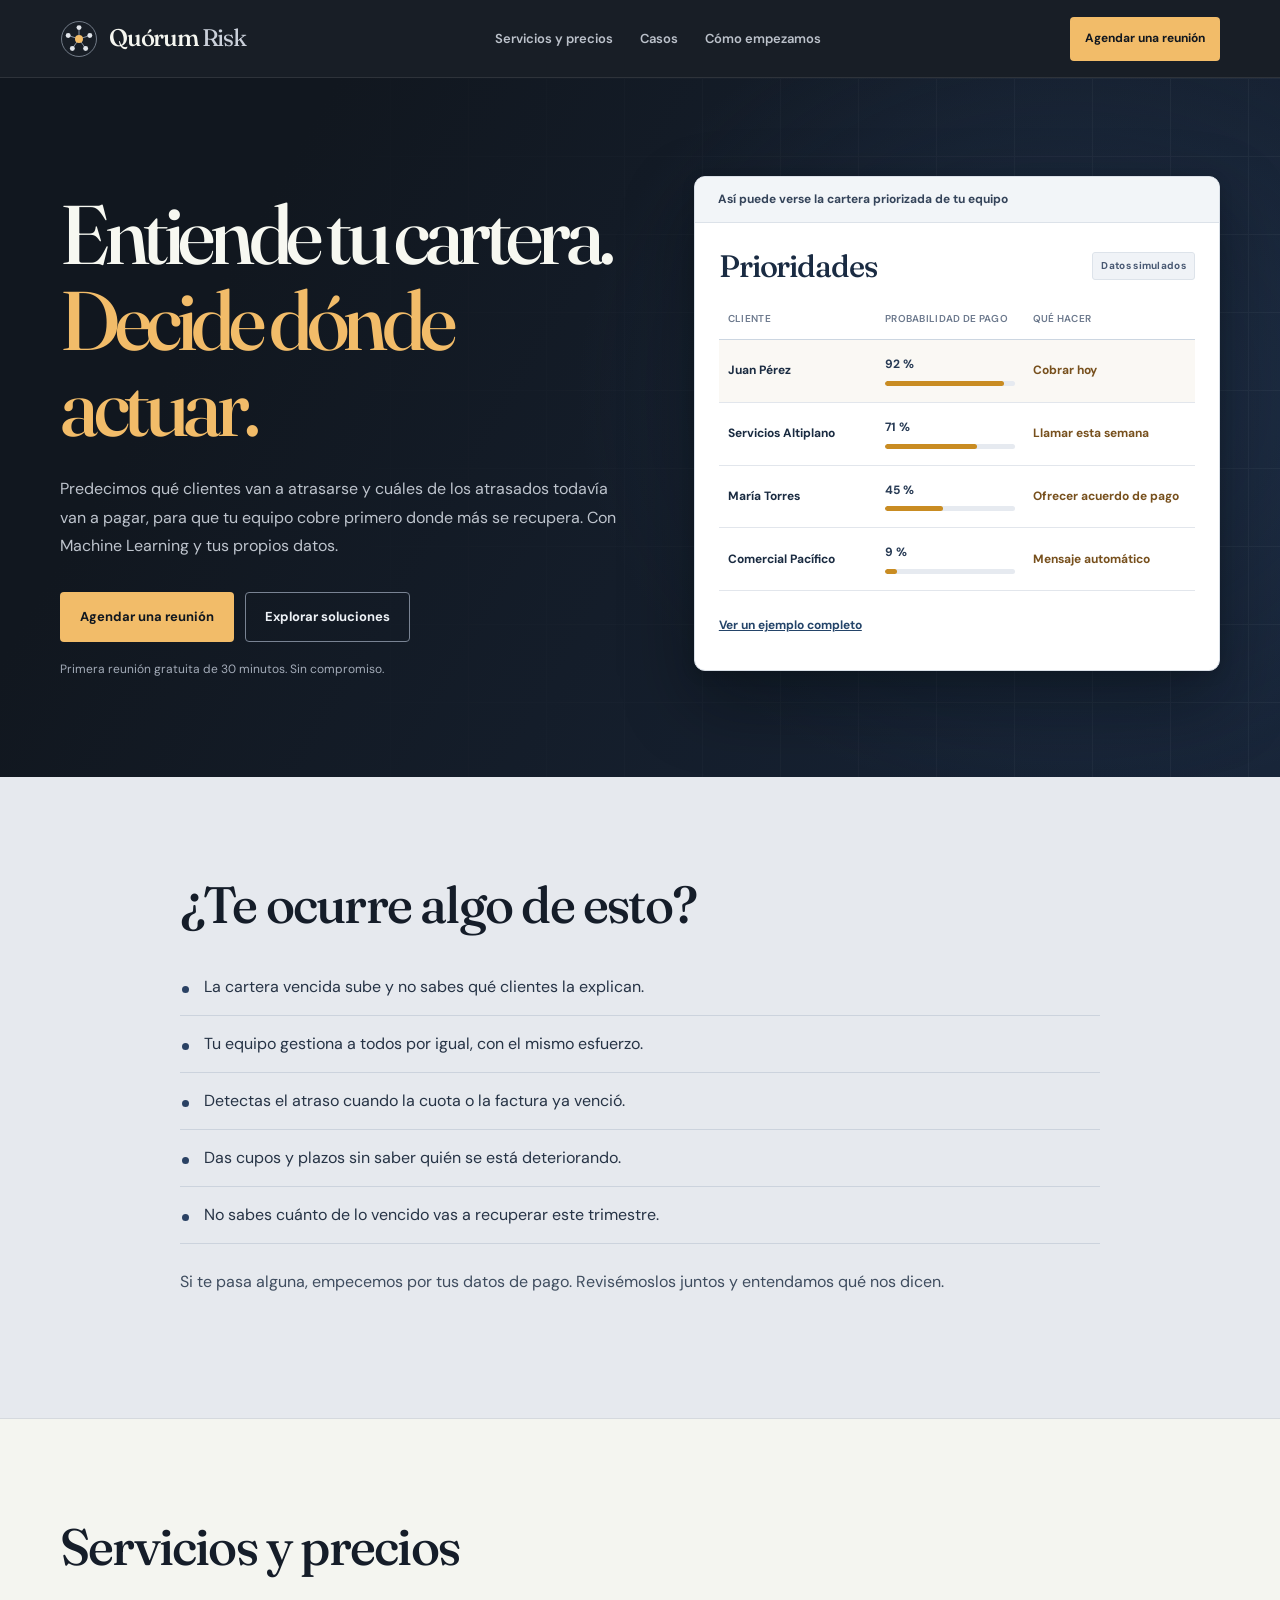
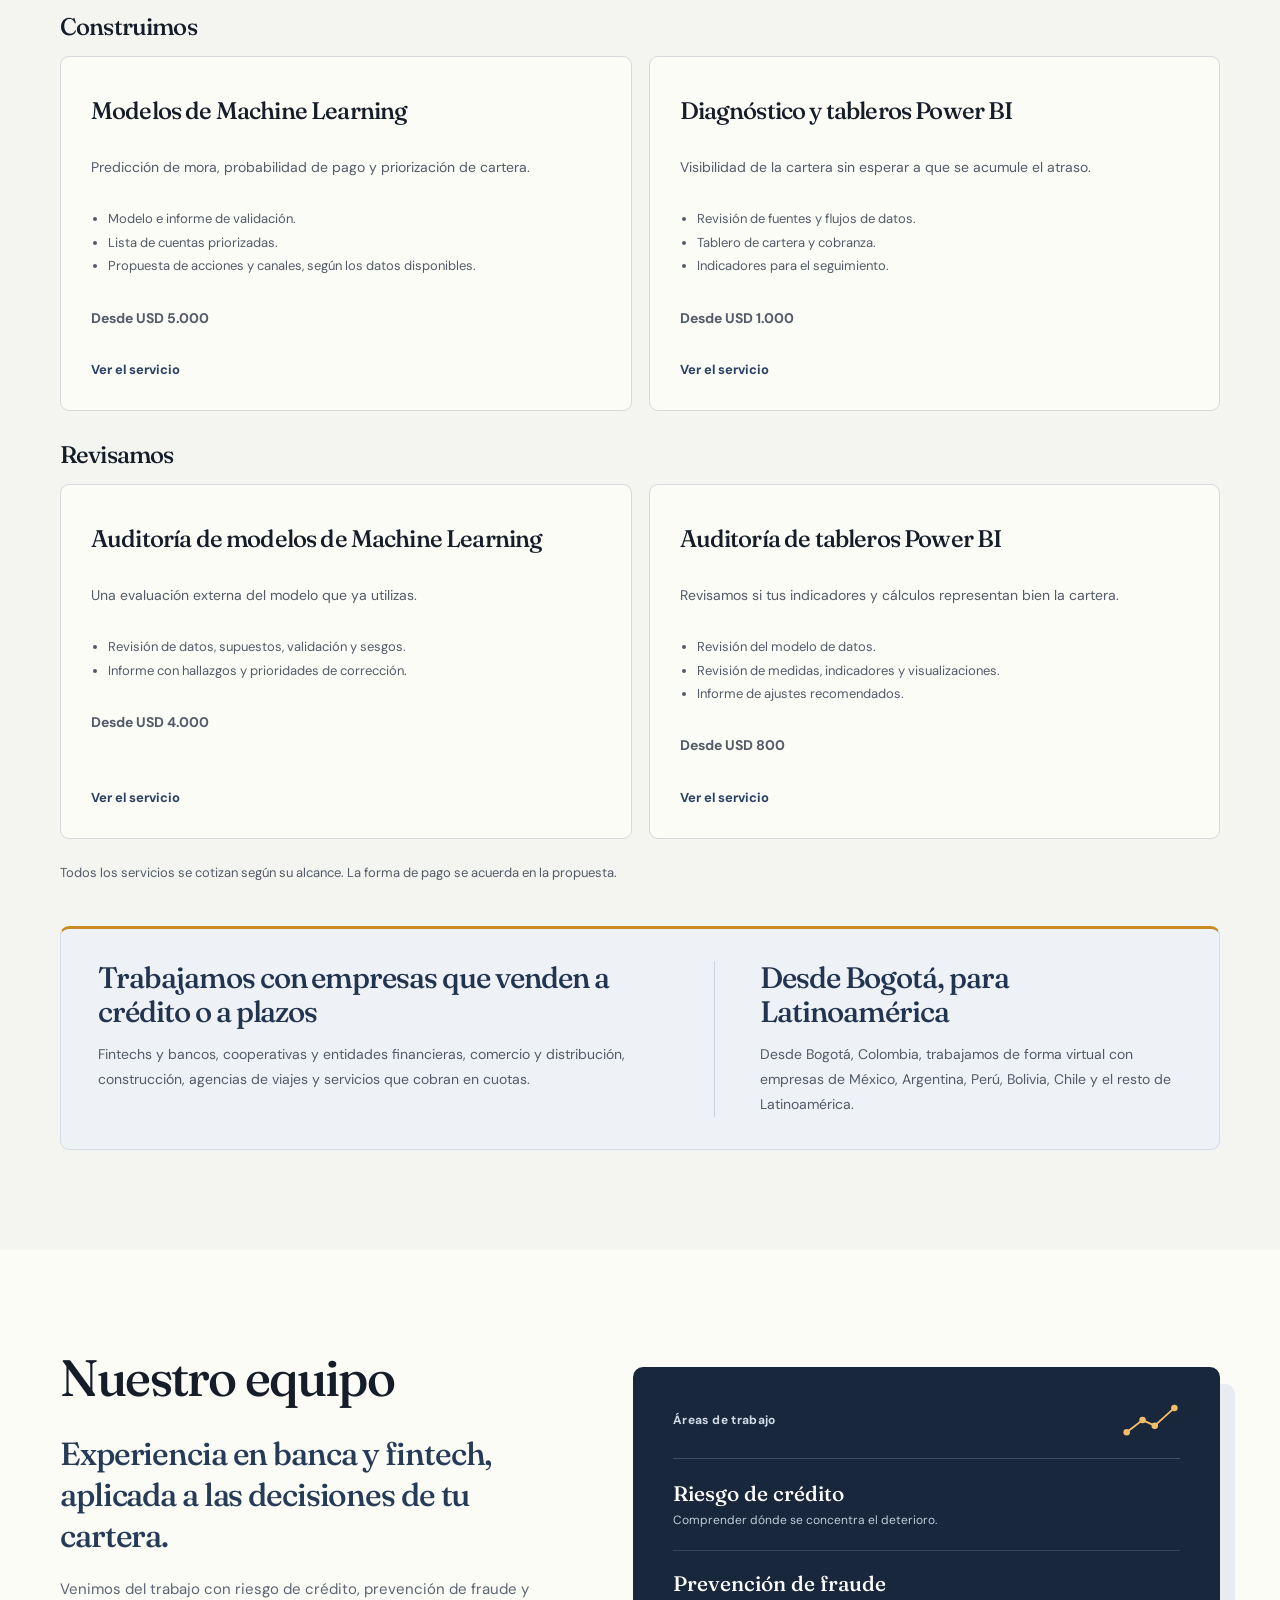
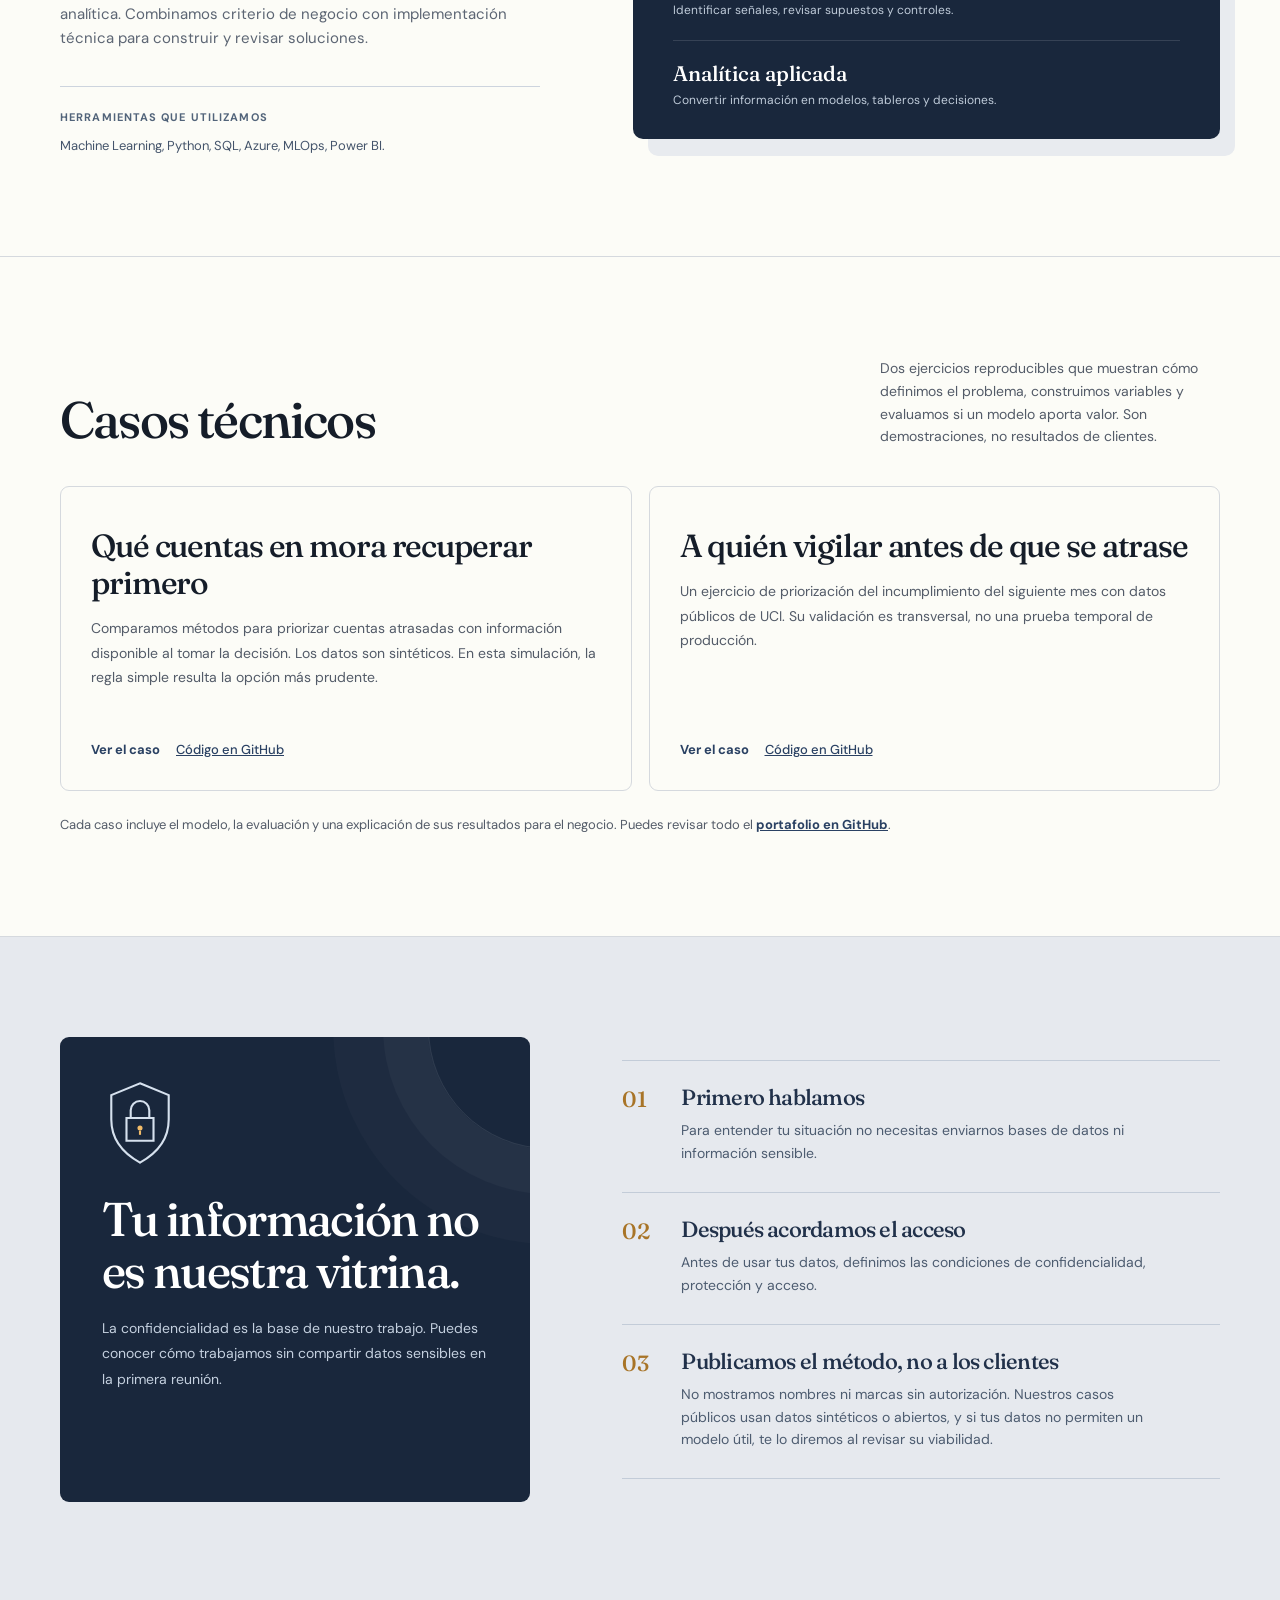
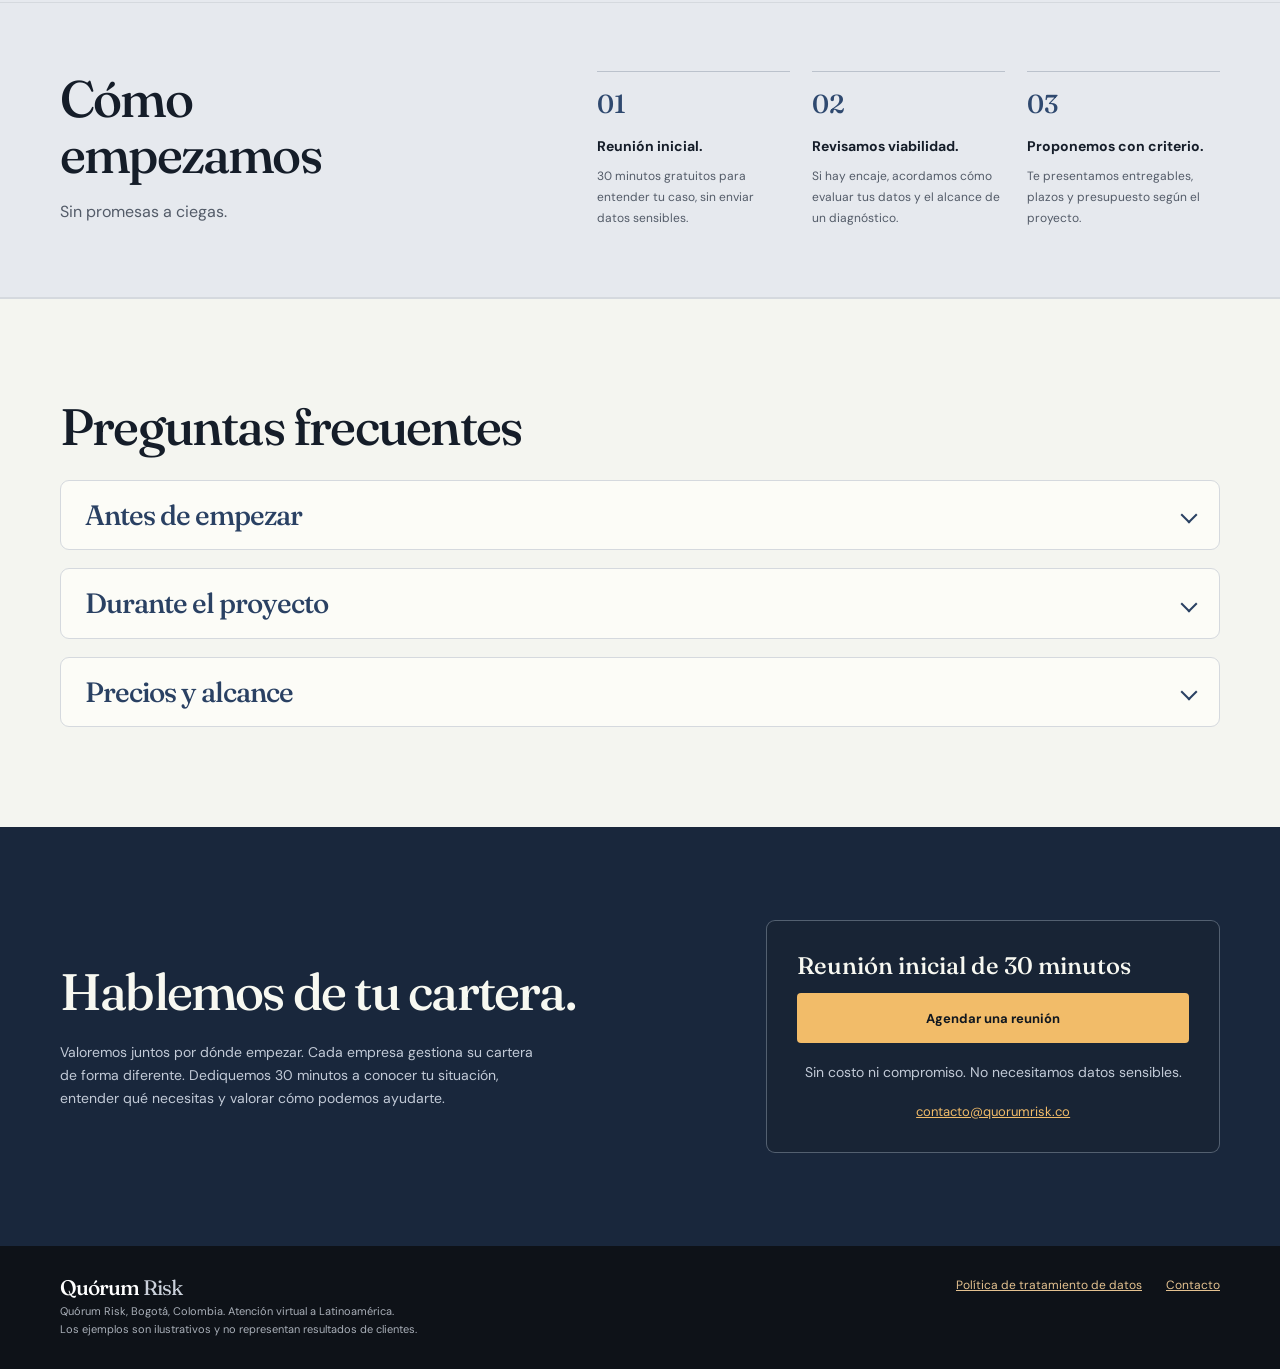
==== commit 382800cd: "Quitamos el párrafo introductorio de servicios y precios" ====
--- a/index.html
+++ b/index.html
@@ -171,7 +171,7 @@
       <li>No sabes cuánto de lo vencido vas a recuperar este trimestre.</li>
     </ul><p class="pain-closing">Si te pasa alguna, empecemos por tus datos de pago. Revisémoslos juntos y entendamos qué nos dicen.</p></div></section>
     <section class="section" id="soluciones" aria-labelledby="servicios-titulo"><div class="wrap">
-      <div class="section-intro"><div><h2 id="servicios-titulo">Servicios y precios</h2></div><p>Trabajamos con tus datos y el problema de tu cartera. Los precios son de partida; el alcance, los entregables definitivos y los plazos se acuerdan en la propuesta.</p></div>
+      <div class="section-intro"><div><h2 id="servicios-titulo">Servicios y precios</h2></div></div>
       <div class="service-groups"><div class="service-group"><h3>Construimos</h3><div class="service-cards">
         <article class="card"><h3>Modelos de Machine Learning</h3><p>Predicción de mora, probabilidad de pago y priorización de cartera.</p><ul class="deliverables"><li>Modelo e informe de validación.</li><li>Lista de cuentas priorizadas.</li><li>Propuesta de acciones y canales, según los datos disponibles.</li></ul><p class="price">Desde USD 5.000</p><a href="/recuperacion-de-cartera-morosa/">Ver el servicio</a></article>
         <article class="card"><h3>Diagnóstico y tableros Power BI</h3><p>Visibilidad de la cartera sin esperar a que se acumule el atraso.</p><ul class="deliverables"><li>Revisión de fuentes y flujos de datos.</li><li>Tablero de cartera y cobranza.</li><li>Indicadores para el seguimiento.</li></ul><p class="price">Desde USD 1.000</p><a href="/diagnostico-y-tablero-de-cartera/">Ver el servicio</a></article>
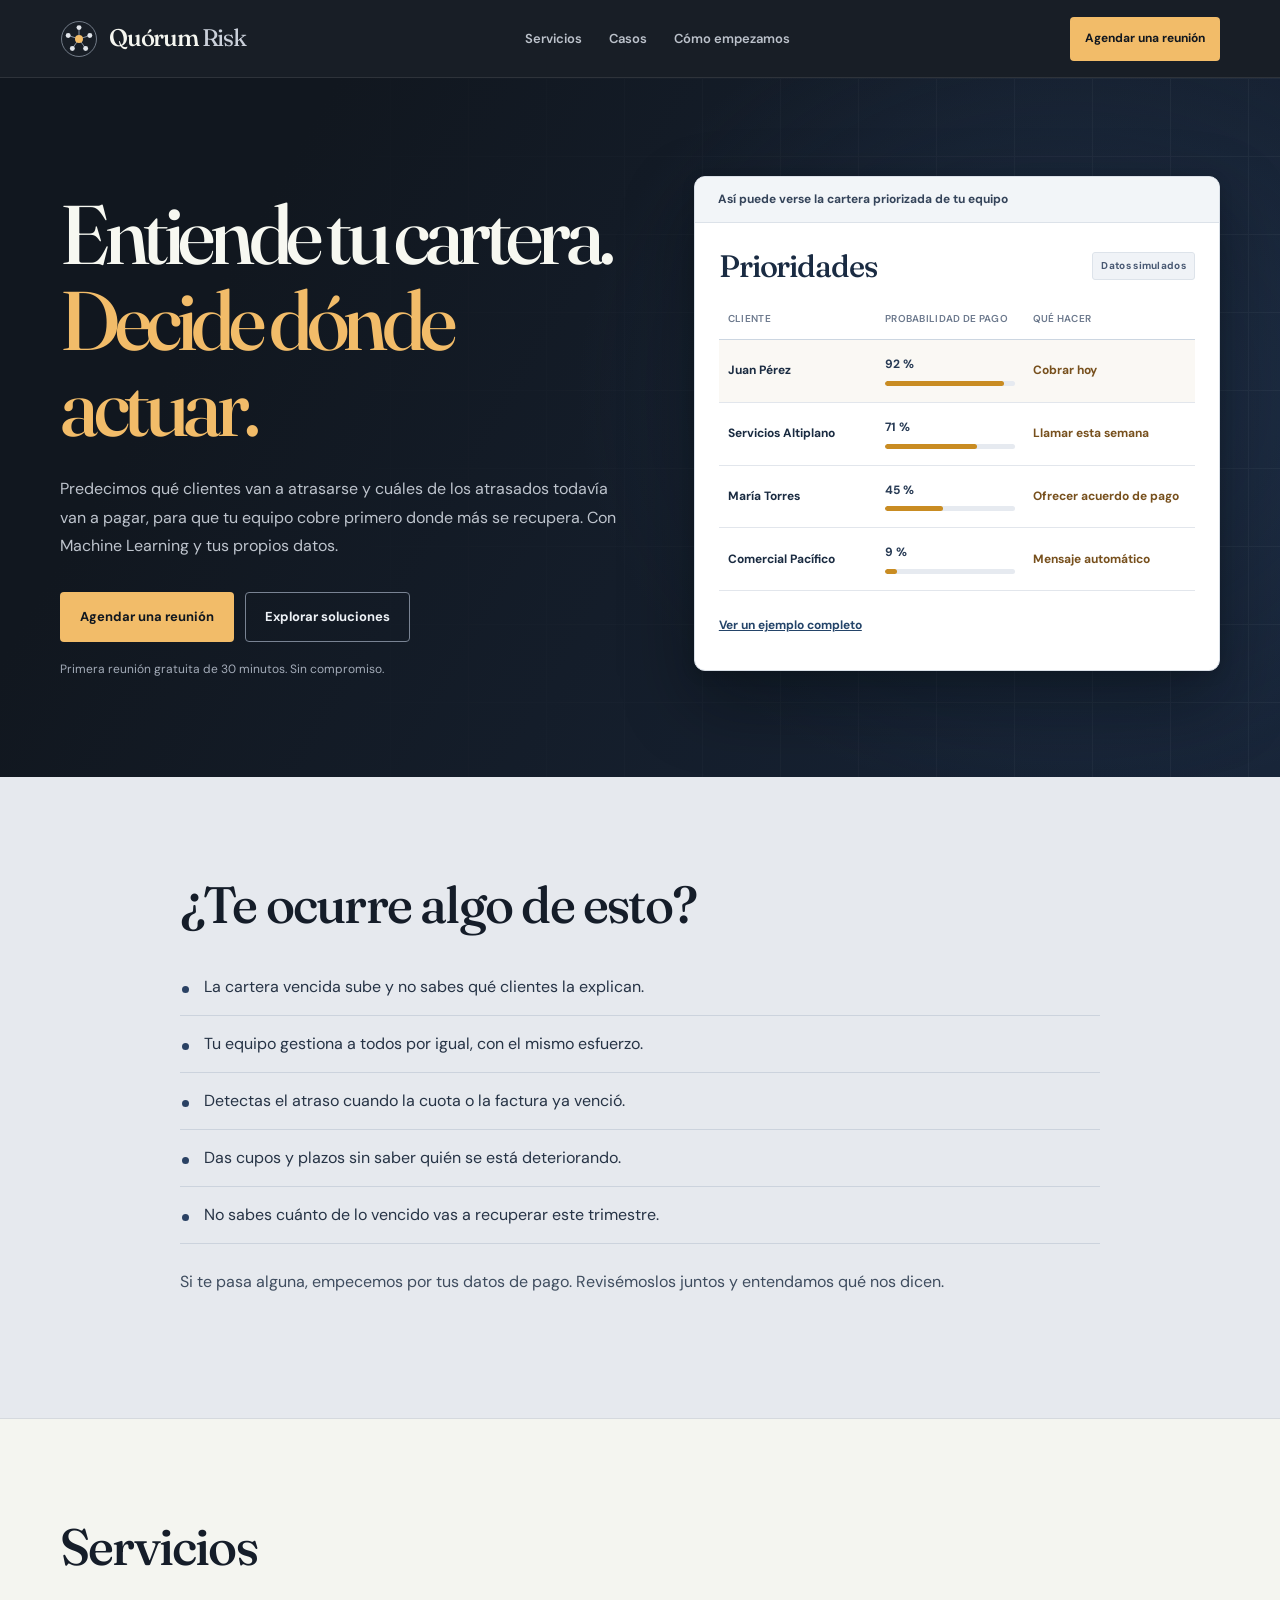
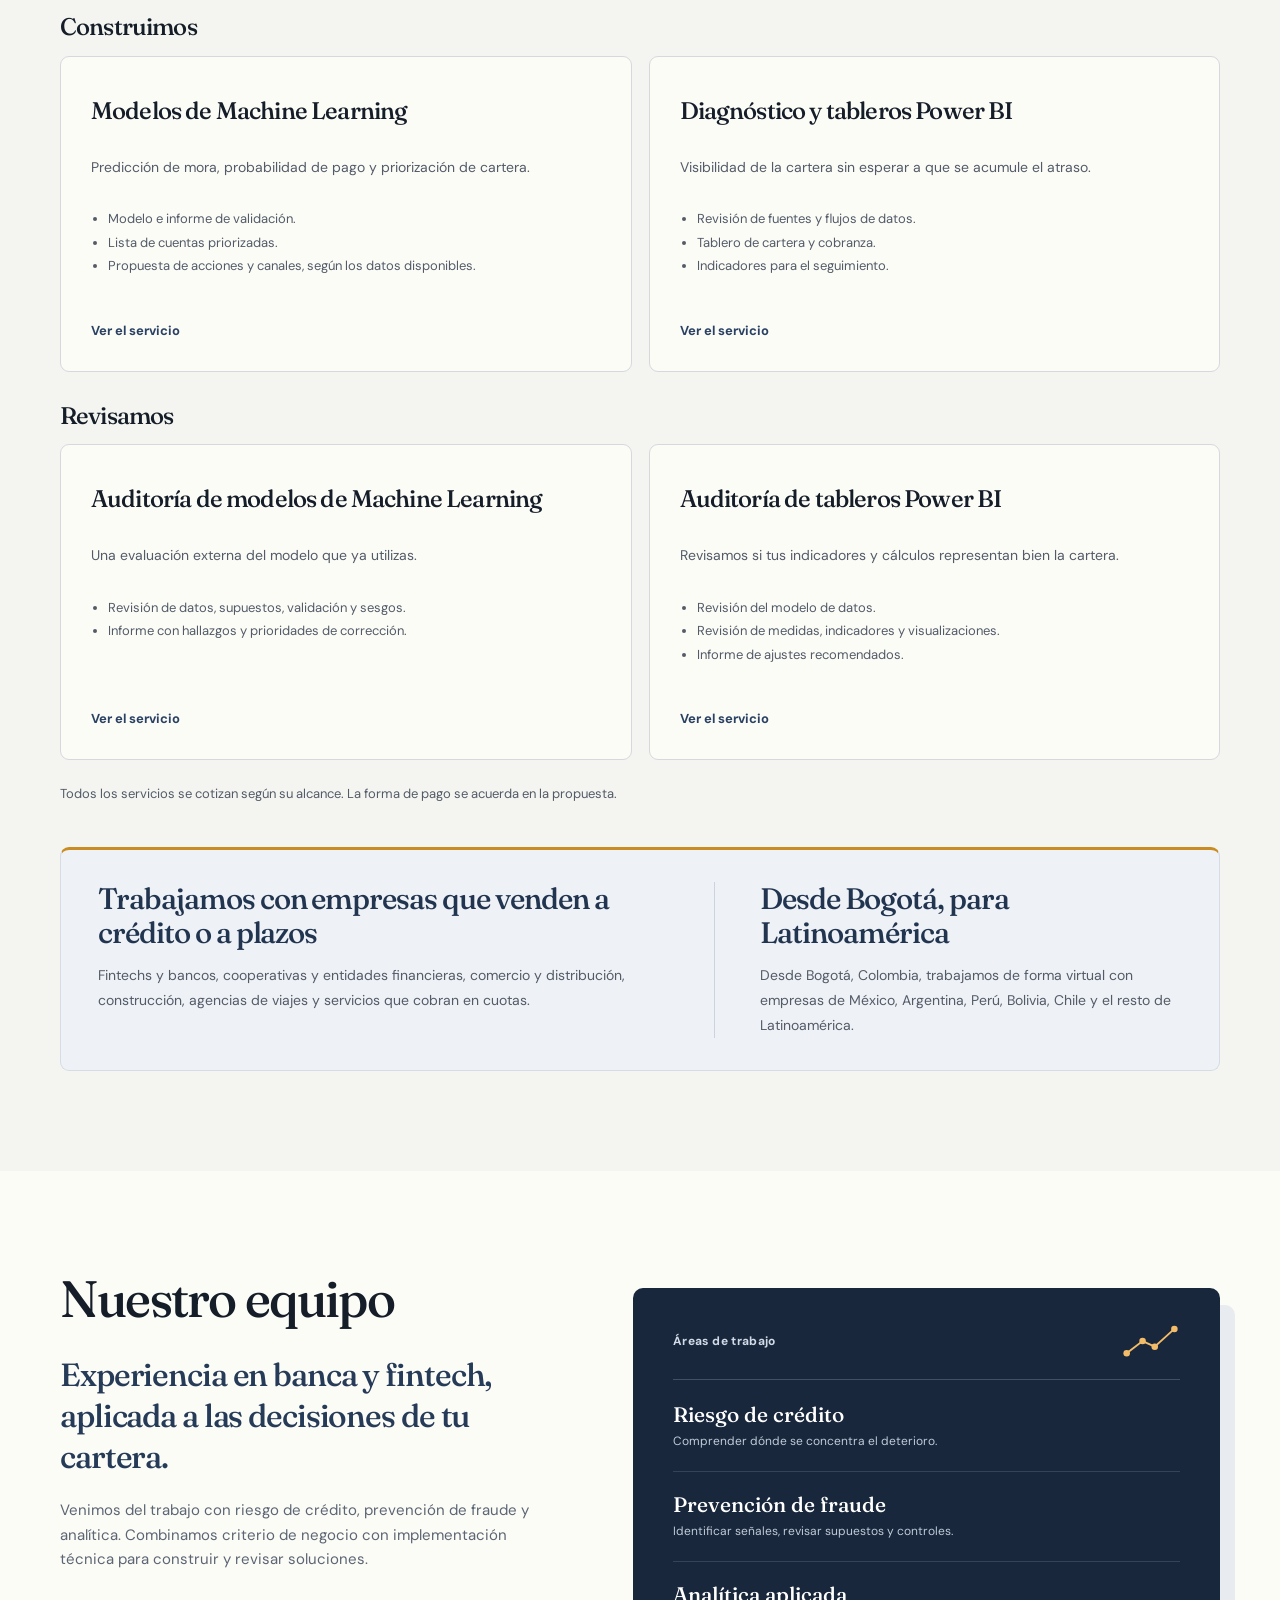
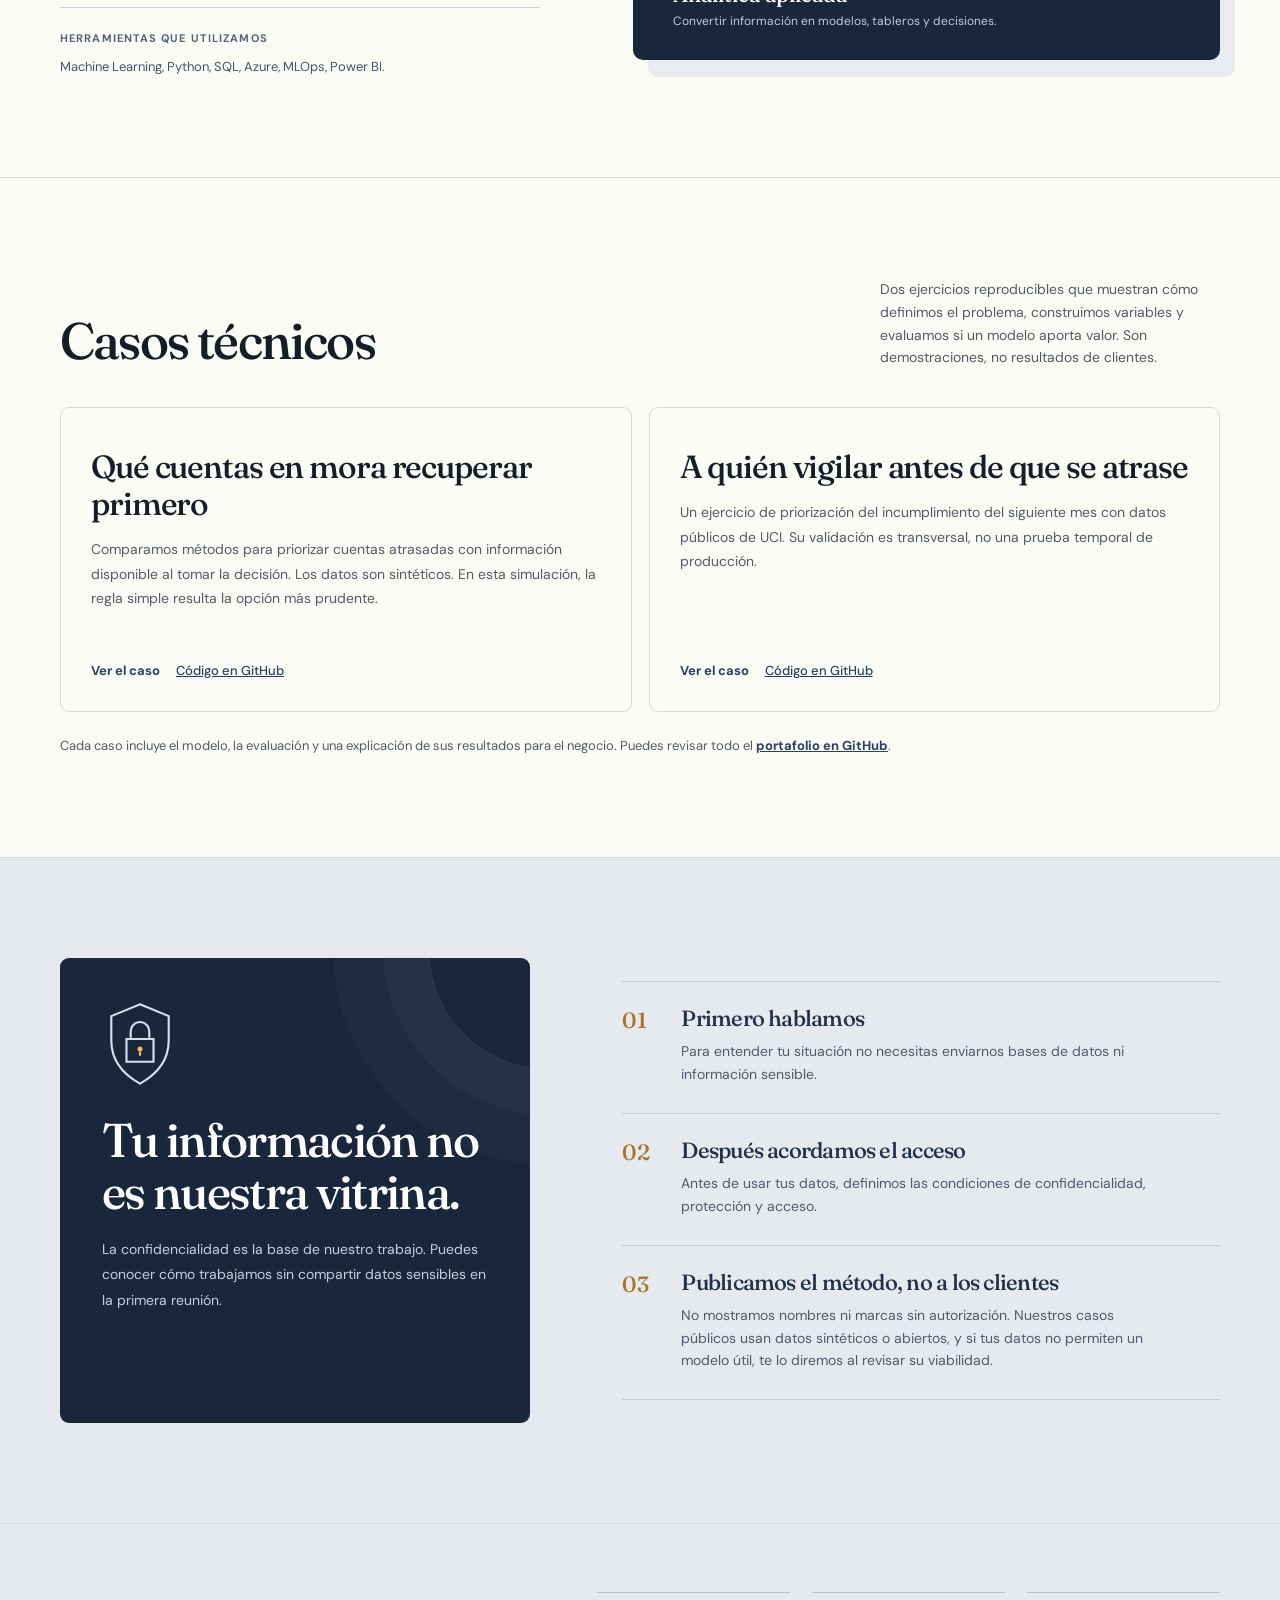
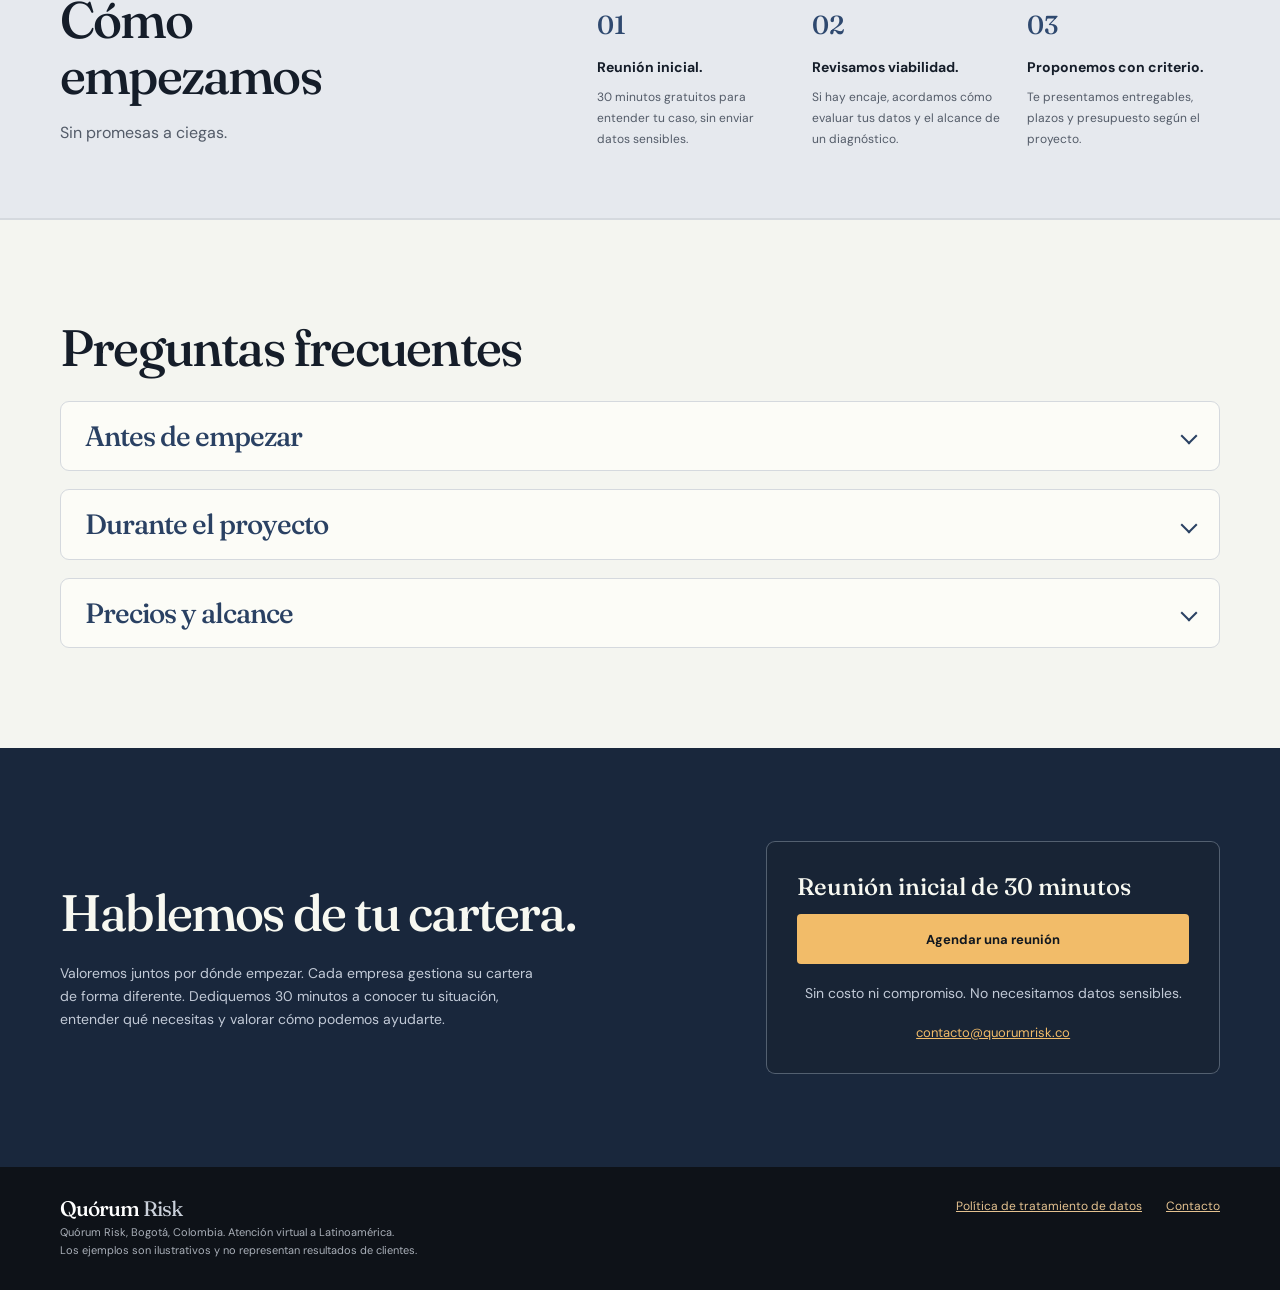
==== commit bcd635de: "Retirar precios públicos y actualizar navegación de servicios: index.html" ====
--- a/index.html
+++ b/index.html
@@ -138,8 +138,8 @@
       <svg viewBox="0 0 40 40" fill="none" aria-hidden="true"><circle cx="20" cy="20" r="18.4" stroke="#a9b4c4" opacity=".65"/><g stroke="#8e98a8"><path d="M20 8V20M31.4 16.3 20 20M27 30 20 20M13 30 20 20M8.6 16.3 20 20"/></g><g fill="#e2e6eb"><circle cx="20" cy="8" r="2.6"/><circle cx="31.4" cy="16.3" r="2.6"/><circle cx="27" cy="30" r="2.6"/><circle cx="13" cy="30" r="2.6"/><circle cx="8.6" cy="16.3" r="2.6"/></g><circle cx="20" cy="20" r="4.2" fill="#f2bc69"/></svg>
       <span class="logo-text">Quórum <span>Risk</span></span>
     </a>
-    <nav class="nav" aria-label="Navegación principal"><a href="#soluciones">Servicios y precios</a><a href="#casos">Casos</a><a href="#como-empezamos">Cómo empezamos</a></nav>
-    <details class="mobile-nav"><summary>Menú</summary><nav aria-label="Navegación móvil"><a href="#soluciones">Servicios y precios</a><a href="#casos">Casos técnicos</a><a href="#como-empezamos">Cómo empezamos</a><a href="https://cal.com/quorumrisk">Agendar una reunión</a></nav></details>
+    <nav class="nav" aria-label="Navegación principal"><a href="#soluciones">Servicios</a><a href="#casos">Casos</a><a href="#como-empezamos">Cómo empezamos</a></nav>
+    <details class="mobile-nav"><summary>Menú</summary><nav aria-label="Navegación móvil"><a href="#soluciones">Servicios</a><a href="#casos">Casos técnicos</a><a href="#como-empezamos">Cómo empezamos</a><a href="https://cal.com/quorumrisk">Agendar una reunión</a></nav></details>
     <div class="right"><a class="header-cta" href="https://cal.com/quorumrisk">Agendar una reunión</a></div>
   </div></header>
   <main>
@@ -171,13 +171,13 @@
       <li>No sabes cuánto de lo vencido vas a recuperar este trimestre.</li>
     </ul><p class="pain-closing">Si te pasa alguna, empecemos por tus datos de pago. Revisémoslos juntos y entendamos qué nos dicen.</p></div></section>
     <section class="section" id="soluciones" aria-labelledby="servicios-titulo"><div class="wrap">
-      <div class="section-intro"><div><h2 id="servicios-titulo">Servicios y precios</h2></div></div>
+      <div class="section-intro"><div><h2 id="servicios-titulo">Servicios</h2></div></div>
       <div class="service-groups"><div class="service-group"><h3>Construimos</h3><div class="service-cards">
-        <article class="card"><h3>Modelos de Machine Learning</h3><p>Predicción de mora, probabilidad de pago y priorización de cartera.</p><ul class="deliverables"><li>Modelo e informe de validación.</li><li>Lista de cuentas priorizadas.</li><li>Propuesta de acciones y canales, según los datos disponibles.</li></ul><p class="price">Desde USD 5.000</p><a href="/recuperacion-de-cartera-morosa/">Ver el servicio</a></article>
-        <article class="card"><h3>Diagnóstico y tableros Power BI</h3><p>Visibilidad de la cartera sin esperar a que se acumule el atraso.</p><ul class="deliverables"><li>Revisión de fuentes y flujos de datos.</li><li>Tablero de cartera y cobranza.</li><li>Indicadores para el seguimiento.</li></ul><p class="price">Desde USD 1.000</p><a href="/diagnostico-y-tablero-de-cartera/">Ver el servicio</a></article>
+        <article class="card"><h3>Modelos de Machine Learning</h3><p>Predicción de mora, probabilidad de pago y priorización de cartera.</p><ul class="deliverables"><li>Modelo e informe de validación.</li><li>Lista de cuentas priorizadas.</li><li>Propuesta de acciones y canales, según los datos disponibles.</li></ul><a href="/recuperacion-de-cartera-morosa/">Ver el servicio</a></article>
+        <article class="card"><h3>Diagnóstico y tableros Power BI</h3><p>Visibilidad de la cartera sin esperar a que se acumule el atraso.</p><ul class="deliverables"><li>Revisión de fuentes y flujos de datos.</li><li>Tablero de cartera y cobranza.</li><li>Indicadores para el seguimiento.</li></ul><a href="/diagnostico-y-tablero-de-cartera/">Ver el servicio</a></article>
       </div></div><div class="service-group"><h3>Revisamos</h3><div class="service-cards">
-        <article class="card"><h3>Auditoría de modelos de Machine Learning</h3><p>Una evaluación externa del modelo que ya utilizas.</p><ul class="deliverables"><li>Revisión de datos, supuestos, validación y sesgos.</li><li>Informe con hallazgos y prioridades de corrección.</li></ul><p class="price">Desde USD 4.000</p><a href="/auditoria-de-modelos/">Ver el servicio</a></article>
-        <article class="card"><h3>Auditoría de tableros Power BI</h3><p>Revisamos si tus indicadores y cálculos representan bien la cartera.</p><ul class="deliverables"><li>Revisión del modelo de datos.</li><li>Revisión de medidas, indicadores y visualizaciones.</li><li>Informe de ajustes recomendados.</li></ul><p class="price">Desde USD 800</p><a href="/auditoria-de-modelos/#power-bi">Ver el servicio</a></article>
+        <article class="card"><h3>Auditoría de modelos de Machine Learning</h3><p>Una evaluación externa del modelo que ya utilizas.</p><ul class="deliverables"><li>Revisión de datos, supuestos, validación y sesgos.</li><li>Informe con hallazgos y prioridades de corrección.</li></ul><a href="/auditoria-de-modelos/">Ver el servicio</a></article>
+        <article class="card"><h3>Auditoría de tableros Power BI</h3><p>Revisamos si tus indicadores y cálculos representan bien la cartera.</p><ul class="deliverables"><li>Revisión del modelo de datos.</li><li>Revisión de medidas, indicadores y visualizaciones.</li><li>Informe de ajustes recomendados.</li></ul><a href="/auditoria-de-modelos/#power-bi">Ver el servicio</a></article>
       </div></div></div>
       <p class="service-note">Todos los servicios se cotizan según su alcance. La forma de pago se acuerda en la propuesta.</p>
       <div class="service-audience" aria-label="Sectores y cobertura geográfica"><div><h3>Trabajamos con empresas que venden a crédito o a plazos</h3><p>Fintechs y bancos, cooperativas y entidades financieras, comercio y distribución, construcción, agencias de viajes y servicios que cobran en cuotas.</p></div><div><h3>Desde Bogotá, para Latinoamérica</h3><p>Desde Bogotá, Colombia, trabajamos de forma virtual con empresas de México, Argentina, Perú, Bolivia, Chile y el resto de Latinoamérica.</p></div></div>
@@ -215,7 +215,7 @@
         <div class="faq-item"><h4>¿Pueden revisar un modelo o tablero que ya tenemos?</h4><p>Sí. Auditamos modelos de Machine Learning y tableros de Power BI, tanto sus datos como sus cálculos y validación.</p></div>
       </div></details>
       <details class="faq-group"><summary><h3>Precios y alcance</h3></summary><div class="faq-items">
-        <div class="faq-item"><h4>¿Cuánto cuesta y cómo se paga?</h4><p>Los precios desde aparecen en <a href="#soluciones">Servicios y precios</a>. La forma de pago se acuerda en la propuesta.</p></div>
+        <div class="faq-item"><h4>¿Cuánto cuesta y cómo se paga?</h4><p>El precio depende del alcance de cada proyecto. La forma de pago se acuerda en la propuesta.</p></div>
         <div class="faq-item"><h4>¿Trabajan fuera de Colombia?</h4><p>Sí. Desde Bogotá trabajamos de forma virtual con empresas de México, Argentina, Perú, Bolivia, Chile y el resto de Latinoamérica.</p></div>
       </div></details>
     </div></section>
